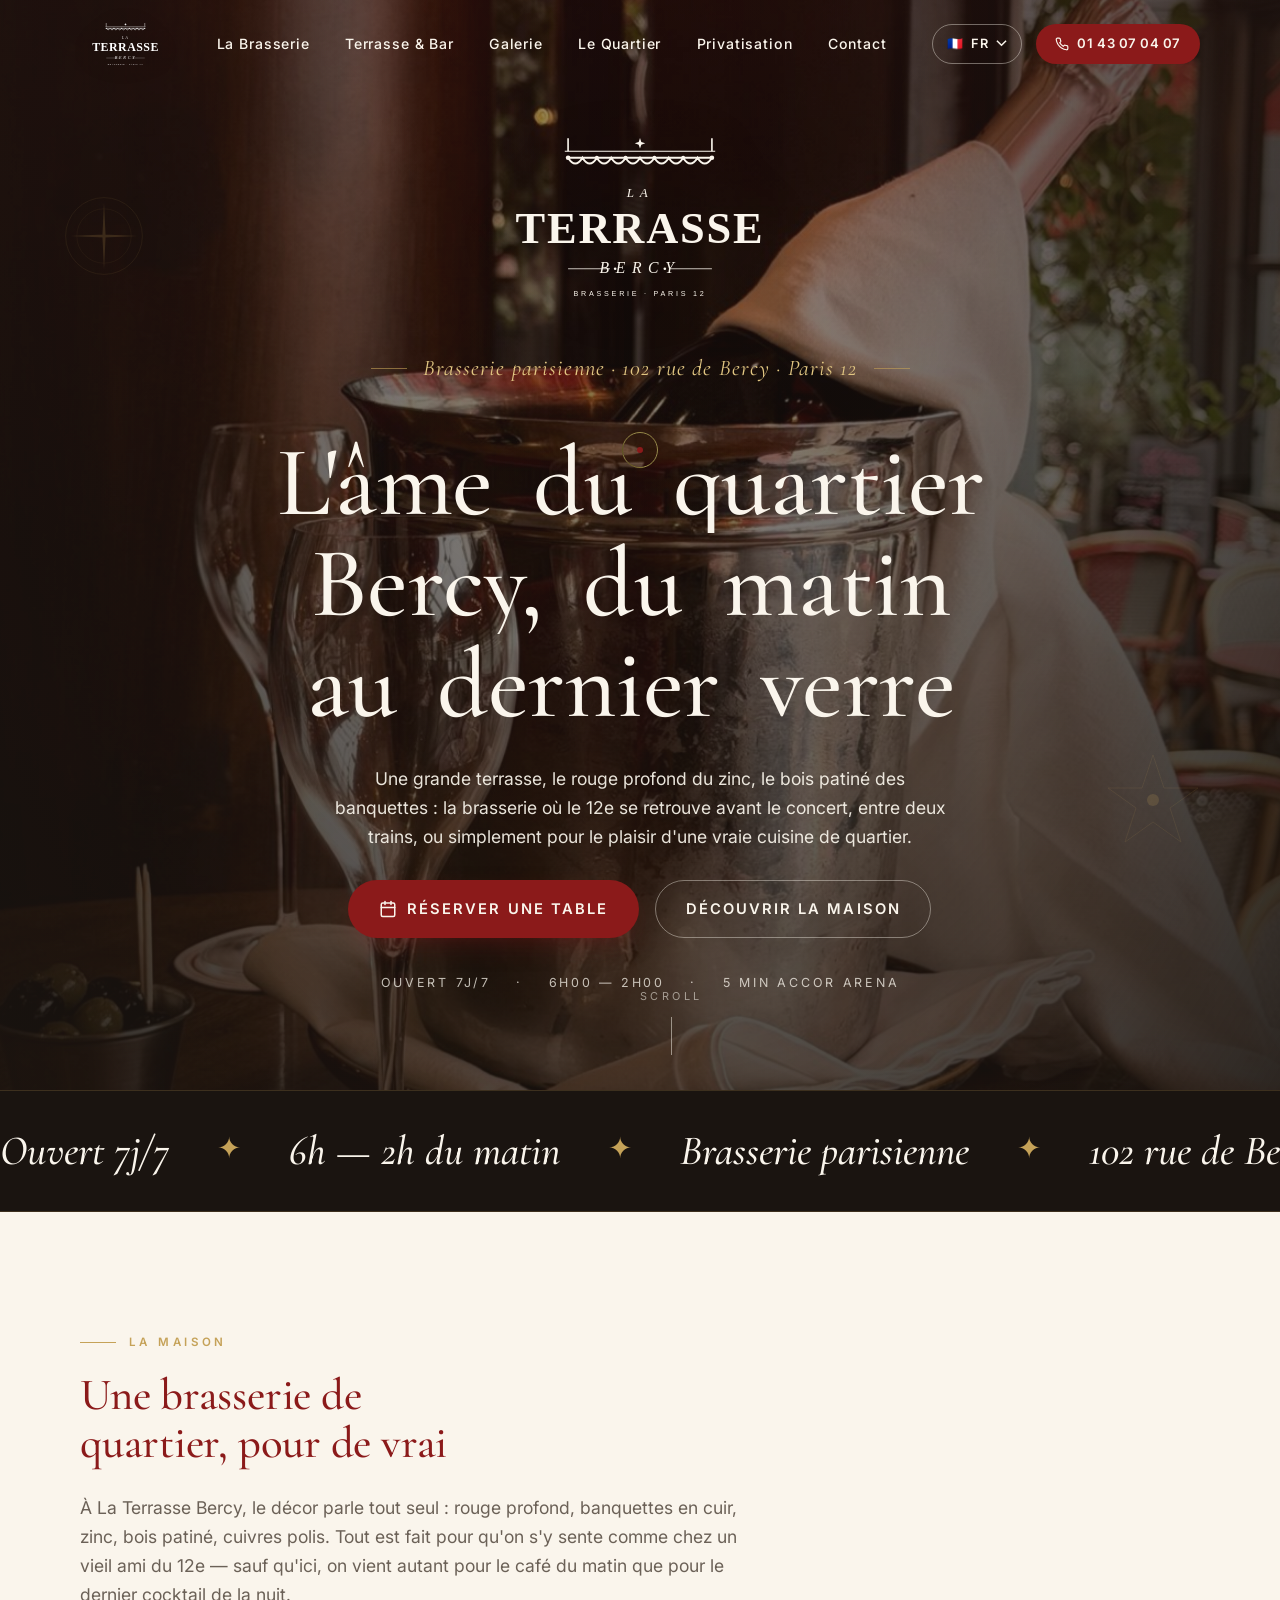
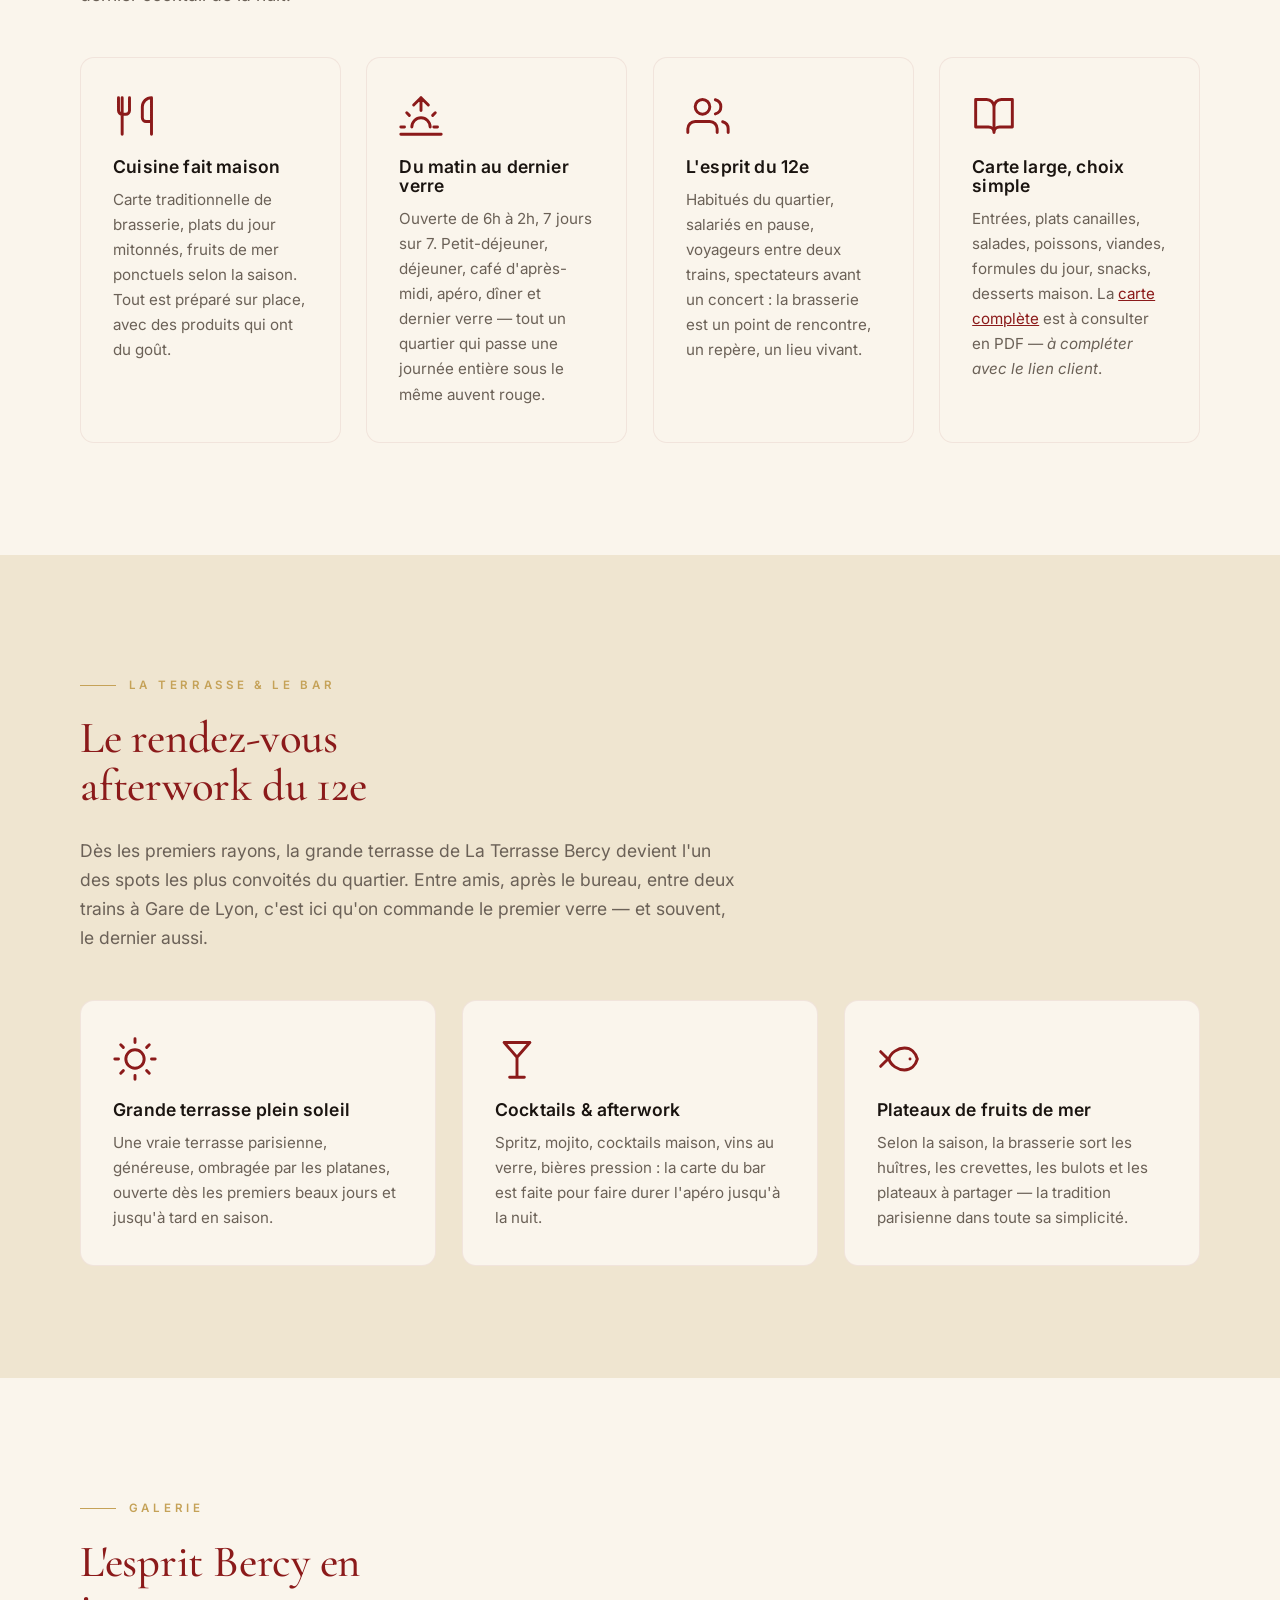
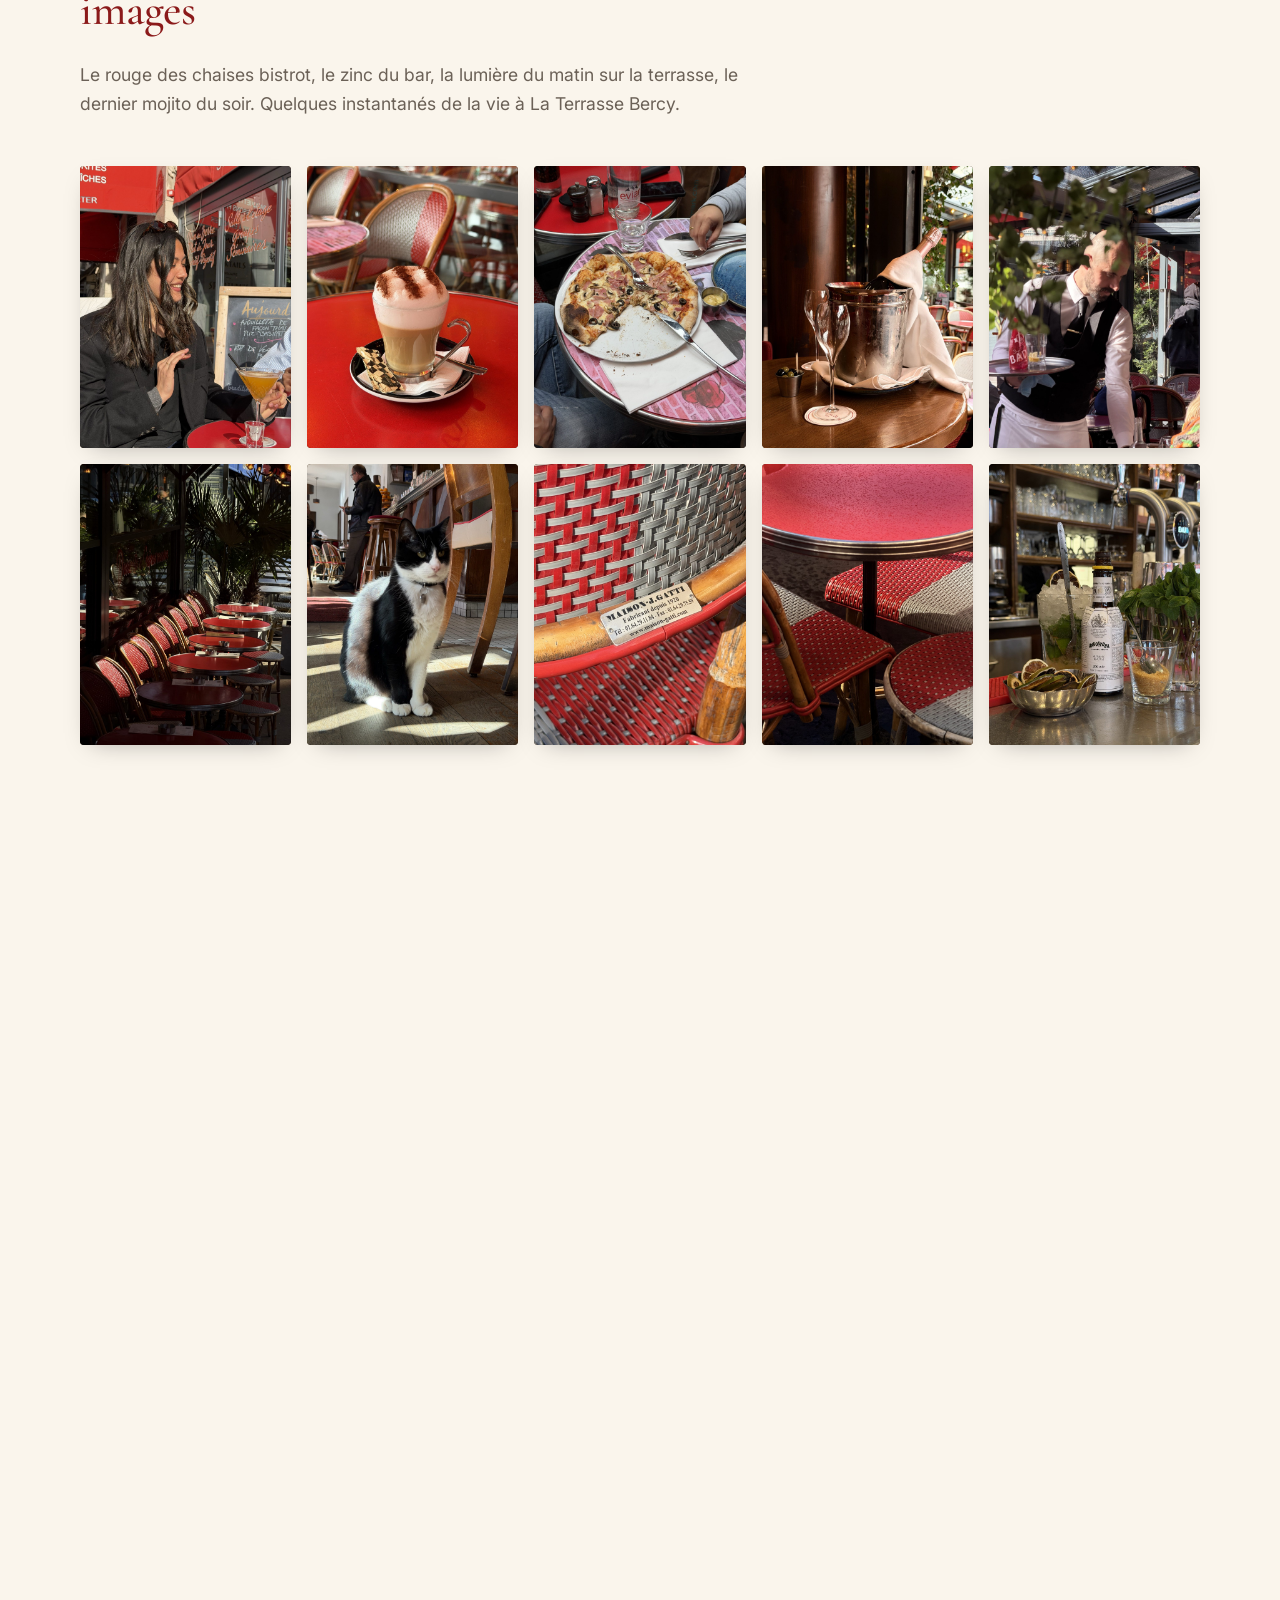
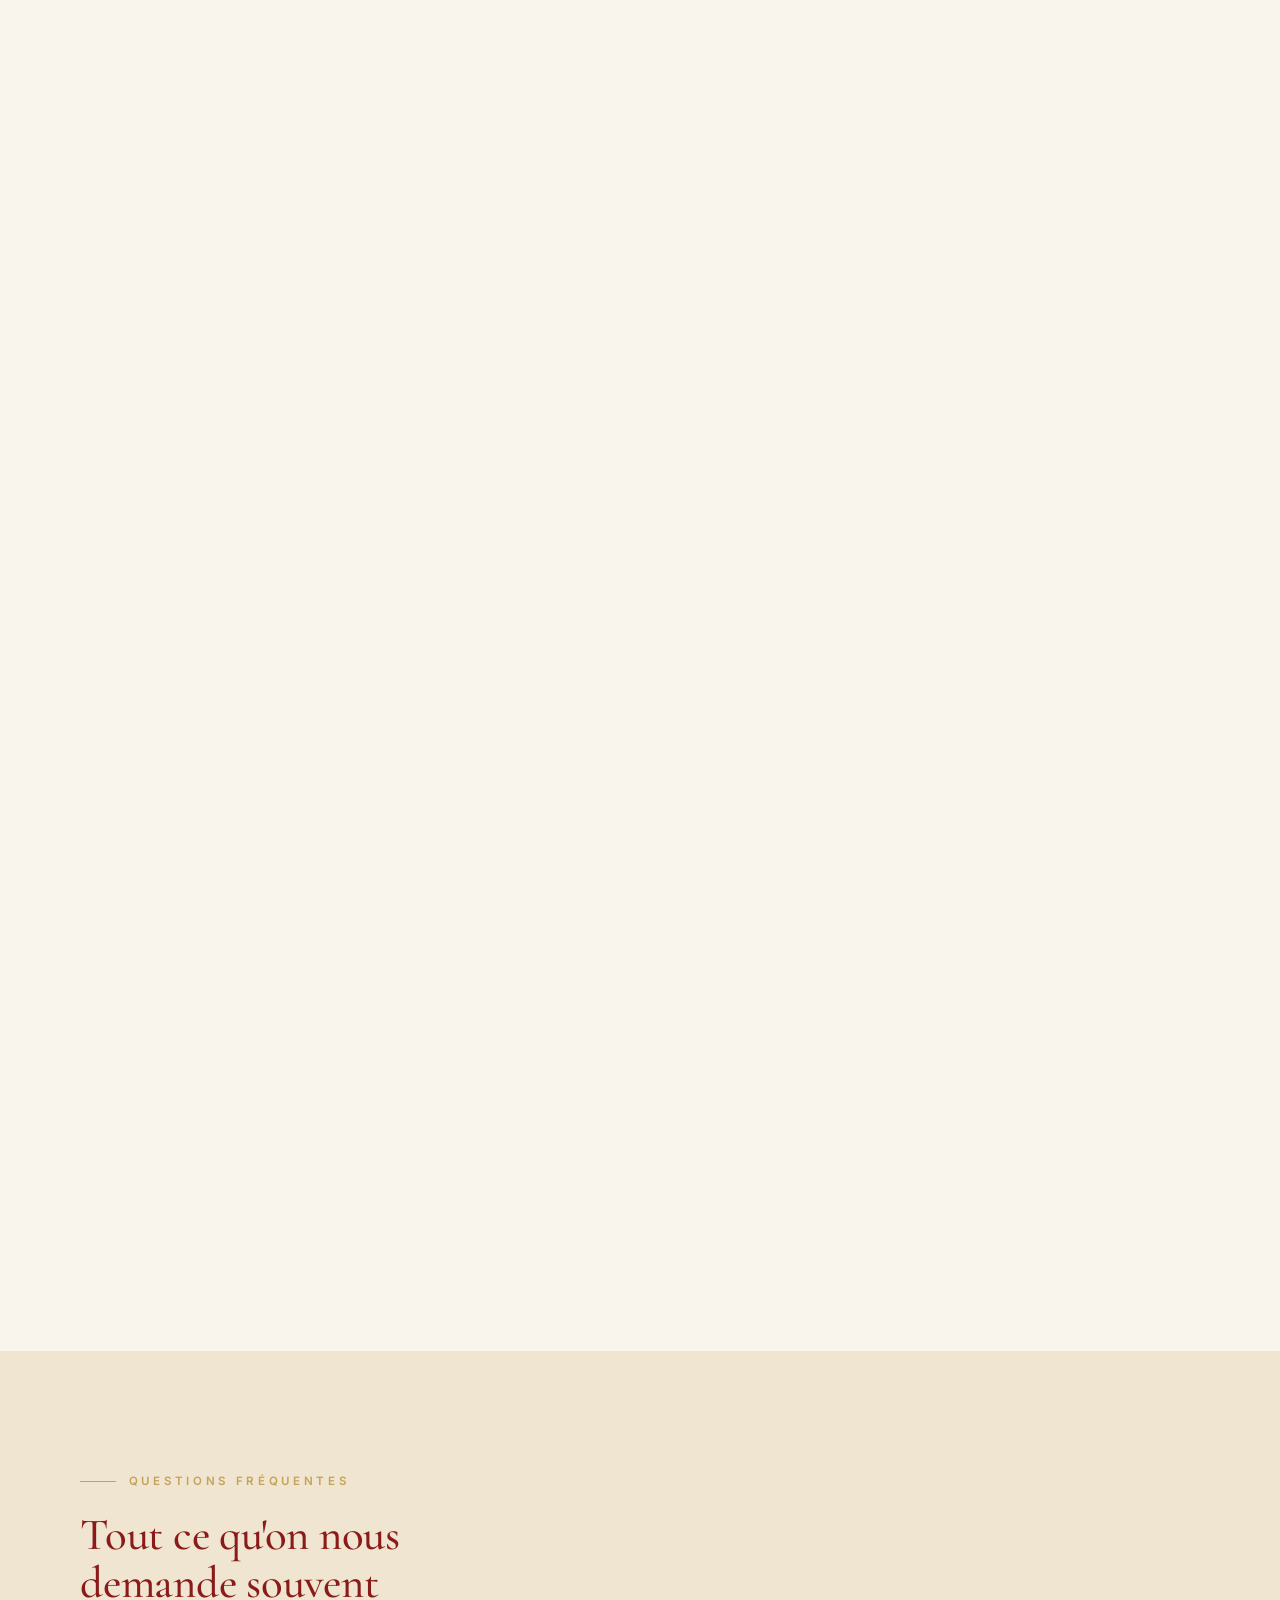
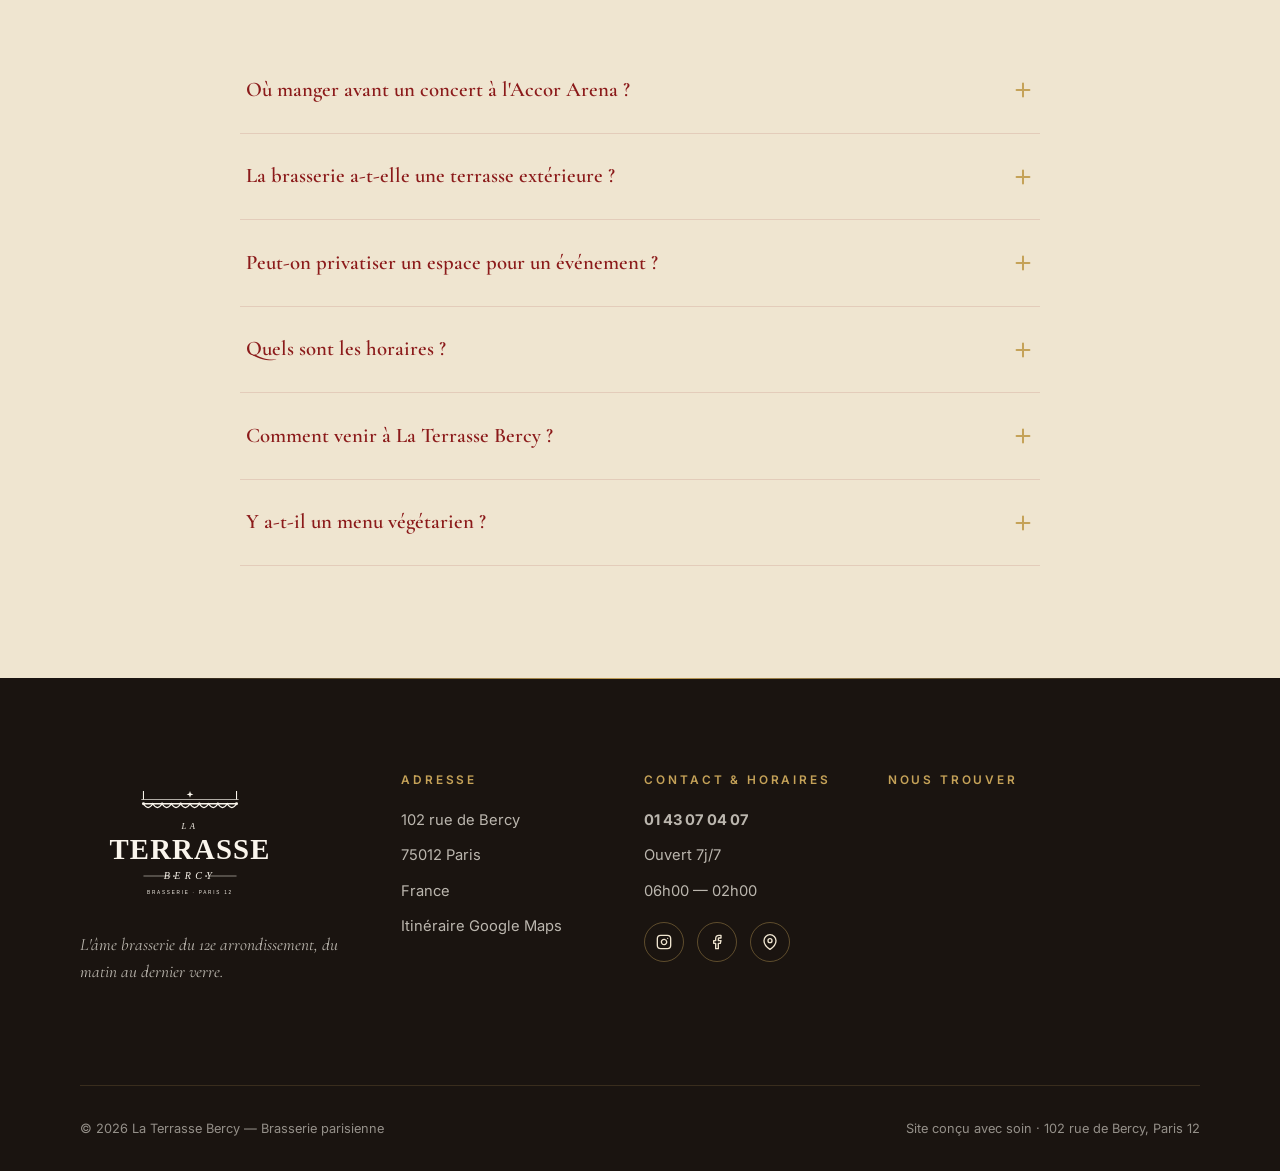
==== index.html @ 3258a9d5 "fix: centrage titre Arena + texte "à deux pas" en 8 langues Titre centré (max-width: none), nouveau " ====
<!DOCTYPE html>
<html lang="fr">
<head>
  <meta charset="UTF-8">
  <meta name="viewport" content="width=device-width, initial-scale=1.0">
  <meta name="theme-color" content="#8B1A1A">

  <title>La Terrasse Bercy — Brasserie parisienne près de l'Accor Arena | Paris 12</title>
  <meta name="description" content="Brasserie parisienne au cœur du 12e, à 5 minutes de l'Accor Arena, de la Cinémathèque et de la Gare de Lyon. Grande terrasse, cuisine fait maison, ouvert 7j/7 de 6h à 2h. Réservation au 01 43 07 04 07.">

  <link rel="canonical" href="https://www.terrassebercy.fr/">

  <!-- Hreflang -->
  <link rel="alternate" hreflang="fr-FR" href="https://www.terrassebercy.fr/">
  <link rel="alternate" hreflang="en" href="https://www.terrassebercy.fr/en/">
  <link rel="alternate" hreflang="es" href="https://www.terrassebercy.fr/es/">
  <link rel="alternate" hreflang="pt" href="https://www.terrassebercy.fr/pt/">
  <link rel="alternate" hreflang="zh-Hans" href="https://www.terrassebercy.fr/zh/">
  <link rel="alternate" hreflang="it" href="https://www.terrassebercy.fr/it/">
  <link rel="alternate" hreflang="ko" href="https://www.terrassebercy.fr/ko/">
  <link rel="alternate" hreflang="ja" href="https://www.terrassebercy.fr/ja/">
  <link rel="alternate" hreflang="x-default" href="https://www.terrassebercy.fr/">

  <!-- Favicon SVG -->
  <link rel="icon" type="image/svg+xml" href="assets/favicon.svg">

  <!-- Open Graph -->
  <meta property="og:type" content="restaurant.restaurant">
  <meta property="og:locale" content="fr_FR">
  <meta property="og:locale:alternate" content="en_US">
  <meta property="og:locale:alternate" content="es_ES">
  <meta property="og:locale:alternate" content="pt_PT">
  <meta property="og:locale:alternate" content="zh_CN">
  <meta property="og:locale:alternate" content="it_IT">
  <meta property="og:locale:alternate" content="ko_KR">
  <meta property="og:locale:alternate" content="ja_JP">
  <meta property="og:title" content="La Terrasse Bercy — Brasserie parisienne près de l'Accor Arena">
  <meta property="og:description" content="Le rendez-vous brasserie du 12e arrondissement. Grande terrasse, cuisine fait maison, ouvert 7j/7 de 6h à 2h. À 5 minutes à pied de l'Accor Arena.">
  <meta property="og:url" content="https://www.terrassebercy.fr/">
  <meta property="og:site_name" content="La Terrasse Bercy">
  <meta property="og:image" content="https://www.terrassebercy.fr/assets/logo.svg">

  <!-- Twitter -->
  <meta name="twitter:card" content="summary_large_image">
  <meta name="twitter:title" content="La Terrasse Bercy — Brasserie parisienne Paris 12">
  <meta name="twitter:description" content="Grande terrasse, cuisine fait maison, ouvert 7j/7 6h–2h. À 5 min de l'Accor Arena, de la Cinémathèque et de la Gare de Lyon.">
  <meta name="twitter:image" content="https://www.terrassebercy.fr/assets/logo.svg">

  <!-- Police Google Fonts -->
  <link rel="preconnect" href="https://fonts.googleapis.com">
  <link rel="preconnect" href="https://fonts.gstatic.com" crossorigin>
  <link href="https://fonts.googleapis.com/css2?family=Cormorant+Garamond:ital,wght@0,500;0,600;0,700;1,400;1,500&family=Inter:wght@400;500;600&display=swap" rel="stylesheet">

  <link rel="stylesheet" href="style.css">

  <!-- Schema.org : LocalBusiness + Restaurant -->
  <script type="application/ld+json">
  {
    "@context": "https://schema.org",
    "@type": "Restaurant",
    "@id": "https://www.terrassebercy.fr/#restaurant",
    "name": "La Terrasse Bercy",
    "image": "https://www.terrassebercy.fr/assets/logo.svg",
    "url": "https://www.terrassebercy.fr/",
    "telephone": "+33143070407",
    "priceRange": "€€",
    "servesCuisine": ["Française", "Brasserie", "Cuisine traditionnelle parisienne"],
    "address": {
      "@type": "PostalAddress",
      "streetAddress": "102 Rue de Bercy",
      "addressLocality": "Paris",
      "postalCode": "75012",
      "addressCountry": "FR"
    },
    "geo": {
      "@type": "GeoCoordinates",
      "latitude": 48.8388077,
      "longitude": 2.381513
    },
    "openingHoursSpecification": [{
      "@type": "OpeningHoursSpecification",
      "dayOfWeek": ["Monday","Tuesday","Wednesday","Thursday","Friday","Saturday","Sunday"],
      "opens": "06:00",
      "closes": "02:00"
    }],
    "hasMap": "https://www.google.com/maps/place/Terrasse+Bercy/@48.8388077,2.381513",
    "acceptsReservations": "True",
    "amenityFeature": [
      {"@type":"LocationFeatureSpecification","name":"Terrasse","value":true},
      {"@type":"LocationFeatureSpecification","name":"Bar à cocktails","value":true},
      {"@type":"LocationFeatureSpecification","name":"Privatisation","value":true},
      {"@type":"LocationFeatureSpecification","name":"Cuisine fait maison","value":true}
    ],
    "areaServed": ["Paris 12e", "Bercy", "Bercy Village", "Quartier Accor Arena", "Gare de Lyon"]
  }
  </script>

  <!-- Schema.org : FAQPage -->
  <script type="application/ld+json">
  {
    "@context": "https://schema.org",
    "@type": "FAQPage",
    "mainEntity": [
      {
        "@type": "Question",
        "name": "Où manger avant un concert à l'Accor Arena ?",
        "acceptedAnswer": {
          "@type": "Answer",
          "text": "La Terrasse Bercy se trouvent à 5 minutes à pied de l'Accor Arena, au 102 rue de Bercy. La brasserie est ouverte de 6h à 2h, 7 jours sur 7, ce qui en fait l'adresse idéale avant ou après un concert ou un spectacle."
        }
      },
      {
        "@type": "Question",
        "name": "La Terrasse Bercy ont-elles une terrasse extérieure ?",
        "acceptedAnswer": {
          "@type": "Answer",
          "text": "Oui, La Terrasse Bercy disposent d'une grande terrasse parisienne, ouverte dès les beaux jours, idéale pour un déjeuner au soleil, un afterwork entre amis ou un dîner en plein air dans le 12e arrondissement."
        }
      },
      {
        "@type": "Question",
        "name": "Peut-on privatiser un espace pour un événement ?",
        "acceptedAnswer": {
          "@type": "Answer",
          "text": "Oui, plusieurs espaces sont privatisables à La Terrasse Bercy pour des anniversaires, repas d'entreprise, cocktails ou afterworks. Pour connaître les capacités et la disponibilité, contactez la brasserie au 01 43 07 04 07."
        }
      },
      {
        "@type": "Question",
        "name": "Quels sont les horaires de la brasserie ?",
        "acceptedAnswer": {
          "@type": "Answer",
          "text": "La brasserie est ouverte 7 jours sur 7, de 6h00 à 2h00 du matin, du petit-déjeuner au dernier verre."
        }
      },
      {
        "@type": "Question",
        "name": "Comment accéder à La Terrasse Bercy en transports ?",
        "acceptedAnswer": {
          "@type": "Answer",
          "text": "L'adresse se situe au 102 rue de Bercy, Paris 12e. Les stations Bercy (lignes 6 et 14) et Gare de Lyon (lignes 1, 14, RER A et D) sont à quelques minutes à pied. La gare de Lyon et la gare de Bercy sont également très proches."
        }
      }
    ]
  }
  </script>
</head>
<body>

  <!-- ============== NAVIGATION ============== -->
  <header class="nav" role="banner">
    <div class="nav-inner">
      <a href="#hero" class="nav-logo" aria-label="La Terrasse Bercy — accueil">
        <img src="assets/logo.svg" alt="La Terrasse Bercy">
      </a>

      <nav class="nav-links" id="nav-menu" aria-label="Menu principal">
        <a href="#brasserie">La Brasserie</a>
        <a href="#terrasse">Terrasse &amp; Bar</a>
        <a href="#galerie">Galerie</a>
        <a href="#quartier">Le Quartier</a>
        <a href="#privatisation">Privatisation</a>
        <a href="#contact">Contact</a>
      </nav>

      <div class="nav-actions">
        <div class="lang-switcher">
          <button class="lang-toggle" aria-haspopup="true" aria-expanded="false" aria-label="Changer de langue">
            <span class="flag">🇫🇷</span> FR
            <svg viewBox="0 0 12 8" fill="none" stroke="currentColor" stroke-width="1.6"><path d="M1 1l5 5 5-5"/></svg>
          </button>
          <ul class="lang-menu" role="menu">
            <li><a href="/" class="current" role="menuitem"><span class="flag">🇫🇷</span> Français</a></li>
            <li><a href="/en/" role="menuitem"><span class="flag">🇬🇧</span> English</a></li>
            <li><a href="/es/" role="menuitem"><span class="flag">🇪🇸</span> Español</a></li>
            <li><a href="/pt/" role="menuitem"><span class="flag">🇵🇹</span> Português</a></li>
            <li><a href="/zh/" role="menuitem"><span class="flag">🇨🇳</span> 中文</a></li>
            <li><a href="/it/" role="menuitem"><span class="flag">🇮🇹</span> Italiano</a></li>
            <li><a href="/ko/" role="menuitem"><span class="flag">🇰🇷</span> 한국어</a></li>
            <li><a href="/ja/" role="menuitem"><span class="flag">🇯🇵</span> 日本語</a></li>
          </ul>
        </div>

        <a href="tel:+33143070407" class="nav-phone" aria-label="Appeler la brasserie">
          <svg viewBox="0 0 24 24" fill="none" stroke="currentColor" stroke-width="2" stroke-linecap="round" stroke-linejoin="round"><path d="M22 16.92v3a2 2 0 01-2.18 2 19.79 19.79 0 01-8.63-3.07 19.5 19.5 0 01-6-6 19.79 19.79 0 01-3.07-8.67A2 2 0 014.11 2h3a2 2 0 012 1.72 12.84 12.84 0 00.7 2.81 2 2 0 01-.45 2.11L8.09 9.91a16 16 0 006 6l1.27-1.27a2 2 0 012.11-.45 12.84 12.84 0 002.81.7A2 2 0 0122 16.92z"/></svg>
          01 43 07 04 07
        </a>

        <button class="nav-burger" aria-label="Menu" aria-expanded="false" aria-controls="nav-menu">
          <span></span><span></span><span></span>
        </button>
      </div>
    </div>
  </header>

  <!-- ============== HERO ============== -->
  <section id="hero" class="hero" aria-label="Bienvenue à La Terrasse Bercy">
    <div class="hero-bg" aria-hidden="true"></div>
    <svg class="hero-ornament left" viewBox="0 0 100 100" aria-hidden="true">
      <circle cx="50" cy="50" r="48" fill="none" stroke="#C5A258" stroke-width="0.6"/>
      <circle cx="50" cy="50" r="34" fill="none" stroke="#C5A258" stroke-width="0.4"/>
      <path d="M50 8 L52 50 L50 92 L48 50 Z M8 50 L50 48 L92 50 L50 52 Z" fill="#C5A258"/>
    </svg>
    <svg class="hero-ornament right" viewBox="0 0 100 100" aria-hidden="true">
      <polygon points="50,5 61,38 95,38 67,58 78,92 50,72 22,92 33,58 5,38 39,38" fill="none" stroke="#C5A258" stroke-width="0.6"/>
      <circle cx="50" cy="50" r="6" fill="#C5A258"/>
    </svg>
    <div class="hero-inner">
      <img src="assets/logo-white.svg" alt="Logo La Terrasse Bercy" class="hero-logo">
      <p class="hero-tagline">Brasserie parisienne · 102 rue de Bercy · Paris 12</p>
      <h1>L'âme du quartier Bercy, du matin au dernier verre</h1>
      <p class="lead">Une grande terrasse, le rouge profond du zinc, le bois patiné des banquettes : la brasserie où le 12e se retrouve avant le concert, entre deux trains, ou simplement pour le plaisir d'une vraie cuisine de quartier.</p>
      <div class="hero-cta">
        <button class="btn btn-primary" data-zenchef="https://bookings.zenchef.com/terrasse-bercy">
          <svg viewBox="0 0 24 24" fill="none" stroke="currentColor" stroke-width="2" stroke-linecap="round" stroke-linejoin="round"><rect x="3" y="4" width="18" height="18" rx="2" ry="2"/><line x1="16" y1="2" x2="16" y2="6"/><line x1="8" y1="2" x2="8" y2="6"/><line x1="3" y1="10" x2="21" y2="10"/></svg>
          Réserver une table
        </button>
        <a href="#brasserie" class="btn btn-outline">Découvrir la maison</a>
      </div>
      <div class="hero-meta">
        <span>Ouvert 7j/7</span>
        <span>·</span>
        <span>6h00 — 2h00</span>
        <span>·</span>
        <span>5 min Accor Arena</span>
      </div>
    </div>
    <div class="hero-scroll" aria-hidden="true">Scroll</div>
  </section>

  <!-- ============== MARQUEE ============== -->
  <section class="marquee" aria-hidden="true">
    <div class="marquee-track">
      <span class="marquee-item">Ouvert 7j/7</span>
      <span class="marquee-item">6h — 2h du matin</span>
      <span class="marquee-item">Brasserie parisienne</span>
      <span class="marquee-item">102 rue de Bercy</span>
      <span class="marquee-item">5 min Accor Arena</span>
      <span class="marquee-item">Terrasse plein soleil</span>
      <span class="marquee-item">Cocktails &amp; cuisine maison</span>
      <span class="marquee-item">Ouvert 7j/7</span>
      <span class="marquee-item">6h — 2h du matin</span>
      <span class="marquee-item">Brasserie parisienne</span>
      <span class="marquee-item">102 rue de Bercy</span>
      <span class="marquee-item">5 min Accor Arena</span>
      <span class="marquee-item">Terrasse plein soleil</span>
      <span class="marquee-item">Cocktails &amp; cuisine maison</span>
    </div>
  </section>

  <!-- ============== LA BRASSERIE ============== -->
  <section id="brasserie" class="reveal">
    <div class="container">
      <span class="section-eyebrow">La Maison</span>
      <h2 class="section-title">Une brasserie de quartier, pour de vrai</h2>
      <p class="section-intro">À La Terrasse Bercy, le décor parle tout seul : rouge profond, banquettes en cuir, zinc, bois patiné, cuivres polis. Tout est fait pour qu'on s'y sente comme chez un vieil ami du 12e — sauf qu'ici, on vient autant pour le café du matin que pour le dernier cocktail de la nuit.</p>

      <div class="feature-grid">
        <div class="feature-card">
          <svg class="icon" viewBox="0 0 24 24" fill="none" stroke="currentColor" stroke-width="1.6" stroke-linecap="round" stroke-linejoin="round"><path d="M3 2v7c0 1.1.9 2 2 2h2c1.1 0 2-.9 2-2V2M5 2v20M21 15V2a5 5 0 00-5 5v6c0 1.1.9 2 2 2h3zm0 0v7"/></svg>
          <h3>Cuisine fait maison</h3>
          <p>Carte traditionnelle de brasserie, plats du jour mitonnés, fruits de mer ponctuels selon la saison. Tout est préparé sur place, avec des produits qui ont du goût.</p>
        </div>
        <div class="feature-card">
          <svg class="icon" viewBox="0 0 24 24" fill="none" stroke="currentColor" stroke-width="1.6" stroke-linecap="round" stroke-linejoin="round"><path d="M17 18a5 5 0 00-10 0M12 2v7M4.22 10.22l1.42 1.42M1 18h2M21 18h-2M18.36 11.64l1.42-1.42M23 22H1M8 6l4-4 4 4"/></svg>
          <h3>Du matin au dernier verre</h3>
          <p>Ouverte de 6h à 2h, 7 jours sur 7. Petit-déjeuner, déjeuner, café d'après-midi, apéro, dîner et dernier verre — tout un quartier qui passe une journée entière sous le même auvent rouge.</p>
        </div>
        <div class="feature-card">
          <svg class="icon" viewBox="0 0 24 24" fill="none" stroke="currentColor" stroke-width="1.6" stroke-linecap="round" stroke-linejoin="round"><circle cx="9" cy="7" r="4"/><path d="M17 21v-2a4 4 0 00-4-4H5a4 4 0 00-4 4v2M23 21v-2a4 4 0 00-3-3.87M16 3.13a4 4 0 010 7.75"/></svg>
          <h3>L'esprit du 12e</h3>
          <p>Habitués du quartier, salariés en pause, voyageurs entre deux trains, spectateurs avant un concert : la brasserie est un point de rencontre, un repère, un lieu vivant.</p>
        </div>
        <div class="feature-card">
          <svg class="icon" viewBox="0 0 24 24" fill="none" stroke="currentColor" stroke-width="1.6" stroke-linecap="round" stroke-linejoin="round"><path d="M2 3h6a4 4 0 014 4v14a3 3 0 00-3-3H2zM22 3h-6a4 4 0 00-4 4v14a3 3 0 013-3h7z"/></svg>
          <h3>Carte large, choix simple</h3>
          <p>Entrées, plats canailles, salades, poissons, viandes, formules du jour, snacks, desserts maison. La <a href="#" style="color:var(--rouge);text-decoration:underline;">carte complète</a> est à consulter en PDF — <em>à compléter avec le lien client</em>.</p>
        </div>
      </div>
    </div>
  </section>

  <!-- ============== TERRASSE & BAR ============== -->
  <section id="terrasse" class="alt reveal">
    <div class="container">
      <span class="section-eyebrow">La Terrasse &amp; le Bar</span>
      <h2 class="section-title">Le rendez-vous afterwork du 12e</h2>
      <p class="section-intro">Dès les premiers rayons, la grande terrasse de La Terrasse Bercy devient l'un des spots les plus convoités du quartier. Entre amis, après le bureau, entre deux trains à Gare de Lyon, c'est ici qu'on commande le premier verre — et souvent, le dernier aussi.</p>

      <div class="feature-grid">
        <div class="feature-card">
          <svg class="icon" viewBox="0 0 24 24" fill="none" stroke="currentColor" stroke-width="1.6" stroke-linecap="round" stroke-linejoin="round"><circle cx="12" cy="12" r="5"/><path d="M12 1v2M12 21v2M4.22 4.22l1.42 1.42M18.36 18.36l1.42 1.42M1 12h2M21 12h2M4.22 19.78l1.42-1.42M18.36 5.64l1.42-1.42"/></svg>
          <h3>Grande terrasse plein soleil</h3>
          <p>Une vraie terrasse parisienne, généreuse, ombragée par les platanes, ouverte dès les premiers beaux jours et jusqu'à tard en saison.</p>
        </div>
        <div class="feature-card">
          <svg class="icon" viewBox="0 0 24 24" fill="none" stroke="currentColor" stroke-width="1.6" stroke-linecap="round" stroke-linejoin="round"><path d="M8 22h8M12 11v11M5 3l7 8 7-8M5 3h14"/></svg>
          <h3>Cocktails &amp; afterwork</h3>
          <p>Spritz, mojito, cocktails maison, vins au verre, bières pression : la carte du bar est faite pour faire durer l'apéro jusqu'à la nuit.</p>
        </div>
        <div class="feature-card">
          <svg class="icon" viewBox="0 0 24 24" fill="none" stroke="currentColor" stroke-width="1.6" stroke-linecap="round" stroke-linejoin="round"><path d="M6.5 12c.94-3.46 4.94-6 8.5-6 3.56 0 6.06 2.54 7 6-.94 3.47-3.44 6-7 6s-7.56-2.53-8.5-6zM18 12h.01M2 8l4 4-4 4"/></svg>
          <h3>Plateaux de fruits de mer</h3>
          <p>Selon la saison, la brasserie sort les huîtres, les crevettes, les bulots et les plateaux à partager — la tradition parisienne dans toute sa simplicité.</p>
        </div>
      </div>
    </div>
  </section>

  <!-- ============== GALERIE ============== -->
  <section id="galerie" class="reveal">
    <div class="container">
      <span class="section-eyebrow">Galerie</span>
      <h2 class="section-title">L'esprit Bercy en images</h2>
      <p class="section-intro">Le rouge des chaises bistrot, le zinc du bar, la lumière du matin sur la terrasse, le dernier mojito du soir. Quelques instantanés de la vie à La Terrasse Bercy.</p>

      <div class="gallery-grid">
        <figure class="gallery-item"><img src="/assets/gallery/IMG_2465.jpg" alt="Apéro en terrasse à La Terrasse Bercy" loading="lazy"><figcaption class="gallery-caption">Apéro en terrasse</figcaption></figure>
        <figure class="gallery-item"><img src="/assets/gallery/IMG_5805.jpg" alt="Cappuccino du matin sur table bistrot rouge" loading="lazy"><figcaption class="gallery-caption">Cappuccino du matin</figcaption></figure>
        <figure class="gallery-item"><img src="/assets/gallery/IMG_5879.jpg" alt="Pizza royale partagée en terrasse" loading="lazy"><figcaption class="gallery-caption">Pizza royale</figcaption></figure>
        <figure class="gallery-item"><img src="/assets/gallery/IMG_5910.jpg" alt="Champagne au seau pour une privatisation" loading="lazy"><figcaption class="gallery-caption">Champagne en seau</figcaption></figure>
        <figure class="gallery-item"><img src="/assets/gallery/IMG_7507.jpg" alt="Service en salle, plateau à la française" loading="lazy"><figcaption class="gallery-caption">Le service</figcaption></figure>
        <figure class="gallery-item"><img src="/assets/gallery/IMG_7525.jpg" alt="Rangée de chaises bistrot rouge et blanc en terrasse" loading="lazy"><figcaption class="gallery-caption">La terrasse</figcaption></figure>
        <figure class="gallery-item"><img src="/assets/gallery/IMG_7527.jpg" alt="Le chat de la maison à La Terrasse Bercy" loading="lazy"><figcaption class="gallery-caption">Le chat de la maison</figcaption></figure>
        <figure class="gallery-item"><img src="/assets/gallery/IMG_7549.jpg" alt="Détail d'une chaise rotin Maison J. Gatti" loading="lazy"><figcaption class="gallery-caption">Chaises Maison Gatti</figcaption></figure>
        <figure class="gallery-item"><img src="/assets/gallery/IMG_7551.jpg" alt="Tables et chaises bistrot rouges en terrasse" loading="lazy"><figcaption class="gallery-caption">Tables bistrot</figcaption></figure>
        <figure class="gallery-item"><img src="/assets/gallery/IMG_7583.jpg" alt="Mojito en préparation au bar de La Terrasse Bercy" loading="lazy"><figcaption class="gallery-caption">Mojito au bar</figcaption></figure>

      </div>
    </div>
  </section>

  <!-- ============== LE QUARTIER ============== -->
  <section id="quartier" class="arena-hero reveal">
    <div class="container">
      <div class="arena-header">
        <div class="arena-badge">
          <svg viewBox="0 0 24 24"><path d="M12 2L2 7l10 5 10-5-10-5zM2 17l10 5 10-5M2 12l10 5 10-5"/></svg>
          Accor Arena · à deux pas
        </div>
        <h2 class="section-title">L'Accor Arena est à deux pas. Littéralement.</h2>
        <p class="section-intro">La Terrasse Bercy est la brasserie la plus proche de l'Accor Arena — à peine 5 minutes à pied. Avant le concert, après le match, c'est ici que ça commence et que ça finit. Ouverts jusqu'à 2h du matin, 7j/7.</p>
        <div class="arena-distance">
          <svg viewBox="0 0 24 24" stroke-width="2" stroke-linecap="round" stroke-linejoin="round"><path d="M21 10c0 7-9 13-9 13s-9-6-9-13a9 9 0 0118 0z"/><circle cx="12" cy="10" r="3"/></svg>
          À 5 minutes à pied de l'Accor Arena
        </div>
      </div>

      <!-- Scénarios Accor Arena -->
      <div class="arena-scenarios">
        <div class="arena-card">
          <div class="arena-card-icon">
            <svg viewBox="0 0 24 24" fill="none" stroke="currentColor" stroke-width="1.6" stroke-linecap="round" stroke-linejoin="round"><path d="M9 18V5l12-2v13"/><circle cx="6" cy="18" r="3"/><circle cx="18" cy="16" r="3"/></svg>
          </div>
          <h3>Avant le concert</h3>
          <p>Dînez tranquille, prenez le dessert, puis traversez la rue. L'Accor Arena est à 5 minutes à pied.</p>
        </div>
        <div class="arena-card">
          <div class="arena-card-icon">
            <svg viewBox="0 0 24 24" fill="none" stroke="currentColor" stroke-width="1.6" stroke-linecap="round" stroke-linejoin="round"><path d="M17 21v-2a4 4 0 00-4-4H5a4 4 0 00-4 4v2"/><circle cx="9" cy="7" r="4"/><path d="M23 21v-2a4 4 0 00-3-3.87M16 3.13a4 4 0 010 7.75"/></svg>
          </div>
          <h3>Après le match</h3>
          <p>Le show est fini, pas la soirée. La brasserie est ouverte jusqu'à 2h — le temps de débriefer autour d'un dernier verre.</p>
        </div>
        <div class="arena-card">
          <div class="arena-card-icon">
            <svg viewBox="0 0 24 24" fill="none" stroke="currentColor" stroke-width="1.6" stroke-linecap="round" stroke-linejoin="round"><rect x="3" y="4" width="18" height="18" rx="2" ry="2"/><line x1="16" y1="2" x2="16" y2="6"/><line x1="8" y1="2" x2="8" y2="6"/><line x1="3" y1="10" x2="21" y2="10"/></svg>
          </div>
          <h3>Soirée privée jour de gala</h3>
          <p>Anniversaire + concert ? On privatise un espace pour votre groupe et on vous attend après le show.</p>
        </div>
      </div>

      <div class="text-center" style="margin-top:2rem">
        <a href="https://www.accorarena.com/evenements" target="_blank" rel="noopener" class="btn btn-outline arena-cta">
          Voir le programme Accor Arena →
        </a>
      </div>

      <!-- Autres lieux à proximité -->
      <div class="spots-secondary">
        <div class="spot-mini">
          <h4>Cinémathèque française</h4>
          <span class="distance">3 min à pied</span>
          <p>Le café d'après-séance, version brasserie parisienne.</p>
        </div>
        <div class="spot-mini">
          <h4>Gare de Lyon</h4>
          <span class="distance">8 min à pied</span>
          <p>Un vrai déjeuner entre deux TGV.</p>
        </div>
        <div class="spot-mini">
          <h4>Gare de Bercy</h4>
          <span class="distance">2 min à pied</span>
          <p>Une table chaleureuse à deux pas du quai.</p>
        </div>
        <div class="spot-mini">
          <h4>Bercy Village</h4>
          <span class="distance">10 min à pied</span>
          <p>Après la balade, on se réchauffe ici.</p>
        </div>
        <div class="spot-mini">
          <h4>Ministère des Finances</h4>
          <span class="distance">6 min à pied</span>
          <p>Le déjeuner d'affaires de Bercy.</p>
        </div>
      </div>
    </div>
  </section>

  <!-- ============== PRIVATISATION ============== -->
  <section id="privatisation" class="reveal">
    <div class="container">
      <span class="section-eyebrow">Privatisation</span>
      <h2 class="section-title">Réservez votre espace, votre soirée, votre événement</h2>
      <p class="section-intro">Anniversaire, repas d'équipe, cocktail d'entreprise, afterwork ou pot de départ : la brasserie accueille tous les formats, dans plusieurs espaces dédiés. Une cuisine de brasserie généreuse, un service rodé, une adresse facile d'accès — et le tout à 5 minutes de l'Accor Arena.</p>

      <div class="privat-grid">
        <div class="privat-card">
          <h3>Salle principale</h3>
          <span class="capacity">Capacité — à compléter</span>
          <p>Le cœur historique de la brasserie, avec ses banquettes rouges, son zinc et ses miroirs anciens. L'écrin parfait pour un déjeuner d'affaires ou un dîner de groupe.</p>
        </div>
        <div class="privat-card">
          <h3>Espace bar &amp; cocktails</h3>
          <span class="capacity">Format debout — à compléter</span>
          <p>Pour un cocktail d'entreprise, un pot de départ ou un afterwork : un espace dédié, ambiance feutrée, carte de cocktails maison et planches à partager.</p>
        </div>
        <div class="privat-card">
          <h3>Terrasse extérieure</h3>
          <span class="capacity">Saisonnière — à compléter</span>
          <p>Aux beaux jours, la grande terrasse devient un espace privatisable pour des soirées en plein cœur de Bercy, sous les platanes et l'auvent rouge.</p>
        </div>
      </div>

      <div class="text-center">
        <a href="tel:+33143070407" class="btn btn-ghost">
          <svg viewBox="0 0 24 24" fill="none" stroke="currentColor" stroke-width="2" stroke-linecap="round" stroke-linejoin="round"><path d="M22 16.92v3a2 2 0 01-2.18 2 19.79 19.79 0 01-8.63-3.07 19.5 19.5 0 01-6-6 19.79 19.79 0 01-3.07-8.67A2 2 0 014.11 2h3a2 2 0 012 1.72 12.84 12.84 0 00.7 2.81 2 2 0 01-.45 2.11L8.09 9.91a16 16 0 006 6l1.27-1.27a2 2 0 012.11-.45 12.84 12.84 0 002.81.7A2 2 0 0122 16.92z"/></svg>
          Demander un devis : 01 43 07 04 07
        </a>
      </div>
    </div>
  </section>

  <!-- ============== FAQ ============== -->
  <section id="faq" class="alt reveal">
    <div class="container">
      <span class="section-eyebrow">Questions fréquentes</span>
      <h2 class="section-title">Tout ce qu'on nous demande souvent</h2>

      <div class="faq">
        <details>
          <summary>Où manger avant un concert à l'Accor Arena ?</summary>
          <p>La Terrasse Bercy se trouvent à 5 minutes à pied de l'Accor Arena, au 102 rue de Bercy. La brasserie est ouverte de 6h à 2h, 7 jours sur 7 : c'est l'adresse idéale pour dîner avant un concert et y revenir pour le dernier verre après le show.</p>
        </details>
        <details>
          <summary>La brasserie a-t-elle une terrasse extérieure ?</summary>
          <p>Oui, La Terrasse Bercy disposent d'une grande terrasse parisienne, ouverte dès les premiers beaux jours, idéale pour un déjeuner au soleil, un afterwork entre amis ou un dîner en plein air dans le 12e arrondissement.</p>
        </details>
        <details>
          <summary>Peut-on privatiser un espace pour un événement ?</summary>
          <p>Oui, plusieurs espaces sont privatisables pour des anniversaires, repas d'entreprise, cocktails ou afterworks. Pour connaître les capacités exactes, les formats disponibles et la disponibilité, contactez directement la brasserie au 01 43 07 04 07.</p>
        </details>
        <details>
          <summary>Quels sont les horaires ?</summary>
          <p>La brasserie est ouverte 7 jours sur 7, de 6h00 à 2h00 du matin. Du petit-déjeuner au dernier verre.</p>
        </details>
        <details>
          <summary>Comment venir à La Terrasse Bercy ?</summary>
          <p>L'adresse est au 102 rue de Bercy, Paris 12e. Métro Bercy (lignes 6 et 14) à 2 minutes, Gare de Lyon (lignes 1, 14, RER A et D) à 8 minutes à pied. Les gares de Bercy et de Lyon sont juste à côté.</p>
        </details>
        <details>
          <summary>Y a-t-il un menu végétarien ?</summary>
          <p>La carte propose des entrées, salades et plats sans viande adaptés aux convives végétariens. Les options exactes peuvent évoluer selon le marché et la saison — le mieux est d'appeler la brasserie au 01 43 07 04 07.</p>
        </details>
      </div>
    </div>
  </section>

  <!-- ============== FOOTER ============== -->
  <footer id="contact" class="footer">
    <div class="container">
      <div class="footer-grid">
        <div class="footer-logo">
          <img src="assets/logo-white.svg" alt="La Terrasse Bercy">
          <p>L'âme brasserie du 12e arrondissement, du matin au dernier verre.</p>
        </div>

        <div>
          <h4>Adresse</h4>
          <ul>
            <li>102 rue de Bercy</li>
            <li>75012 Paris</li>
            <li>France</li>
            <li><a href="https://www.google.com/maps/place/Terrasse+Bercy/@48.8388077,2.381513" target="_blank" rel="noopener">Itinéraire Google Maps</a></li>
          </ul>
        </div>

        <div>
          <h4>Contact &amp; horaires</h4>
          <ul>
            <li><a href="tel:+33143070407"><strong>01 43 07 04 07</strong></a></li>
            <li>Ouvert 7j/7</li>
            <li>06h00 — 02h00</li>
          </ul>
          <div class="socials" aria-label="Réseaux sociaux">
            <!-- Liens à compléter avec les comptes officiels du client -->
            <a href="#" aria-label="Instagram">
              <svg viewBox="0 0 24 24" fill="none" stroke="currentColor" stroke-width="2" stroke-linecap="round" stroke-linejoin="round"><rect x="2" y="2" width="20" height="20" rx="5" ry="5"/><path d="M16 11.37A4 4 0 1112.63 8 4 4 0 0116 11.37zM17.5 6.5h.01"/></svg>
            </a>
            <a href="#" aria-label="Facebook">
              <svg viewBox="0 0 24 24" fill="none" stroke="currentColor" stroke-width="2" stroke-linecap="round" stroke-linejoin="round"><path d="M18 2h-3a5 5 0 00-5 5v3H7v4h3v8h4v-8h3l1-4h-4V7a1 1 0 011-1h3z"/></svg>
            </a>
            <a href="https://www.google.com/maps/place/Terrasse+Bercy/@48.8388077,2.381513" aria-label="Google Maps" target="_blank" rel="noopener">
              <svg viewBox="0 0 24 24" fill="none" stroke="currentColor" stroke-width="2" stroke-linecap="round" stroke-linejoin="round"><path d="M21 10c0 7-9 13-9 13s-9-6-9-13a9 9 0 0118 0z"/><circle cx="12" cy="10" r="3"/></svg>
            </a>
          </div>
        </div>

        <div class="footer-map">
          <h4>Nous trouver</h4>
          <iframe class="map-embed"
                  src="https://www.google.com/maps?q=102+Rue+de+Bercy,+75012+Paris&output=embed"
                  loading="lazy"
                  referrerpolicy="no-referrer-when-downgrade"
                  title="Carte La Terrasse Bercy"></iframe>
        </div>
      </div>

      <div class="footer-bottom">
        <span>&copy; <span class="year"></span> La Terrasse Bercy — Brasserie parisienne</span>
        <span>Site conçu avec soin · 102 rue de Bercy, Paris 12</span>
      </div>
    </div>
  </footer>

  <!-- Curseur custom desktop -->
  <div class="cursor-dot" aria-hidden="true"></div>
  <div class="cursor-ring" aria-hidden="true"></div>

  <!-- Bouton flottant téléphone (mobile) -->
  <a href="tel:+33143070407" class="fab-phone" aria-label="Appeler la brasserie">
    <svg viewBox="0 0 24 24" fill="none" stroke="currentColor" stroke-width="2" stroke-linecap="round" stroke-linejoin="round"><path d="M22 16.92v3a2 2 0 01-2.18 2 19.79 19.79 0 01-8.63-3.07 19.5 19.5 0 01-6-6 19.79 19.79 0 01-3.07-8.67A2 2 0 014.11 2h3a2 2 0 012 1.72 12.84 12.84 0 00.7 2.81 2 2 0 01-.45 2.11L8.09 9.91a16 16 0 006 6l1.27-1.27a2 2 0 012.11-.45 12.84 12.84 0 002.81.7A2 2 0 0122 16.92z"/></svg>
  </a>

  <script src="main.js" defer></script>
</body>
</html>
---- style.css ----
/* ==========================================================================
   La Terrasse Bercy — Feuille de styles partagée
   Palette : rouge brasserie, doré laiton, bois chaud, blanc cassé
   v2 — modernisé : split text, marquee, parallax, magnetic, cursor follower
   ========================================================================== */

/* --- Reset minimal --- */
*,
*::before,
*::after { box-sizing: border-box; margin: 0; padding: 0; }
html { scroll-behavior: smooth; -webkit-text-size-adjust: 100%; }
img, svg { display: block; max-width: 100%; height: auto; }
a { color: inherit; text-decoration: none; }
button { font: inherit; cursor: pointer; border: none; background: none; color: inherit; }
ul { list-style: none; }

/* --- Variables de design --- */
:root {
  --rouge: #8B1A1A;
  --rouge-fonce: #5C0F0F;
  --rouge-clair: #B23232;
  --or: #C5A258;
  --or-clair: #E2C783;
  --bois: #6B4423;
  --bois-fonce: #3E2814;
  --creme: #FAF5EC;
  --creme-sombre: #EFE5D0;
  --noir: #1A1410;
  --gris: #6B6157;

  --fs-display: clamp(2.8rem, 8vw, 6.2rem);
  --fs-h1: clamp(2.2rem, 5.2vw, 3.8rem);
  --fs-h2: clamp(1.8rem, 3.8vw, 2.8rem);
  --fs-h3: 1.35rem;
  --fs-base: 1.05rem;
  --fs-small: 0.92rem;

  --serif: 'Cormorant Garamond', 'Playfair Display', 'Didot', Georgia, serif;
  --sans: 'Inter', -apple-system, BlinkMacSystemFont, 'Helvetica Neue', Arial, sans-serif;

  --max-w: 1200px;
  --pad-x: clamp(1.2rem, 4vw, 2.5rem);
  --radius: 4px;
  --radius-lg: 14px;
  --shadow: 0 18px 50px -28px rgba(26, 20, 16, 0.45);
  --shadow-lg: 0 30px 80px -40px rgba(26, 20, 16, 0.55);
  --transition: 0.4s cubic-bezier(0.22, 0.61, 0.36, 1);
  --ease-out: cubic-bezier(0.16, 1, 0.3, 1);
  --ease-bounce: cubic-bezier(0.34, 1.56, 0.64, 1);
}

/* --- Base --- */
html { font-size: 16px; }
body {
  font-family: var(--sans);
  font-size: var(--fs-base);
  line-height: 1.65;
  color: var(--noir);
  background: var(--creme);
  -webkit-font-smoothing: antialiased;
  text-rendering: optimizeLegibility;
  overflow-x: clip;
}

/* Cursor follower (desktop only, masqué sur tactile) */
@media (hover: hover) and (pointer: fine) {
  body { cursor: none; }
  a, button, summary, .lang-toggle, .nav-burger, [role="menuitem"] { cursor: none; }
  .cursor-dot, .cursor-ring {
    position: fixed;
    top: 0; left: 0;
    pointer-events: none;
    z-index: 9999;
    transform: translate(-50%, -50%);
    will-change: transform;
  }
  .cursor-dot {
    width: 6px; height: 6px;
    background: var(--rouge);
    border-radius: 50%;
    transition: width 0.25s var(--ease-out), height 0.25s var(--ease-out), background 0.25s var(--ease-out);
  }
  .cursor-ring {
    width: 36px; height: 36px;
    border: 1.5px solid var(--or);
    border-radius: 50%;
    transition: width 0.35s var(--ease-out), height 0.35s var(--ease-out), border-color 0.35s var(--ease-out), background 0.35s var(--ease-out);
    mix-blend-mode: difference;
  }
  body.cursor-hover .cursor-dot { width: 0; height: 0; }
  body.cursor-hover .cursor-ring { width: 56px; height: 56px; border-color: var(--or-clair); background: rgba(197, 162, 88, 0.12); }
}
.cursor-dot, .cursor-ring { display: none; }
@media (hover: hover) and (pointer: fine) {
  .cursor-dot, .cursor-ring { display: block; }
}

h1, h2, h3, h4 {
  font-family: var(--serif);
  font-weight: 600;
  line-height: 1.08;
  color: var(--rouge);
  letter-spacing: -0.005em;
}
h1 { font-size: var(--fs-h1); }
h2 { font-size: var(--fs-h2); }
h3 { font-size: var(--fs-h3); font-weight: 700; }

p { margin-bottom: 1rem; max-width: 65ch; }
p:last-child { margin-bottom: 0; }

::selection { background: var(--rouge); color: var(--creme); }

.container {
  max-width: var(--max-w);
  margin: 0 auto;
  padding-left: var(--pad-x);
  padding-right: var(--pad-x);
}

/* --- Boutons / CTA --- */
.btn {
  position: relative;
  display: inline-flex;
  align-items: center;
  gap: 0.65rem;
  padding: 1rem 1.85rem;
  font-family: var(--sans);
  font-size: 0.92rem;
  font-weight: 600;
  letter-spacing: 0.14em;
  text-transform: uppercase;
  border: 1.5px solid transparent;
  border-radius: 999px;
  transition: all 0.5s var(--ease-out);
  cursor: pointer;
  overflow: hidden;
  isolation: isolate;
  will-change: transform;
}
.btn::before {
  content: '';
  position: absolute;
  inset: 0;
  border-radius: inherit;
  background: linear-gradient(120deg, var(--or) 0%, var(--or-clair) 100%);
  transform: translateY(101%);
  transition: transform 0.55s var(--ease-out);
  z-index: -1;
}
.btn:hover::before { transform: translateY(0); }
.btn:hover { color: var(--noir); border-color: var(--or-clair); }

.btn-primary {
  background: var(--rouge);
  color: var(--creme);
  box-shadow: 0 10px 30px -12px rgba(139, 26, 26, 0.55);
}
.btn-primary:hover {
  transform: translateY(-2px);
  box-shadow: 0 18px 44px -14px rgba(197, 162, 88, 0.5);
}
.btn-outline {
  background: transparent;
  color: var(--creme);
  border-color: rgba(250, 245, 236, 0.4);
}
.btn-outline:hover { color: var(--noir); }
.btn-ghost {
  background: transparent;
  color: var(--rouge);
  border: 1.5px solid var(--rouge);
}
.btn-ghost:hover { color: var(--noir); border-color: var(--or-clair); }
.btn svg { width: 18px; height: 18px; transition: transform 0.4s var(--ease-out); }
.btn:hover svg { transform: rotate(-12deg) scale(1.08); }

/* --- Navigation --- */
.nav {
  position: fixed;
  top: 0; left: 0; right: 0;
  z-index: 100;
  background: rgba(250, 245, 236, 0);
  backdrop-filter: blur(0);
  -webkit-backdrop-filter: blur(0);
  border-bottom: 1px solid transparent;
  transition: all 0.5s var(--ease-out);
}
.nav.scrolled {
  background: rgba(250, 245, 236, 0.85);
  backdrop-filter: blur(18px) saturate(1.4);
  -webkit-backdrop-filter: blur(18px) saturate(1.4);
  border-bottom-color: rgba(139, 26, 26, 0.1);
  box-shadow: 0 8px 40px -22px rgba(26, 20, 16, 0.4);
}
.nav-inner {
  max-width: var(--max-w);
  margin: 0 auto;
  padding: 1rem var(--pad-x);
  display: flex;
  align-items: center;
  justify-content: space-between;
  gap: 1.5rem;
}
.nav-logo {
  display: flex;
  align-items: center;
  gap: 0.7rem;
  flex-shrink: 0;
  transition: transform 0.5s var(--ease-out);
}
.nav-logo:hover { transform: scale(1.04); }
.nav-logo img {
  height: 56px;
  width: auto;
  filter: drop-shadow(0 4px 12px rgba(139, 26, 26, 0.15));
  transition: filter 0.5s var(--ease-out);
}
/* Logo blanc tant que la nav n'a pas scrollé (sur fond hero sombre) */
.nav:not(.scrolled) .nav-logo img { filter: brightness(0) invert(1) drop-shadow(0 4px 12px rgba(0, 0, 0, 0.4)); }
.nav:not(.scrolled) .nav-links a { color: var(--creme); }
.nav:not(.scrolled) .lang-toggle { color: var(--creme); border-color: rgba(250, 245, 236, 0.4); }
.nav:not(.scrolled) .nav-burger span { background: var(--creme); }

.nav-links {
  display: flex;
  align-items: center;
  gap: 2.2rem;
}
.nav-links a {
  font-size: 0.88rem;
  font-weight: 500;
  letter-spacing: 0.06em;
  color: var(--noir);
  position: relative;
  transition: color 0.4s var(--ease-out);
  padding: 0.4rem 0;
}
.nav-links a::after {
  content: '';
  position: absolute;
  left: 0; bottom: 0;
  width: 100%;
  height: 1.5px;
  background: currentColor;
  transform: scaleX(0);
  transform-origin: right;
  transition: transform 0.5s var(--ease-out);
}
.nav-links a:hover::after { transform: scaleX(1); transform-origin: left; }

.nav-actions {
  display: flex;
  align-items: center;
  gap: 0.9rem;
}

/* Sélecteur de langue */
.lang-switcher { position: relative; }
.lang-toggle {
  display: flex;
  align-items: center;
  gap: 0.45rem;
  padding: 0.5rem 0.85rem;
  font-size: 0.8rem;
  font-weight: 600;
  letter-spacing: 0.08em;
  text-transform: uppercase;
  color: var(--noir);
  border: 1px solid rgba(139, 26, 26, 0.25);
  border-radius: 999px;
  transition: all 0.4s var(--ease-out);
}
.lang-toggle:hover { border-color: var(--or); color: var(--or); transform: translateY(-1px); }
.lang-toggle svg { width: 11px; height: 11px; transition: transform 0.4s var(--ease-out); }
.lang-toggle[aria-expanded="true"] svg { transform: rotate(180deg); }

.lang-menu {
  position: absolute;
  top: calc(100% + 10px);
  right: 0;
  min-width: 180px;
  background: rgba(250, 245, 236, 0.96);
  backdrop-filter: blur(20px);
  -webkit-backdrop-filter: blur(20px);
  border: 1px solid rgba(139, 26, 26, 0.12);
  border-radius: var(--radius-lg);
  box-shadow: var(--shadow-lg);
  padding: 0.5rem;
  opacity: 0;
  visibility: hidden;
  transform: translateY(-10px) scale(0.97);
  transition: all 0.4s var(--ease-out);
}
.lang-switcher.open .lang-menu {
  opacity: 1;
  visibility: visible;
  transform: translateY(0) scale(1);
}
.lang-menu a {
  display: flex;
  align-items: center;
  gap: 0.7rem;
  padding: 0.7rem 1rem;
  font-size: 0.88rem;
  color: var(--noir);
  border-radius: 8px;
  transition: all 0.3s var(--ease-out);
}
.lang-menu a:hover, .lang-menu a.current {
  background: rgba(139, 26, 26, 0.07);
  color: var(--rouge);
  transform: translateX(3px);
}
.lang-menu .flag { font-size: 1.1rem; line-height: 1; }

/* CTA téléphone dans la nav */
.nav-phone {
  position: relative;
  display: inline-flex;
  align-items: center;
  gap: 0.5rem;
  padding: 0.6rem 1.2rem;
  background: var(--rouge);
  color: var(--creme);
  border-radius: 999px;
  font-size: 0.82rem;
  font-weight: 600;
  letter-spacing: 0.04em;
  transition: all 0.4s var(--ease-out);
  overflow: hidden;
  isolation: isolate;
}
.nav-phone::before {
  content: '';
  position: absolute;
  inset: 0;
  background: linear-gradient(120deg, var(--or) 0%, var(--or-clair) 100%);
  transform: translateX(-101%);
  transition: transform 0.55s var(--ease-out);
  z-index: -1;
}
.nav-phone:hover::before { transform: translateX(0); }
.nav-phone:hover { color: var(--noir); transform: translateY(-2px); box-shadow: 0 14px 28px -12px rgba(197, 162, 88, 0.5); }
.nav-phone svg { width: 14px; height: 14px; }

/* Burger menu mobile */
.nav-burger {
  display: none;
  width: 40px;
  height: 40px;
  flex-direction: column;
  justify-content: center;
  align-items: center;
  gap: 5px;
}
.nav-burger span {
  width: 22px;
  height: 1.8px;
  background: var(--noir);
  transition: all 0.4s var(--ease-out);
}
.nav-burger.open span:nth-child(1) { transform: translateY(7px) rotate(45deg); }
.nav-burger.open span:nth-child(2) { opacity: 0; transform: translateX(10px); }
.nav-burger.open span:nth-child(3) { transform: translateY(-7px) rotate(-45deg); }

/* --- Hero --- */
.hero {
  position: relative;
  min-height: 100vh;
  min-height: 100dvh;
  display: flex;
  align-items: center;
  justify-content: center;
  text-align: center;
  color: var(--creme);
  overflow: hidden;
  padding: 7rem var(--pad-x) 6rem;
  isolation: isolate;
}
.hero-bg {
  position: absolute;
  inset: -8%;
  z-index: -2;
  background:
    url('/assets/gallery/IMG_5910.jpg') center/cover no-repeat;
  animation: ken-burns 22s ease-in-out infinite alternate;
  will-change: transform;
}
.hero::before {
  content: '';
  position: absolute;
  inset: 0;
  z-index: -1;
  background:
    radial-gradient(ellipse at center top, rgba(26,20,16,0.35) 0%, rgba(26,20,16,0.65) 50%, rgba(26,20,16,0.92) 100%),
    linear-gradient(180deg, rgba(139, 26, 26, 0.18) 0%, rgba(26, 20, 16, 0.0) 50%);
}
@keyframes ken-burns {
  0% { transform: scale(1) translate(0, 0); }
  100% { transform: scale(1.12) translate(-1.5%, -1%); }
}

/* Ornements flottants subtils */
.hero-ornament {
  position: absolute;
  pointer-events: none;
  opacity: 0.18;
  z-index: -1;
  animation: float-slow 14s ease-in-out infinite;
}
.hero-ornament.left { top: 18%; left: 5%; width: 80px; animation-delay: -2s; }
.hero-ornament.right { bottom: 22%; right: 6%; width: 100px; animation-delay: -7s; }
@keyframes float-slow {
  0%, 100% { transform: translateY(0) rotate(0deg); }
  50% { transform: translateY(-18px) rotate(4deg); }
}

.hero-inner {
  max-width: 900px;
  display: flex;
  flex-direction: column;
  align-items: center;
  gap: 1.8rem;
  position: relative;
}
.hero-logo {
  width: clamp(220px, 32vw, 340px);
  filter: drop-shadow(0 12px 32px rgba(0, 0, 0, 0.4));
  opacity: 0;
  transform: translateY(20px) scale(0.95);
  animation: hero-fade 1.1s var(--ease-out) 0.1s forwards;
}
.hero-tagline {
  font-family: var(--serif);
  font-style: italic;
  font-size: clamp(1.05rem, 2vw, 1.4rem);
  color: var(--or-clair);
  letter-spacing: 0.05em;
  display: inline-flex;
  align-items: center;
  gap: 1rem;
  opacity: 0;
  animation: hero-fade 1.1s var(--ease-out) 0.4s forwards;
}
.hero-tagline::before, .hero-tagline::after {
  content: '';
  display: inline-block;
  width: 36px;
  height: 1px;
  background: var(--or);
  opacity: 0.6;
}
.hero h1 {
  color: var(--creme);
  font-size: var(--fs-display);
  max-width: 16ch;
  margin: 0 auto;
  line-height: 1.02;
  font-weight: 500;
}
/* Split text — chaque mot wrappé par JS */
.split-word {
  display: inline-block;
  overflow: hidden;
  vertical-align: top;
  margin-right: 0.18em;
}
.split-word > span {
  display: inline-block;
  transform: translateY(110%);
  transition: transform 1s var(--ease-out);
}
.split-word.in > span { transform: translateY(0); }
/* Stagger via index */
.split-word:nth-child(1) > span { transition-delay: 0.55s; }
.split-word:nth-child(2) > span { transition-delay: 0.62s; }
.split-word:nth-child(3) > span { transition-delay: 0.69s; }
.split-word:nth-child(4) > span { transition-delay: 0.76s; }
.split-word:nth-child(5) > span { transition-delay: 0.83s; }
.split-word:nth-child(6) > span { transition-delay: 0.90s; }
.split-word:nth-child(7) > span { transition-delay: 0.97s; }
.split-word:nth-child(8) > span { transition-delay: 1.04s; }
.split-word:nth-child(9) > span { transition-delay: 1.11s; }
.split-word:nth-child(10) > span { transition-delay: 1.18s; }
.split-word:nth-child(11) > span { transition-delay: 1.25s; }
.split-word:nth-child(12) > span { transition-delay: 1.32s; }
.split-word:nth-child(n+13) > span { transition-delay: 1.39s; }

.hero p.lead {
  font-size: 1.1rem;
  max-width: 56ch;
  margin: 0 auto;
  color: rgba(250, 245, 236, 0.92);
  opacity: 0;
  animation: hero-fade 1.1s var(--ease-out) 1.5s forwards;
}
.hero-cta {
  display: flex;
  flex-wrap: wrap;
  gap: 1rem;
  justify-content: center;
  opacity: 0;
  animation: hero-fade 1.1s var(--ease-out) 1.7s forwards;
}
.hero-meta {
  display: flex;
  flex-wrap: wrap;
  gap: 1.6rem;
  justify-content: center;
  margin-top: 0.4rem;
  font-size: 0.78rem;
  letter-spacing: 0.22em;
  text-transform: uppercase;
  color: rgba(250, 245, 236, 0.75);
  opacity: 0;
  animation: hero-fade 1.1s var(--ease-out) 1.9s forwards;
}
.hero-meta span { display: inline-flex; align-items: center; gap: 0.5rem; }

@keyframes hero-fade {
  to { opacity: 1; transform: none; }
}

.hero-scroll {
  position: absolute;
  bottom: 2.2rem;
  left: 50%;
  transform: translateX(-50%);
  font-size: 0.68rem;
  letter-spacing: 0.32em;
  text-transform: uppercase;
  color: rgba(250, 245, 236, 0.55);
  display: flex;
  flex-direction: column;
  align-items: center;
  gap: 0.7rem;
  opacity: 0;
  animation: hero-fade 1.1s var(--ease-out) 2.2s forwards;
}
.hero-scroll::after {
  content: '';
  width: 1px;
  height: 38px;
  background: rgba(250, 245, 236, 0.5);
  transform-origin: top;
  animation: scroll-pulse 2.4s ease-in-out infinite;
}
@keyframes scroll-pulse {
  0%, 100% { transform: scaleY(0.3); opacity: 0.4; }
  50% { transform: scaleY(1); opacity: 1; }
}

/* --- Marquee défilant --- */
.marquee {
  position: relative;
  background: var(--noir);
  color: var(--creme);
  padding: 1.6rem 0;
  overflow: hidden;
  border-top: 1px solid rgba(197, 162, 88, 0.2);
  border-bottom: 1px solid rgba(197, 162, 88, 0.2);
}
.marquee-track {
  display: flex;
  gap: 3rem;
  animation: marquee-scroll 38s linear infinite;
  width: max-content;
  will-change: transform;
}
.marquee:hover .marquee-track { animation-play-state: paused; }
.marquee-item {
  font-family: var(--serif);
  font-size: clamp(1.6rem, 3.4vw, 2.6rem);
  font-style: italic;
  font-weight: 500;
  color: var(--creme);
  white-space: nowrap;
  display: inline-flex;
  align-items: center;
  gap: 3rem;
}
.marquee-item::after {
  content: '✦';
  color: var(--or);
  font-size: 0.7em;
  font-style: normal;
  display: inline-block;
  transform: translateY(-2px);
}
@keyframes marquee-scroll {
  from { transform: translateX(0); }
  to { transform: translateX(-50%); }
}

/* --- Sections génériques --- */
section { padding: 7rem 0; position: relative; }
section.alt { background: var(--creme-sombre); }
section.dark {
  background: var(--noir);
  color: var(--creme-sombre);
  position: relative;
  overflow: hidden;
}
section.dark::before {
  content: '';
  position: absolute;
  top: -50%; left: -10%;
  width: 60%; height: 200%;
  background: radial-gradient(ellipse at center, rgba(139, 26, 26, 0.18) 0%, transparent 60%);
  pointer-events: none;
}
section.dark::after {
  content: '';
  position: absolute;
  bottom: -30%; right: -10%;
  width: 50%; height: 100%;
  background: radial-gradient(ellipse at center, rgba(197, 162, 88, 0.1) 0%, transparent 60%);
  pointer-events: none;
}
section.dark > .container { position: relative; z-index: 1; }
section.dark h2, section.dark h3 { color: var(--or-clair); }

.section-eyebrow {
  display: inline-flex;
  align-items: center;
  gap: 0.8rem;
  font-size: 0.72rem;
  font-weight: 600;
  letter-spacing: 0.32em;
  text-transform: uppercase;
  color: var(--or);
  margin-bottom: 1.2rem;
}
.section-eyebrow::before {
  content: '';
  width: 36px;
  height: 1px;
  background: var(--or);
}
.section-title {
  margin-bottom: 1.6rem;
  max-width: 18ch;
  font-weight: 500;
}
.section-intro {
  font-size: 1.1rem;
  max-width: 60ch;
  color: var(--gris);
  margin-bottom: 3rem;
}
section.dark .section-intro { color: rgba(250, 245, 236, 0.78); }

/* --- Feature cards --- */
.feature-grid {
  display: grid;
  grid-template-columns: repeat(auto-fit, minmax(260px, 1fr));
  gap: 1.6rem;
  margin-top: 2.5rem;
}
.feature-card {
  position: relative;
  padding: 2.2rem 2rem;
  background: var(--creme);
  border: 1px solid rgba(139, 26, 26, 0.08);
  border-radius: var(--radius-lg);
  transition: all 0.6s var(--ease-out);
  overflow: hidden;
  isolation: isolate;
}
.feature-card::before {
  content: '';
  position: absolute;
  inset: 0;
  background: linear-gradient(135deg, var(--rouge) 0%, var(--bois-fonce) 100%);
  opacity: 0;
  transition: opacity 0.6s var(--ease-out);
  z-index: -1;
}
.feature-card::after {
  content: '';
  position: absolute;
  top: 0; left: 0;
  width: 100%;
  height: 2px;
  background: linear-gradient(90deg, transparent 0%, var(--or) 50%, transparent 100%);
  transform: scaleX(0);
  transform-origin: left;
  transition: transform 0.7s var(--ease-out);
}
.feature-card:hover {
  transform: translateY(-6px);
  border-color: transparent;
  box-shadow: 0 30px 60px -25px rgba(139, 26, 26, 0.5);
  color: var(--creme);
}
.feature-card:hover::before { opacity: 1; }
.feature-card:hover::after { transform: scaleX(1); }
.feature-card:hover h3 { color: var(--creme); }
.feature-card:hover p { color: rgba(250, 245, 236, 0.85); }
.feature-card:hover .icon { color: var(--or-clair); transform: rotate(-8deg) scale(1.1); }

section.alt .feature-card { background: var(--creme); }
section.dark .feature-card {
  background: rgba(255, 255, 255, 0.04);
  border-color: rgba(197, 162, 88, 0.18);
  backdrop-filter: blur(8px);
}
section.dark .feature-card:hover { box-shadow: 0 30px 60px -25px rgba(197, 162, 88, 0.35); }

.feature-card .icon {
  width: 44px;
  height: 44px;
  margin-bottom: 1.2rem;
  color: var(--rouge);
  transition: all 0.5s var(--ease-out);
}
section.dark .feature-card .icon { color: var(--or); }
.feature-card h3 {
  font-family: var(--sans);
  font-size: 1.1rem;
  font-weight: 600;
  letter-spacing: 0.01em;
  margin-bottom: 0.7rem;
  color: var(--noir);
  transition: color 0.5s var(--ease-out);
}
section.dark .feature-card h3 { color: var(--creme); }
.feature-card p {
  font-size: 0.95rem;
  color: var(--gris);
  transition: color 0.5s var(--ease-out);
}
section.dark .feature-card p { color: rgba(250, 245, 236, 0.75); }

/* --- Cartes quartier --- */
.spot-grid {
  display: grid;
  grid-template-columns: repeat(auto-fit, minmax(260px, 1fr));
  gap: 1.4rem;
  margin-top: 2.5rem;
}
.spot {
  position: relative;
  padding: 2rem 1.8rem;
  background: rgba(255, 255, 255, 0.03);
  border: 1px solid rgba(197, 162, 88, 0.15);
  border-radius: var(--radius-lg);
  transition: all 0.6s var(--ease-out);
  overflow: hidden;
}
.spot::before {
  content: '';
  position: absolute;
  inset: 0;
  background: radial-gradient(circle at top right, rgba(197, 162, 88, 0.18) 0%, transparent 60%);
  opacity: 0;
  transition: opacity 0.6s var(--ease-out);
  pointer-events: none;
}
.spot:hover {
  transform: translateY(-4px);
  border-color: var(--or);
  background: rgba(255, 255, 255, 0.06);
}
.spot:hover::before { opacity: 1; }
.spot h3 {
  font-family: var(--serif);
  font-size: 1.5rem;
  color: var(--or-clair);
  margin-bottom: 0.4rem;
  transition: transform 0.5s var(--ease-out);
}
.spot:hover h3 { transform: translateX(4px); }
.spot .distance {
  display: inline-flex;
  align-items: center;
  gap: 0.5rem;
  font-size: 0.74rem;
  letter-spacing: 0.18em;
  text-transform: uppercase;
  color: var(--or);
  margin-bottom: 0.9rem;
}
.spot .distance::before {
  content: '';
  width: 24px;
  height: 1px;
  background: var(--or);
  display: inline-block;
}
.spot p { font-size: 0.92rem; color: rgba(250, 245, 236, 0.78); }

/* --- Privatisation --- */
.privat-grid {
  display: grid;
  grid-template-columns: repeat(auto-fit, minmax(280px, 1fr));
  gap: 1.6rem;
  margin: 2.5rem 0 3rem;
}
.privat-card {
  position: relative;
  padding: 2.4rem 2rem;
  background: var(--creme);
  border-radius: var(--radius-lg);
  box-shadow: 0 20px 50px -36px rgba(26, 20, 16, 0.4);
  transition: all 0.6s var(--ease-out);
  overflow: hidden;
  isolation: isolate;
}
.privat-card::before {
  content: '';
  position: absolute;
  top: 0; left: 0;
  width: 100%;
  height: 3px;
  background: linear-gradient(90deg, var(--rouge) 0%, var(--or) 100%);
}
.privat-card::after {
  content: '';
  position: absolute;
  top: -50%; right: -30%;
  width: 200px; height: 200px;
  background: radial-gradient(circle, rgba(197, 162, 88, 0.15) 0%, transparent 70%);
  border-radius: 50%;
  transform: scale(0);
  transition: transform 0.8s var(--ease-out);
  pointer-events: none;
}
.privat-card:hover {
  transform: translateY(-6px);
  box-shadow: 0 30px 60px -25px rgba(139, 26, 26, 0.3);
}
.privat-card:hover::after { transform: scale(1.4); }
.privat-card h3 {
  font-family: var(--serif);
  font-size: 1.65rem;
  margin-bottom: 0.5rem;
  font-weight: 600;
}
.privat-card .capacity {
  display: inline-block;
  padding: 0.3rem 0.85rem;
  background: rgba(197, 162, 88, 0.15);
  color: var(--bois-fonce);
  border-radius: 999px;
  font-size: 0.74rem;
  font-weight: 600;
  letter-spacing: 0.06em;
  margin-bottom: 1.1rem;
}
.privat-card p { font-size: 0.95rem; color: var(--gris); }

/* --- FAQ --- */
.faq {
  max-width: 800px;
  margin: 2.5rem auto 0;
}
.faq details {
  border-bottom: 1px solid rgba(139, 26, 26, 0.12);
  padding: 1.6rem 0.4rem;
  transition: padding 0.4s var(--ease-out);
}
.faq details[open] { padding-bottom: 1.8rem; }
.faq summary {
  font-family: var(--serif);
  font-size: 1.3rem;
  font-weight: 600;
  color: var(--rouge);
  cursor: pointer;
  list-style: none;
  display: flex;
  justify-content: space-between;
  align-items: center;
  gap: 1rem;
  transition: color 0.4s var(--ease-out);
}
.faq summary:hover { color: var(--bois-fonce); }
.faq summary::-webkit-details-marker { display: none; }
.faq summary::after {
  content: '';
  width: 22px;
  height: 22px;
  flex-shrink: 0;
  background-image: url("data:image/svg+xml;utf8,<svg xmlns='http://www.w3.org/2000/svg' viewBox='0 0 24 24' fill='none' stroke='%23C5A258' stroke-width='2.2' stroke-linecap='round'><path d='M12 5v14M5 12h14'/></svg>");
  background-size: contain;
  background-repeat: no-repeat;
  transition: transform 0.5s var(--ease-out);
}
.faq details[open] summary::after { transform: rotate(135deg); }
.faq details p {
  margin-top: 0.9rem;
  font-size: 0.98rem;
  color: var(--gris);
  max-width: 70ch;
  animation: faq-open 0.5s var(--ease-out);
}
@keyframes faq-open {
  from { opacity: 0; transform: translateY(-6px); }
  to { opacity: 1; transform: none; }
}

/* --- Footer --- */
.footer {
  background: var(--noir);
  color: var(--creme-sombre);
  padding: 6rem 0 2rem;
  position: relative;
  overflow: hidden;
}
.footer::before {
  content: '';
  position: absolute;
  top: 0; left: 50%;
  width: 80%;
  height: 1px;
  background: linear-gradient(90deg, transparent 0%, var(--or) 50%, transparent 100%);
  transform: translateX(-50%);
}
.footer-grid {
  display: grid;
  grid-template-columns: 1.4fr 1fr 1fr 1.6fr;
  gap: 3rem;
  margin-bottom: 3rem;
}
.footer-logo img {
  width: 220px;
  margin-bottom: 1.4rem;
  transition: transform 0.6s var(--ease-out);
}
.footer-logo img:hover { transform: scale(1.05); }
.footer-logo p {
  color: rgba(250, 245, 236, 0.72);
  font-style: italic;
  font-family: var(--serif);
  font-size: 1.08rem;
  line-height: 1.55;
}
.footer h4 {
  font-family: var(--sans);
  font-size: 0.74rem;
  font-weight: 600;
  letter-spacing: 0.24em;
  text-transform: uppercase;
  color: var(--or);
  margin-bottom: 1.3rem;
}
.footer ul li {
  margin-bottom: 0.7rem;
  font-size: 0.92rem;
  color: rgba(250, 245, 236, 0.72);
  transition: color 0.4s var(--ease-out);
}
.footer a {
  position: relative;
  display: inline-block;
}
.footer a:hover { color: var(--or-clair); }
.footer .map-embed {
  width: 100%;
  height: 220px;
  border: 0;
  border-radius: var(--radius-lg);
  filter: grayscale(0.4) contrast(1.05) brightness(0.95);
  transition: filter 0.6s var(--ease-out);
}
.footer .map-embed:hover { filter: grayscale(0) contrast(1) brightness(1); }
.socials {
  display: flex;
  gap: 0.8rem;
  margin-top: 1.2rem;
}
.socials a {
  width: 40px;
  height: 40px;
  display: inline-flex;
  align-items: center;
  justify-content: center;
  border: 1px solid rgba(197, 162, 88, 0.4);
  border-radius: 50%;
  transition: all 0.5s var(--ease-out);
}
.socials a:hover {
  background: var(--or);
  color: var(--noir);
  border-color: var(--or);
  transform: translateY(-3px) rotate(-6deg);
}
.socials svg { width: 16px; height: 16px; }

.footer-bottom {
  padding-top: 2rem;
  border-top: 1px solid rgba(197, 162, 88, 0.18);
  display: flex;
  justify-content: space-between;
  flex-wrap: wrap;
  gap: 1rem;
  font-size: 0.8rem;
  color: rgba(250, 245, 236, 0.55);
}

/* --- Bouton flottant téléphone (mobile) --- */
.fab-phone {
  position: fixed;
  bottom: 1.4rem;
  right: 1.4rem;
  z-index: 95;
  width: 60px;
  height: 60px;
  border-radius: 50%;
  background: var(--rouge);
  color: var(--creme);
  display: none;
  align-items: center;
  justify-content: center;
  box-shadow: 0 16px 36px -10px rgba(139, 26, 26, 0.7);
  animation: pulse-ring 2.4s ease-out infinite;
  transition: transform 0.4s var(--ease-out);
}
.fab-phone:hover { transform: scale(1.1); }
.fab-phone svg { width: 24px; height: 24px; }
@keyframes pulse-ring {
  0% { box-shadow: 0 16px 36px -10px rgba(139, 26, 26, 0.7), 0 0 0 0 rgba(139, 26, 26, 0.45); }
  70% { box-shadow: 0 16px 36px -10px rgba(139, 26, 26, 0.7), 0 0 0 20px rgba(139, 26, 26, 0); }
  100% { box-shadow: 0 16px 36px -10px rgba(139, 26, 26, 0.7), 0 0 0 0 rgba(139, 26, 26, 0); }
}

/* --- Animations reveal au scroll --- */
.reveal {
  opacity: 0;
  transform: translateY(36px);
  transition: opacity 1s var(--ease-out), transform 1s var(--ease-out);
}
.reveal.visible {
  opacity: 1;
  transform: none;
}
/* Stagger pour les enfants directs */
.reveal.visible .feature-card,
.reveal.visible .spot,
.reveal.visible .privat-card {
  animation: card-rise 0.9s var(--ease-out) backwards;
}
.reveal.visible .feature-card:nth-child(1),
.reveal.visible .spot:nth-child(1),
.reveal.visible .privat-card:nth-child(1) { animation-delay: 0.15s; }
.reveal.visible .feature-card:nth-child(2),
.reveal.visible .spot:nth-child(2),
.reveal.visible .privat-card:nth-child(2) { animation-delay: 0.25s; }
.reveal.visible .feature-card:nth-child(3),
.reveal.visible .spot:nth-child(3),
.reveal.visible .privat-card:nth-child(3) { animation-delay: 0.35s; }
.reveal.visible .feature-card:nth-child(4),
.reveal.visible .spot:nth-child(4) { animation-delay: 0.45s; }
.reveal.visible .spot:nth-child(5) { animation-delay: 0.55s; }
.reveal.visible .spot:nth-child(6) { animation-delay: 0.65s; }
@keyframes card-rise {
  from { opacity: 0; transform: translateY(30px); }
  to { opacity: 1; transform: none; }
}

/* --- Responsive --- */
@media (max-width: 960px) {
  .footer-grid { grid-template-columns: 1fr 1fr; }
  .footer-logo, .footer-map { grid-column: span 2; }
}
@media (max-width: 760px) {
  section { padding: 5rem 0; }
  .nav-links {
    position: fixed;
    top: 0; right: 0;
    width: 82%;
    max-width: 360px;
    height: 100vh;
    height: 100dvh;
    background: var(--creme);
    flex-direction: column;
    justify-content: center;
    align-items: flex-start;
    padding: 4rem 2.5rem;
    gap: 2rem;
    transform: translateX(100%);
    transition: transform 0.6s var(--ease-out);
    box-shadow: -20px 0 60px -20px rgba(0, 0, 0, 0.3);
  }
  .nav-links.open { transform: translateX(0); }
  .nav-links a { font-size: 1.4rem; font-family: var(--serif); color: var(--noir); }
  .nav:not(.scrolled) .nav-links a { color: var(--noir); }
  .nav-burger { display: flex; }
  .nav-phone { display: none; }
  .fab-phone { display: inline-flex; }
  .footer-grid { grid-template-columns: 1fr; }
  .footer-logo, .footer-map { grid-column: span 1; }
  .hero-meta { flex-direction: column; gap: 0.5rem; }
  .hero-ornament { display: none; }
  .marquee { padding: 1.2rem 0; }
}
@media (max-width: 480px) {
  .nav-logo img { height: 46px; }
  .btn { padding: 0.85rem 1.5rem; font-size: 0.82rem; }
}

/* --- Reduce motion --- */
@media (prefers-reduced-motion: reduce) {
  *, *::before, *::after {
    animation-duration: 0.01ms !important;
    animation-iteration-count: 1 !important;
    transition-duration: 0.01ms !important;
  }
  .marquee-track { animation: none; }
  .hero-bg { animation: none; }
}

/* --- Utilitaires --- */
.text-center { text-align: center; }
.mt-2 { margin-top: 2rem; }
.sr-only {
  position: absolute;
  width: 1px; height: 1px;
  padding: 0; margin: -1px;
  overflow: hidden; clip: rect(0,0,0,0);
  white-space: nowrap; border: 0;
}

/* ===================================================
   GALERIE
   =================================================== */
.gallery-grid {
  display: grid;
  grid-template-columns: repeat(auto-fill, minmax(200px, 1fr));
  gap: 1rem;
  margin-top: 3rem;
}
.gallery-item {
  position: relative;
  aspect-ratio: 3 / 4;
  overflow: hidden;
  border-radius: 4px;
  cursor: zoom-in;
  background: var(--bois-fonce);
  box-shadow: 0 8px 24px -12px rgba(0, 0, 0, 0.35);
  transition: transform 0.6s var(--ease-out), box-shadow 0.6s var(--ease-out);
}
.gallery-item:hover {
  transform: translateY(-4px);
  box-shadow: 0 18px 40px -16px rgba(139, 26, 26, 0.45);
}
.gallery-item img {
  width: 100%;
  height: 100%;
  object-fit: cover;
  display: block;
  transition: transform 0.9s var(--ease-out), filter 0.6s ease;
}
.gallery-item:hover img {
  transform: scale(1.08);
  filter: brightness(1.05) contrast(1.02);
}
.gallery-item::after {
  content: '';
  position: absolute;
  inset: 0;
  background: linear-gradient(180deg, transparent 60%, rgba(26, 20, 16, 0.55) 100%);
  opacity: 0;
  transition: opacity 0.5s var(--ease-out);
  pointer-events: none;
}
.gallery-item:hover::after { opacity: 1; }
.gallery-caption {
  position: absolute;
  left: 1rem;
  right: 1rem;
  bottom: 0.9rem;
  color: var(--creme);
  font-family: var(--serif);
  font-style: italic;
  font-size: 0.95rem;
  letter-spacing: 0.02em;
  transform: translateY(8px);
  opacity: 0;
  transition: transform 0.5s var(--ease-out), opacity 0.5s var(--ease-out);
  z-index: 1;
  text-shadow: 0 2px 8px rgba(0, 0, 0, 0.6);
}
.gallery-item:hover .gallery-caption {
  transform: translateY(0);
  opacity: 1;
}

/* Lightbox */
.lightbox {
  display: none;
  position: fixed;
  inset: 0;
  background: rgba(10, 8, 6, 0.94);
  align-items: center;
  justify-content: center;
  z-index: 9999;
  opacity: 1;
  backdrop-filter: blur(8px);
  -webkit-backdrop-filter: blur(8px);
}
.lightbox.open {
  display: flex;
}
.lightbox-img {
  max-width: 90vw;
  max-height: 88vh;
  object-fit: contain;
  border-radius: 4px;
  box-shadow: 0 30px 80px -20px rgba(0, 0, 0, 0.8);
}
.lightbox-close,
.lightbox-prev,
.lightbox-next {
  position: absolute;
  background: rgba(250, 245, 236, 0.08);
  border: 1px solid rgba(250, 245, 236, 0.18);
  color: var(--creme);
  width: 52px;
  height: 52px;
  border-radius: 50%;
  display: flex;
  align-items: center;
  justify-content: center;
  cursor: pointer;
  transition: background 0.3s ease, transform 0.3s var(--ease-out);
  backdrop-filter: blur(6px);
}
.lightbox-close:hover,
.lightbox-prev:hover,
.lightbox-next:hover {
  background: rgba(197, 162, 88, 0.25);
  transform: scale(1.08);
}
.lightbox-close { top: 2rem; right: 2rem; }
.lightbox-prev { left: 2rem; top: 50%; transform: translateY(-50%); }
.lightbox-next { right: 2rem; top: 50%; transform: translateY(-50%); }
.lightbox-close svg,
.lightbox-prev svg,
.lightbox-next svg { width: 22px; height: 22px; }

@media (max-width: 720px) {
  .gallery-grid { grid-template-columns: repeat(2, 1fr); gap: 0.7rem; }
  .lightbox-close { top: 1rem; right: 1rem; width: 44px; height: 44px; }
  .lightbox-prev { left: 0.5rem; width: 44px; height: 44px; }
  .lightbox-next { right: 0.5rem; width: 44px; height: 44px; }
}

/* --- Modale Zenchef réservation --- */
.zenchef-modal {
  display: none;
  position: fixed;
  inset: 0;
  background: rgba(10, 8, 6, 0.88);
  align-items: center;
  justify-content: center;
  z-index: 10000;
  opacity: 1;
  backdrop-filter: blur(8px);
  -webkit-backdrop-filter: blur(8px);
}
.zenchef-modal.open { display: flex; }
.zenchef-modal-inner {
  position: relative;
  width: min(94vw, 520px);
  height: min(88vh, 720px);
  background: var(--blanc-casse);
  border-radius: 12px;
  overflow: hidden;
  box-shadow: 0 24px 80px rgba(0,0,0,0.5);
}
.zenchef-modal-close {
  position: absolute;
  top: 0.75rem;
  right: 0.75rem;
  width: 40px;
  height: 40px;
  display: flex;
  align-items: center;
  justify-content: center;
  background: var(--rouge);
  border-radius: 50%;
  z-index: 2;
  transition: background 0.3s ease;
}
.zenchef-modal-close:hover { background: var(--rouge-fonce); }
.zenchef-modal-close svg { width: 18px; height: 18px; stroke: #fff; }
.zenchef-modal iframe {
  width: 100%;
  height: 100%;
  border: none;
}

/* --- Section Accor Arena — bloc héros événements --- */
.arena-hero {
  position: relative;
  background: linear-gradient(135deg, #1a0a2e 0%, #0d0d2b 40%, #1a0a2e 100%);
  overflow: hidden;
  padding: 6rem 0 4rem;
}
.arena-hero::before {
  content: '';
  position: absolute;
  inset: 0;
  background:
    radial-gradient(ellipse 80% 60% at 50% 0%, rgba(138,43,226,0.15) 0%, transparent 60%),
    radial-gradient(ellipse 60% 50% at 80% 100%, rgba(255,50,50,0.08) 0%, transparent 50%);
  pointer-events: none;
}
.arena-header {
  text-align: center;
  margin-bottom: 3rem;
  position: relative;
}
.arena-badge {
  display: inline-flex;
  align-items: center;
  gap: 0.5rem;
  background: rgba(255,255,255,0.08);
  border: 1px solid rgba(255,255,255,0.12);
  border-radius: 100px;
  padding: 0.5rem 1.2rem;
  font-family: var(--font-body);
  font-size: 0.78rem;
  font-weight: 600;
  letter-spacing: 0.12em;
  text-transform: uppercase;
  color: rgba(255,255,255,0.7);
  margin-bottom: 1.5rem;
}
.arena-badge svg {
  width: 16px;
  height: 16px;
  fill: #C5A258;
}
.arena-header .section-title {
  color: #fff;
  font-size: clamp(2rem, 4vw, 3.2rem);
  max-width: none;
  text-align: center;
  margin-left: auto;
  margin-right: auto;
}
.arena-header .section-intro {
  color: rgba(255,255,255,0.65);
  max-width: 600px;
  margin: 1rem auto 0;
}
.arena-distance {
  display: inline-flex;
  align-items: center;
  gap: 0.4rem;
  color: var(--dore);
  font-weight: 600;
  font-size: 1.1rem;
  margin-top: 0.8rem;
}
.arena-distance svg {
  width: 18px;
  height: 18px;
  stroke: var(--dore);
  fill: none;
}

/* Grille scénarios Arena */
.arena-scenarios {
  display: grid;
  grid-template-columns: repeat(3, 1fr);
  gap: 1.5rem;
  margin-bottom: 2rem;
}
.arena-card {
  background: rgba(255,255,255,0.06);
  border: 1px solid rgba(255,255,255,0.1);
  border-radius: 14px;
  padding: 2rem 1.5rem;
  text-align: center;
  transition: transform 0.4s var(--ease-out), border-color 0.4s ease, box-shadow 0.4s ease;
  backdrop-filter: blur(8px);
  -webkit-backdrop-filter: blur(8px);
}
.arena-card:hover {
  transform: translateY(-4px);
  border-color: rgba(197,162,88,0.35);
  box-shadow: 0 16px 48px rgba(0,0,0,0.3);
}
.arena-card-icon {
  width: 48px;
  height: 48px;
  margin: 0 auto 1.2rem;
  display: flex;
  align-items: center;
  justify-content: center;
  background: rgba(197,162,88,0.12);
  border-radius: 50%;
  padding: 10px;
}
.arena-card-icon svg {
  width: 24px;
  height: 24px;
  stroke: var(--or, #C5A258);
}
.arena-card h3 {
  font-family: var(--serif);
  font-size: 1.25rem;
  color: #fff;
  margin-bottom: 0.6rem;
}
.arena-card p {
  color: rgba(255,255,255,0.6);
  font-size: 0.95rem;
  line-height: 1.6;
}
.arena-cta {
  display: inline-block;
  color: #fff !important;
  border-color: rgba(255,255,255,0.25) !important;
}
.arena-cta:hover {
  background: rgba(255,255,255,0.08) !important;
  border-color: var(--dore) !important;
}

/* Spots secondaires sous l'arena */
.spots-secondary {
  display: grid;
  grid-template-columns: repeat(auto-fill, minmax(200px, 1fr));
  gap: 1rem;
  margin-top: 3rem;
  padding-top: 3rem;
  border-top: 1px solid rgba(255,255,255,0.08);
}
.spot-mini {
  text-align: center;
  padding: 1.2rem;
}
.spot-mini h4 {
  font-family: var(--font-heading);
  color: #fff;
  font-size: 1.05rem;
  margin-bottom: 0.3rem;
}
.spot-mini .distance {
  color: var(--dore);
  font-size: 0.82rem;
  font-weight: 600;
}
.spot-mini p {
  color: rgba(255,255,255,0.55);
  font-size: 0.88rem;
  margin-top: 0.5rem;
  line-height: 1.5;
}

@media (max-width: 768px) {
  .arena-scenarios {
    grid-template-columns: 1fr;
    gap: 1rem;
  }
  .spots-secondary {
    grid-template-columns: 1fr 1fr;
  }
}
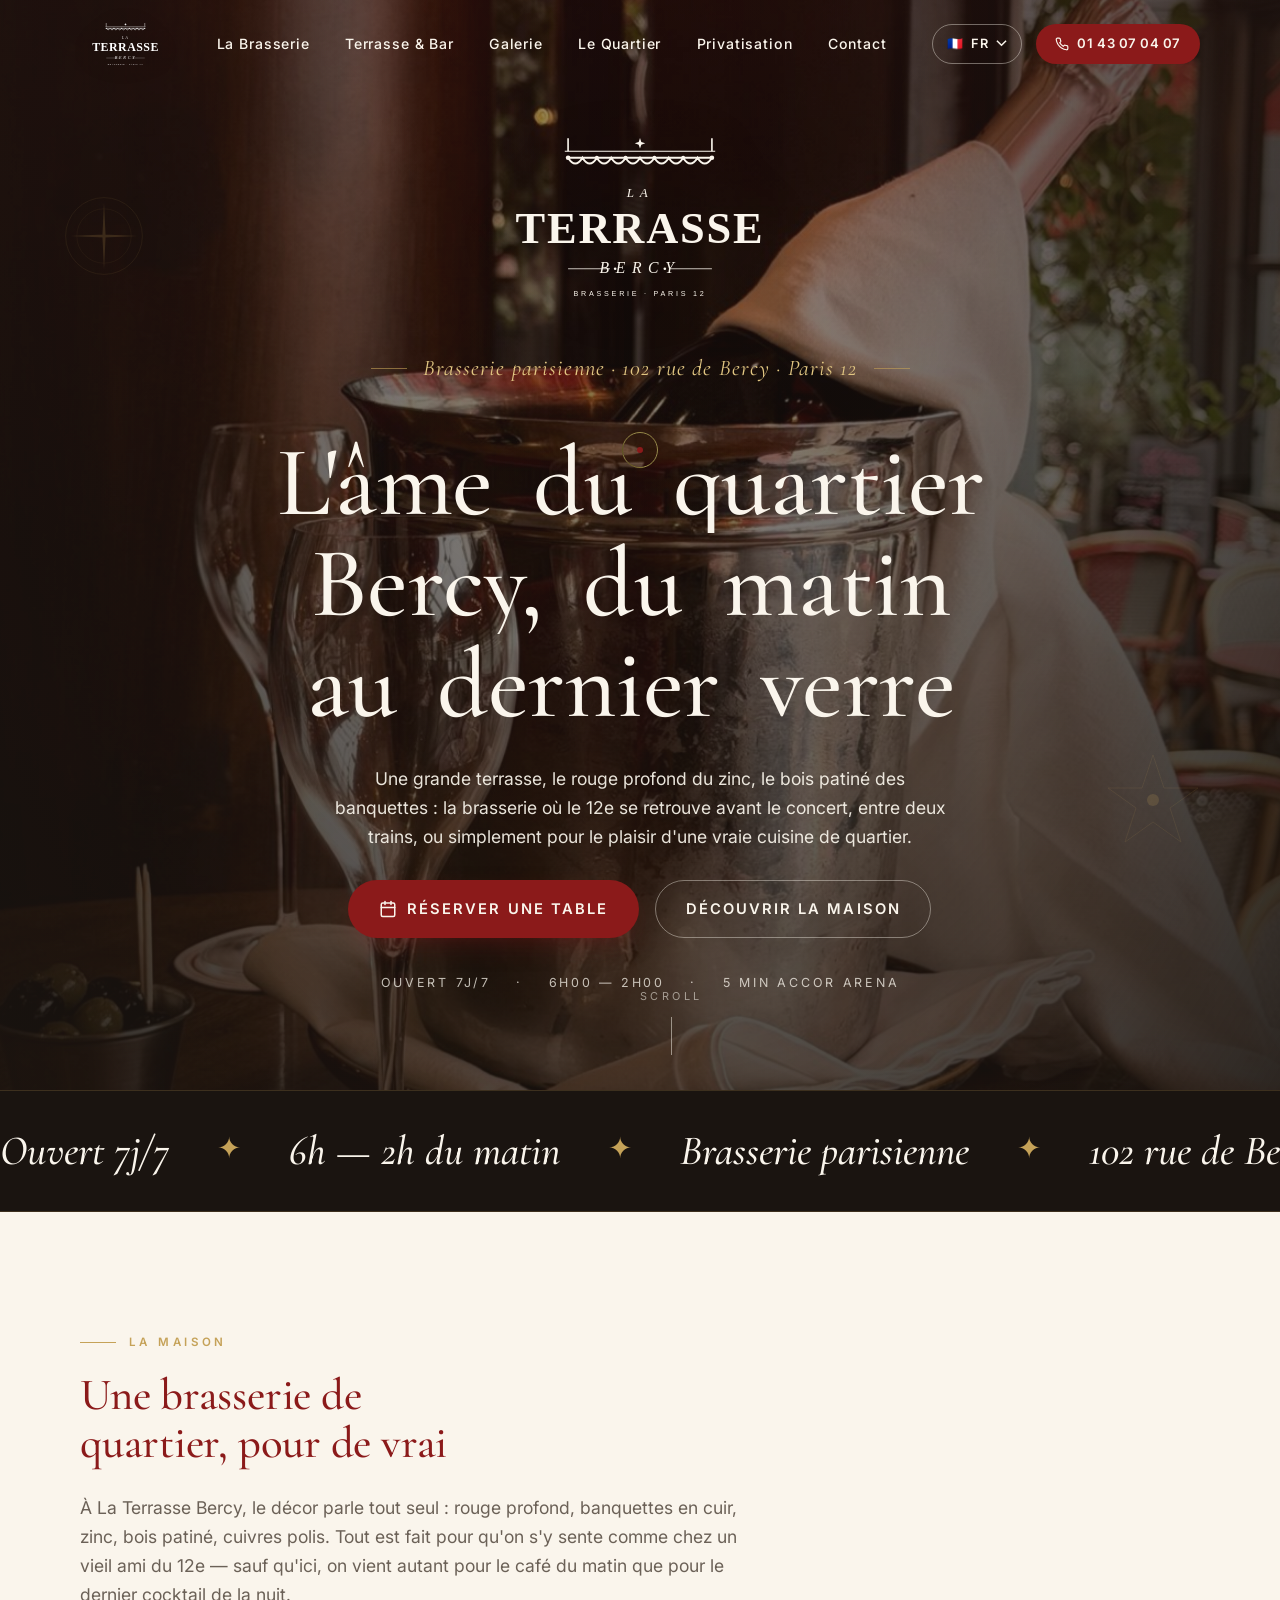
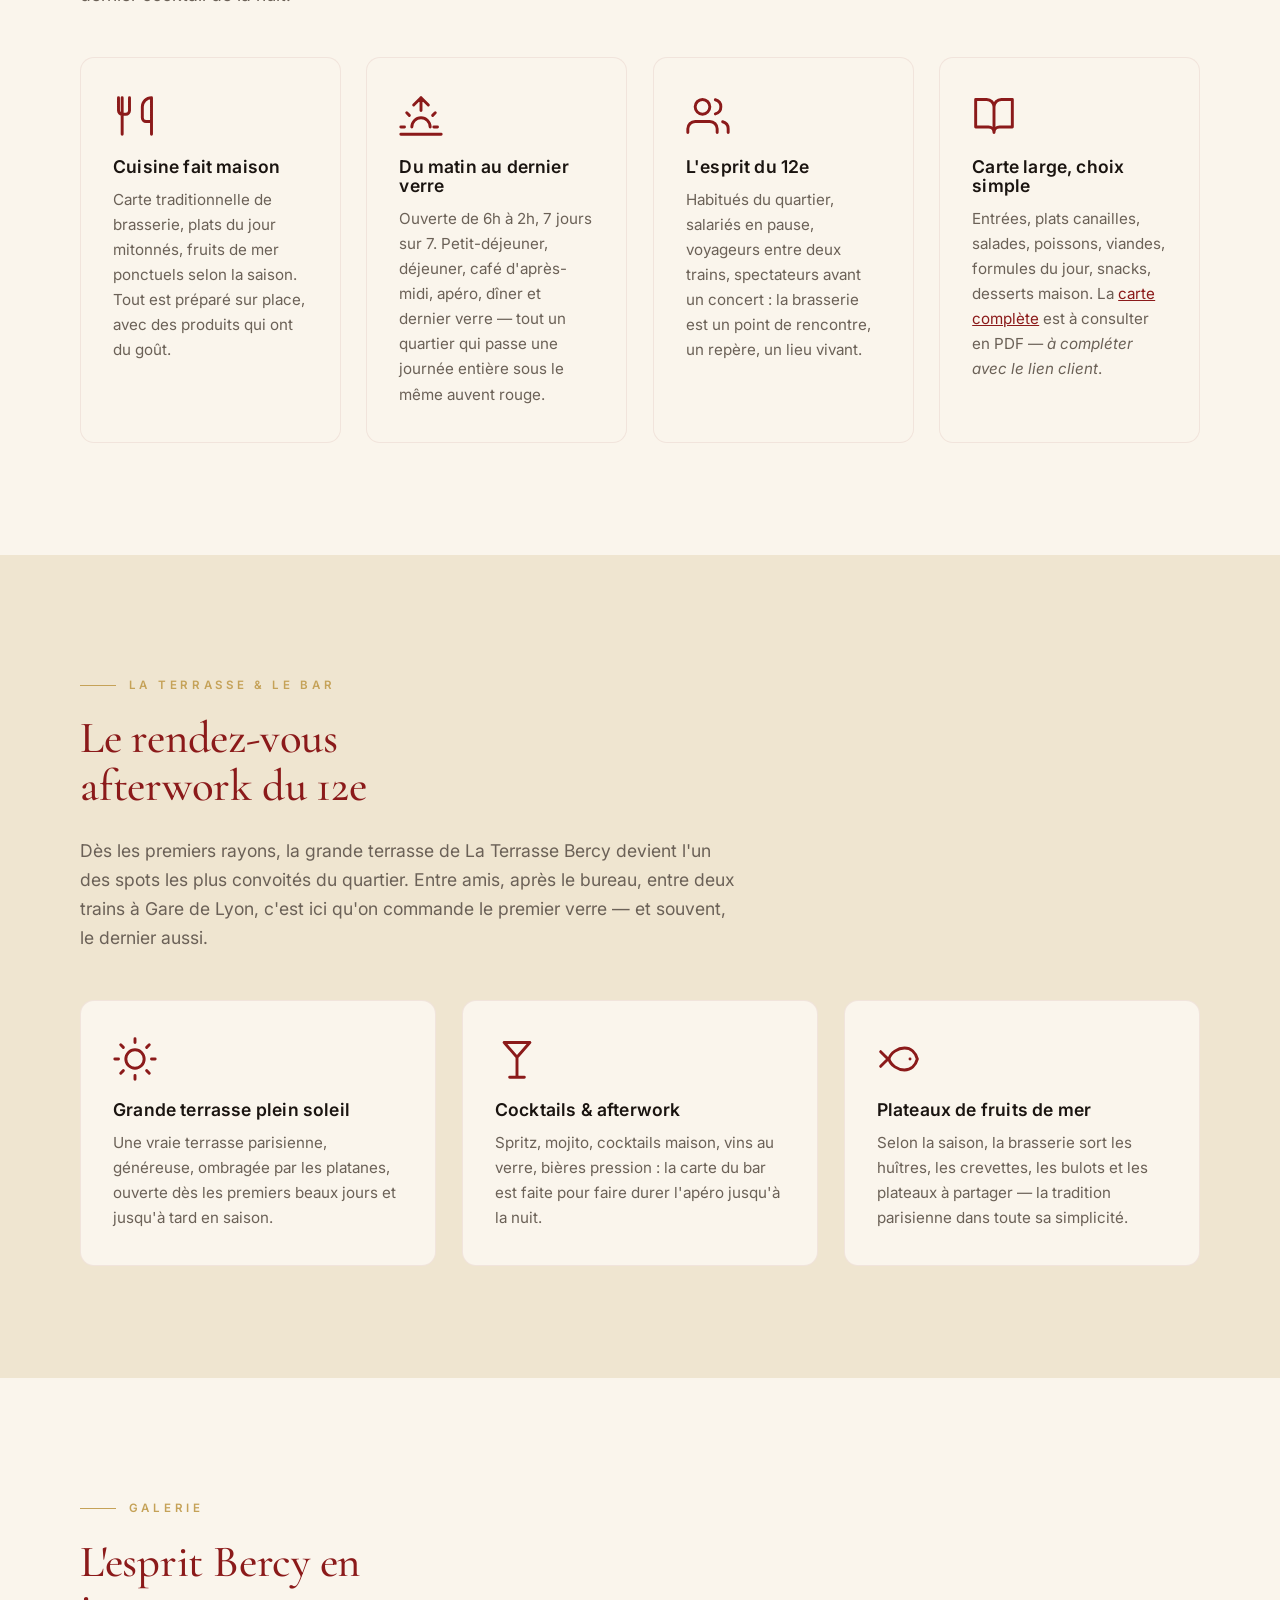
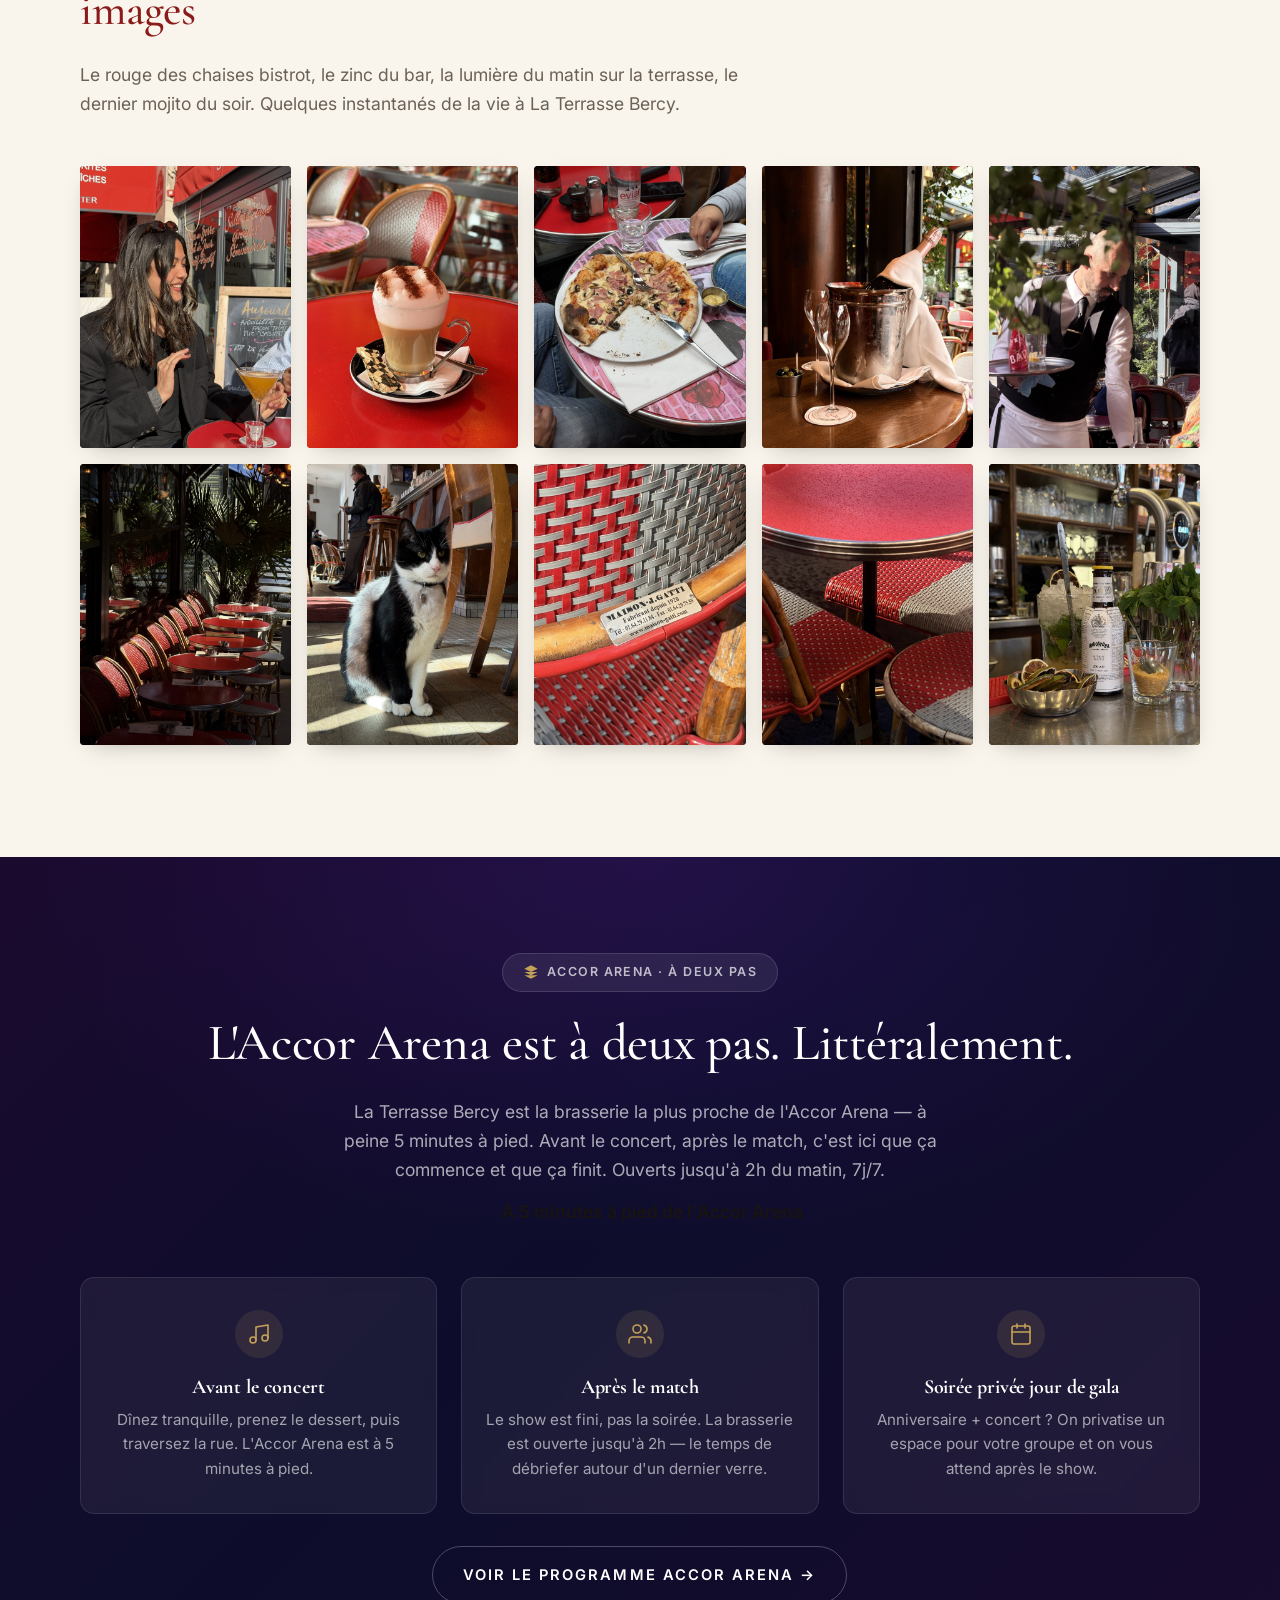
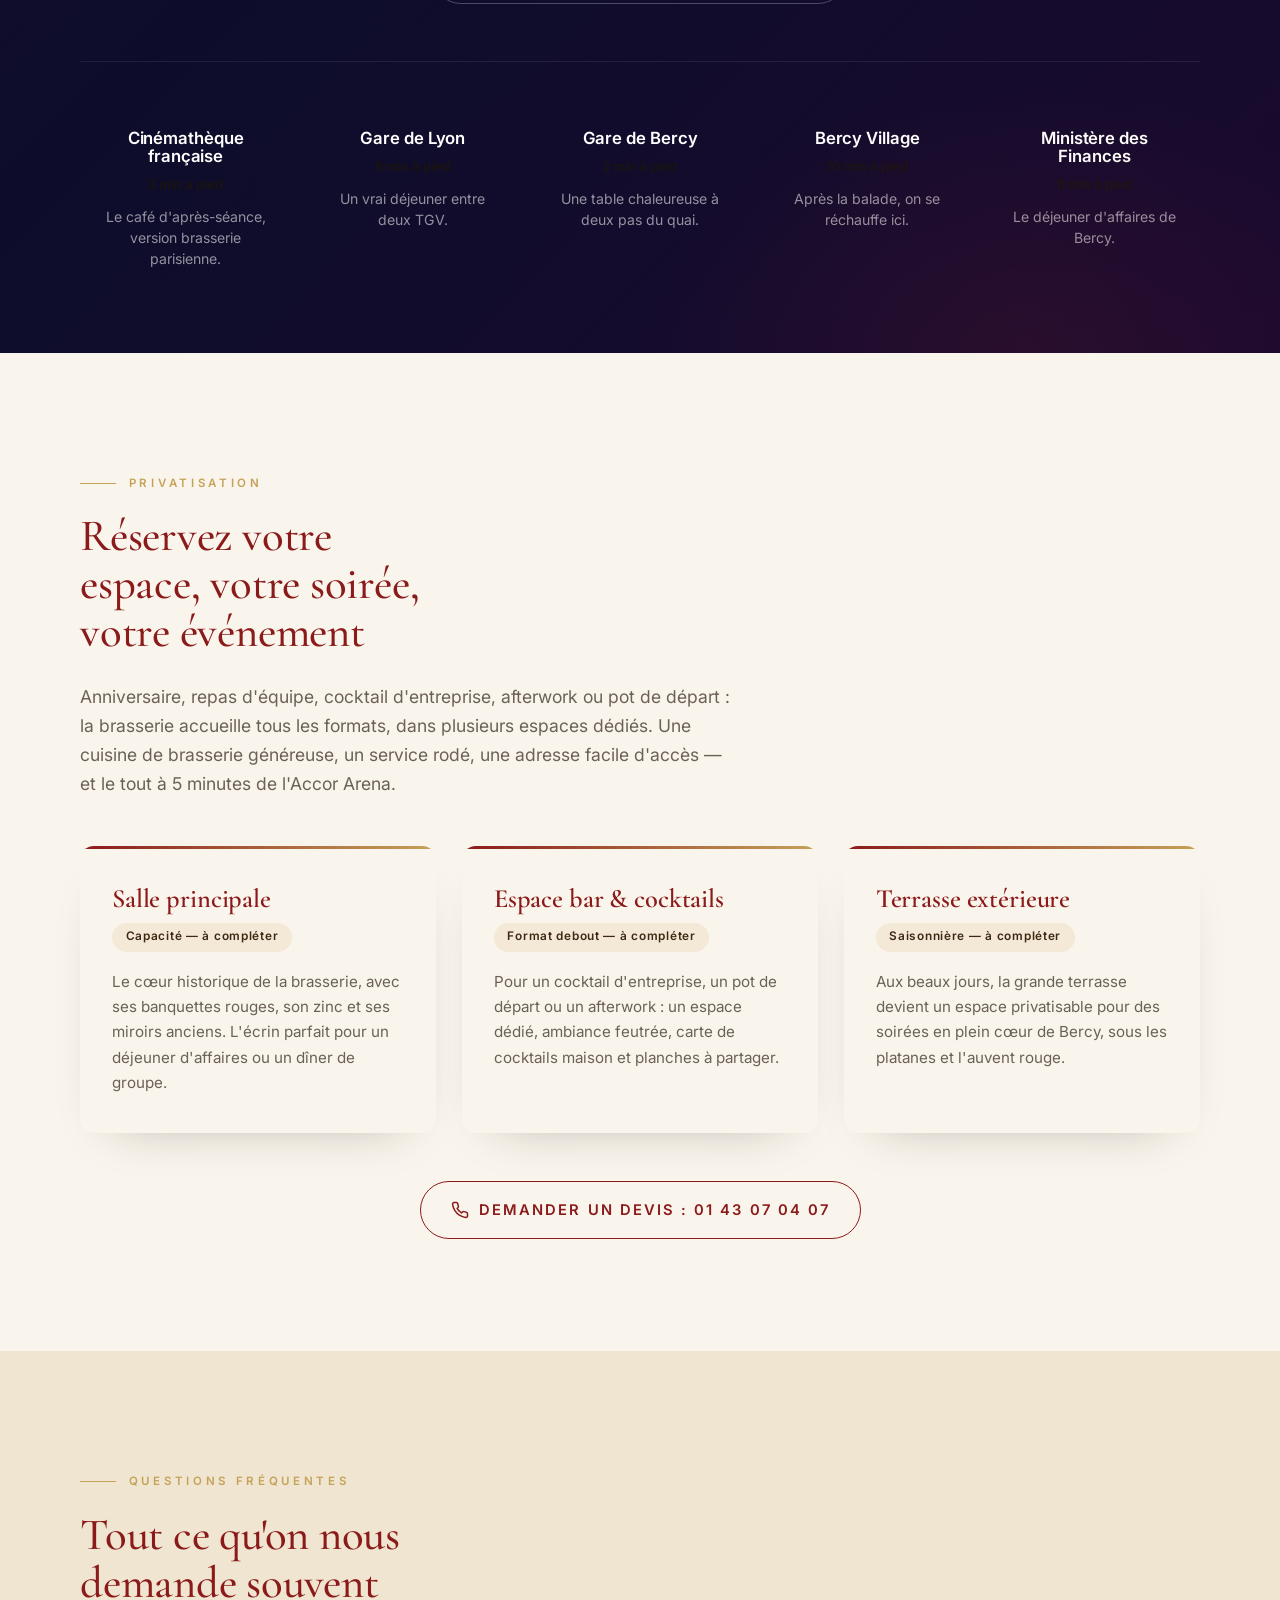
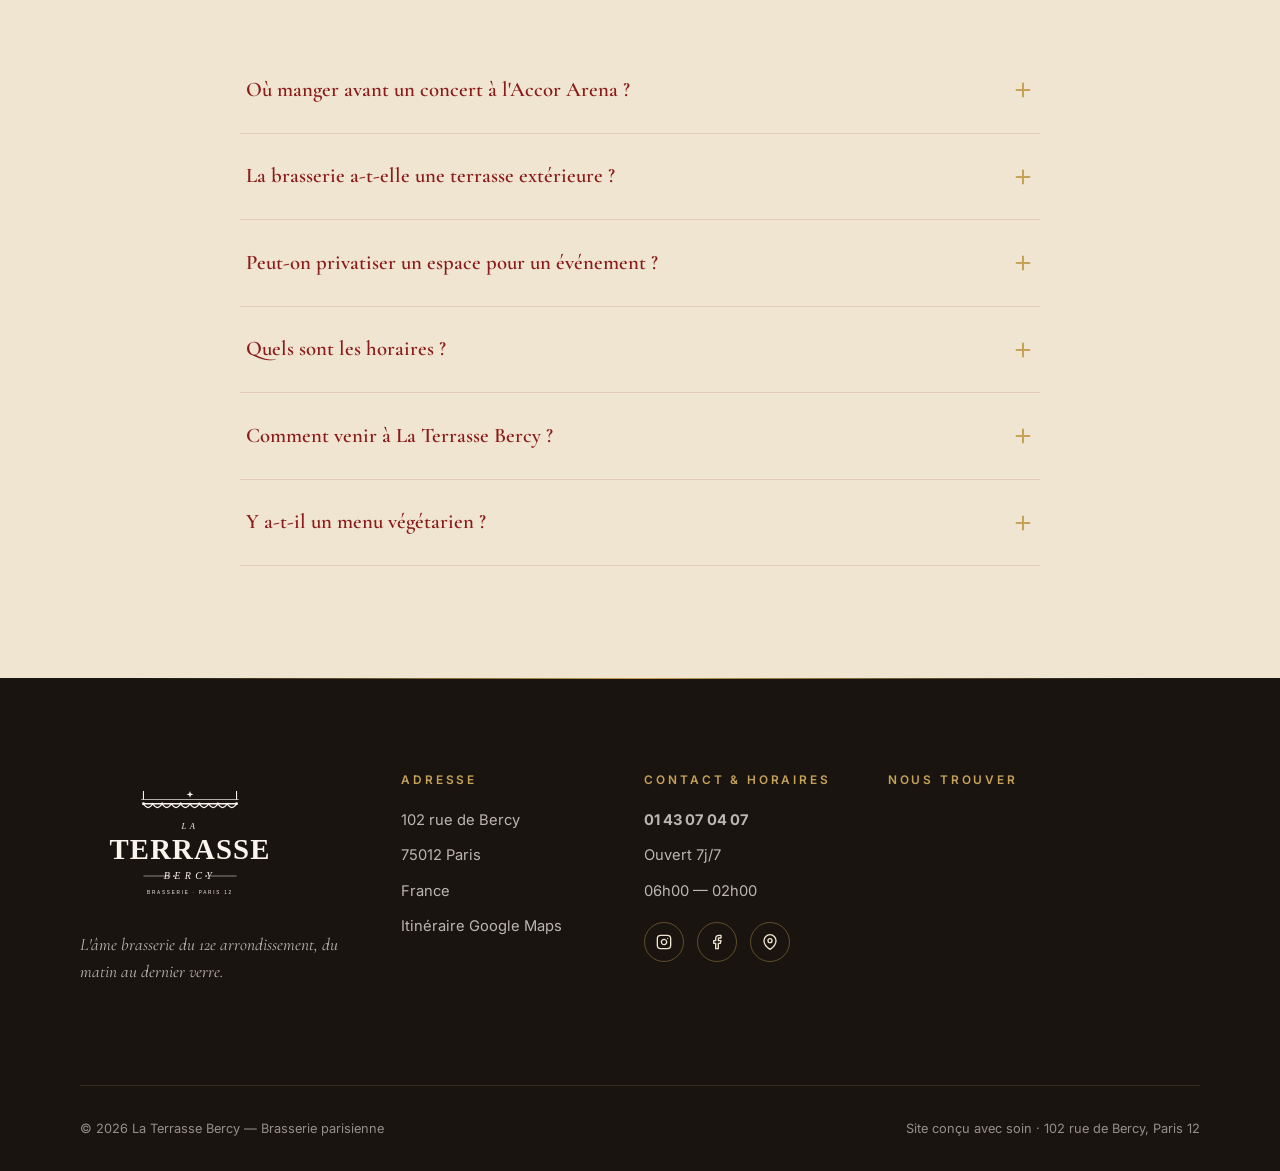
==== commit 3cb88786: "fix: correction lien Accor Arena /fr/programmation (ancien /evenements = 404) Co-Authored-By: Claude" ====
--- a/index.html
+++ b/index.html
@@ -372,7 +372,7 @@
       </div>
 
       <div class="text-center" style="margin-top:2rem">
-        <a href="https://www.accorarena.com/evenements" target="_blank" rel="noopener" class="btn btn-outline arena-cta">
+        <a href="https://www.accorarena.com/fr/programmation" target="_blank" rel="noopener" class="btn btn-outline arena-cta">
           Voir le programme Accor Arena →
         </a>
       </div>
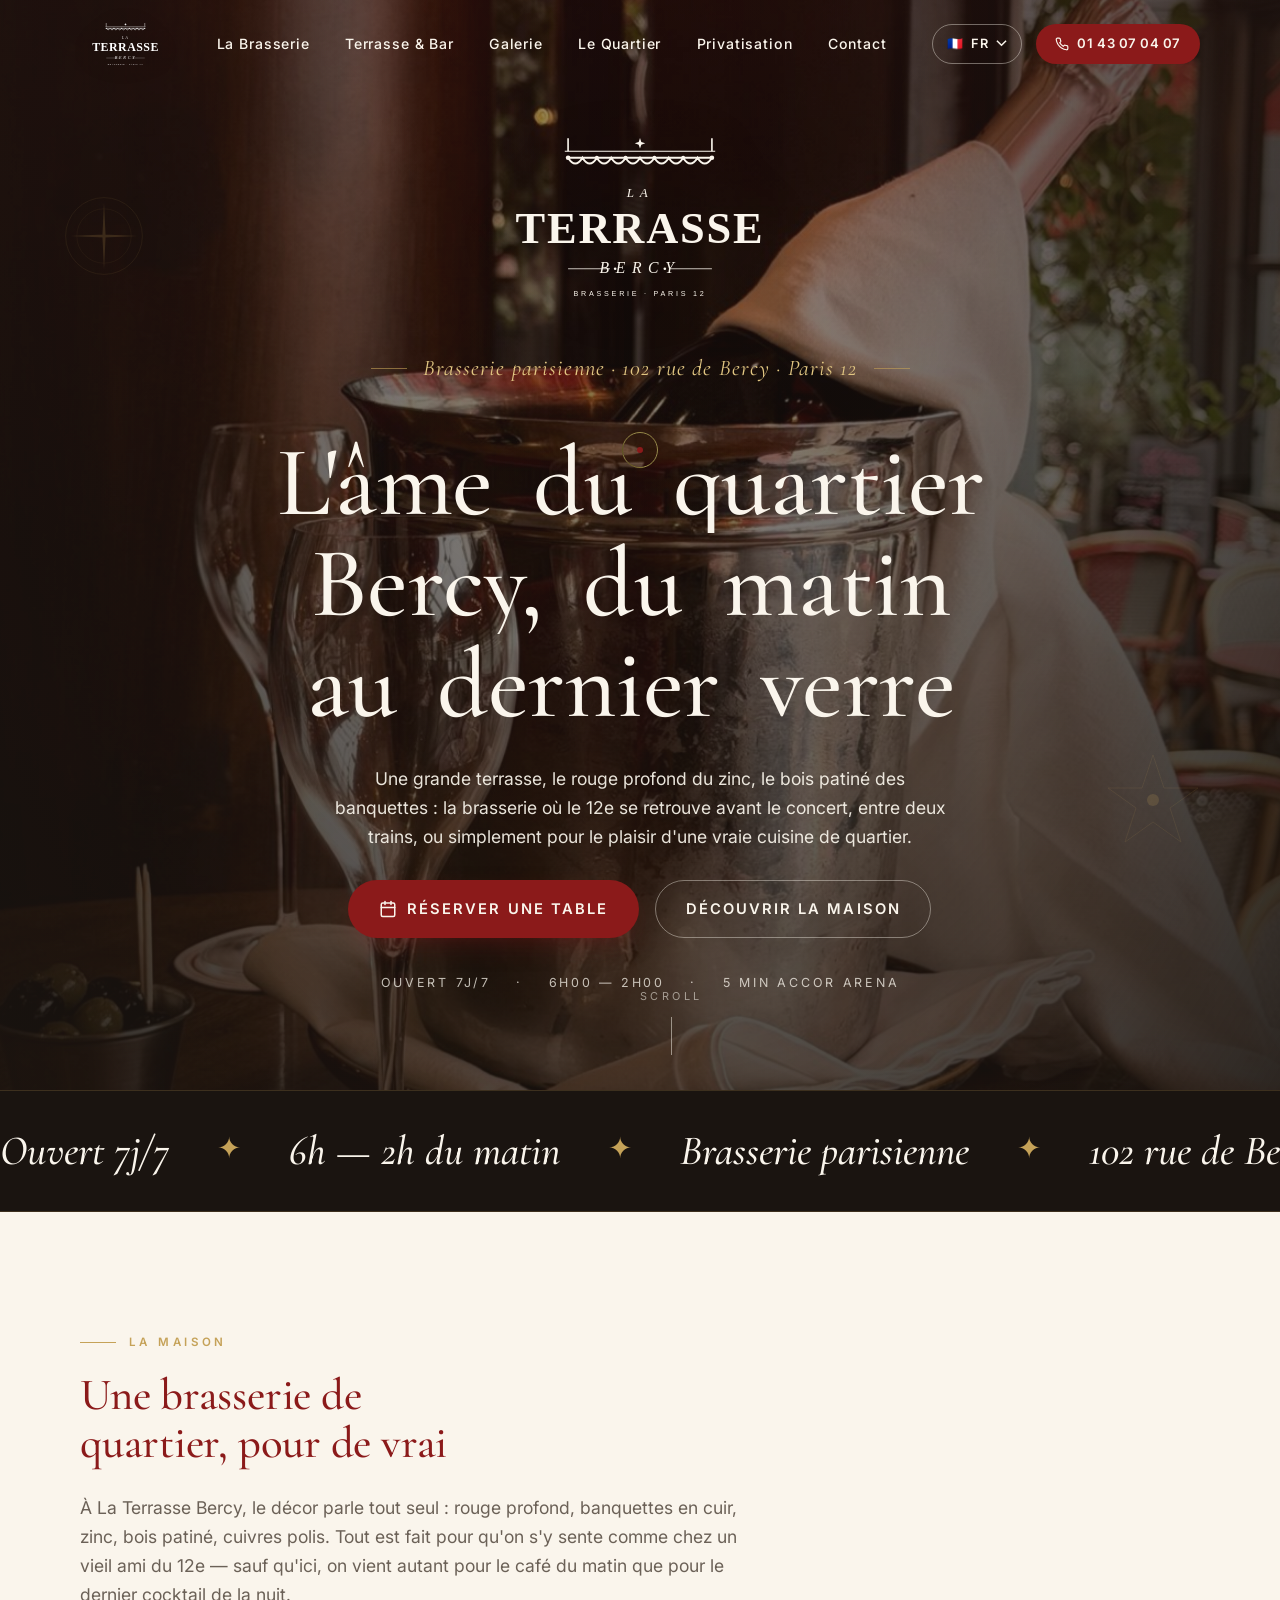
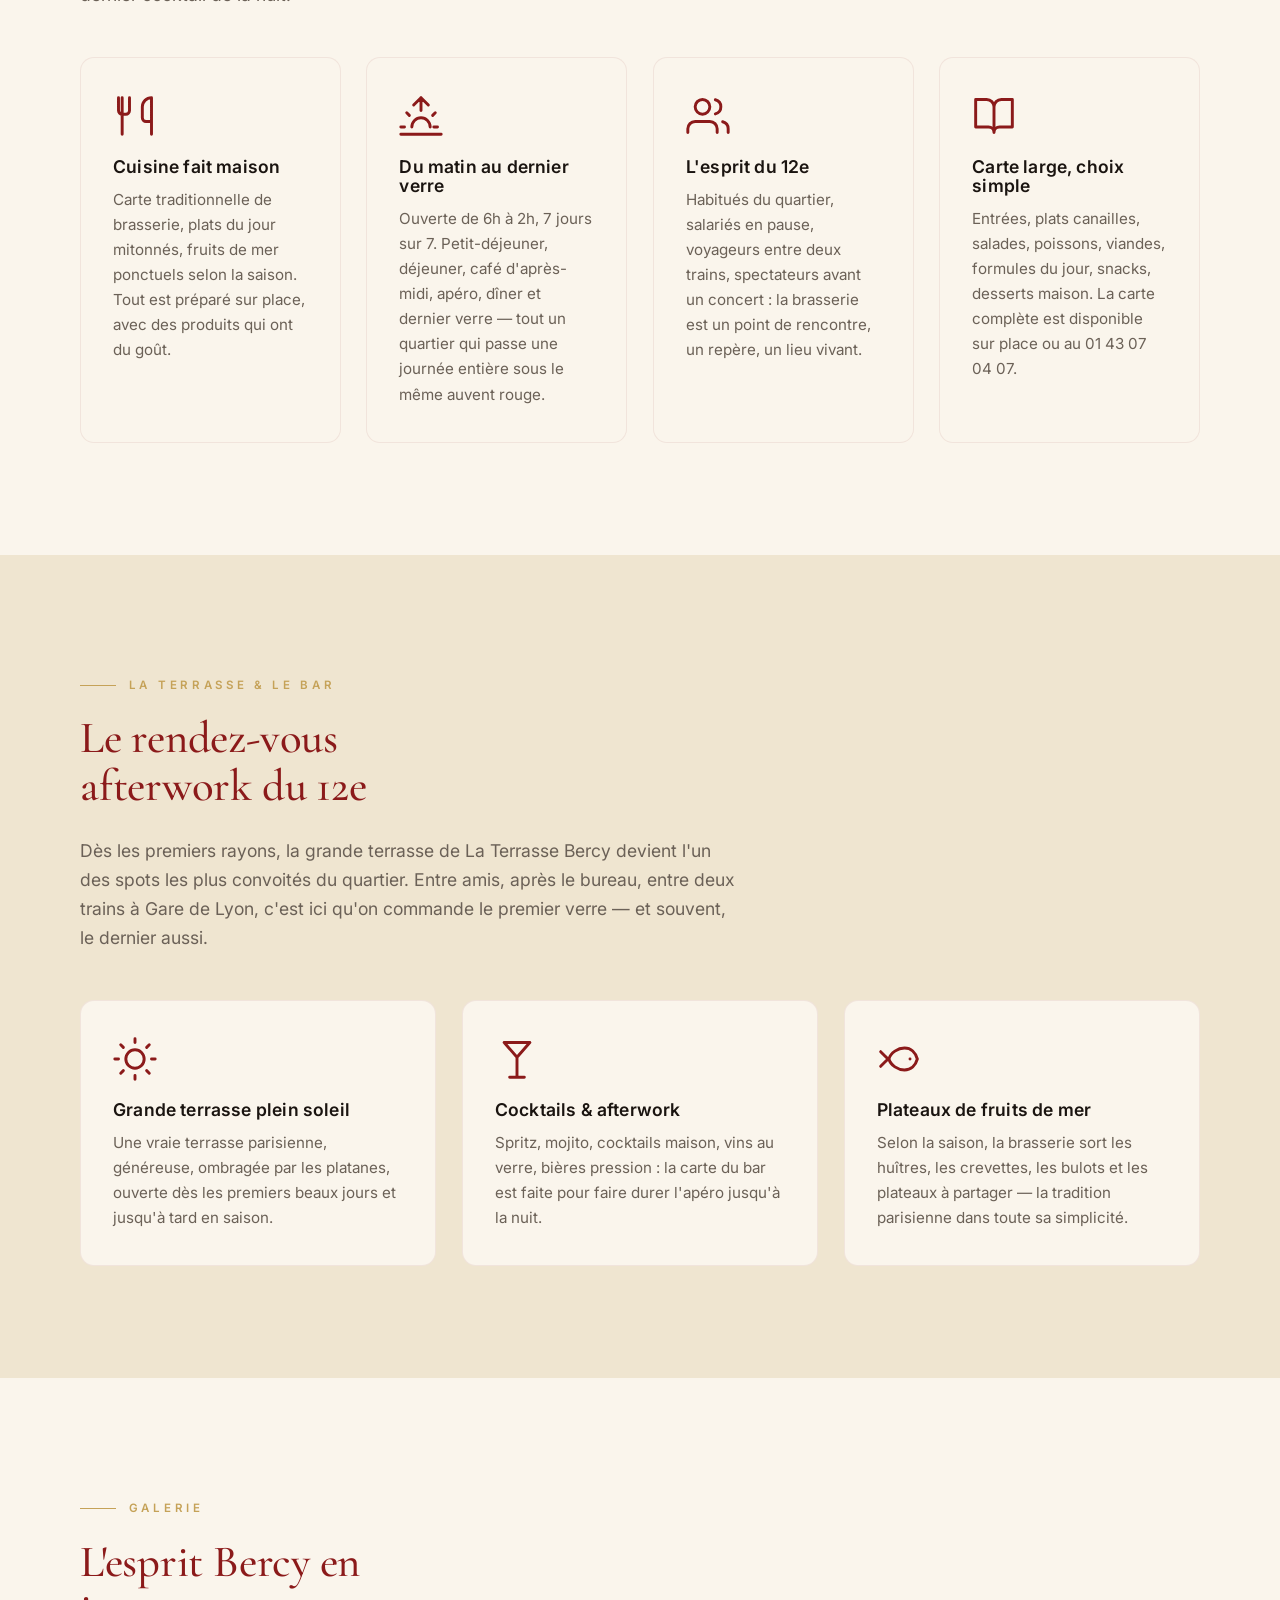
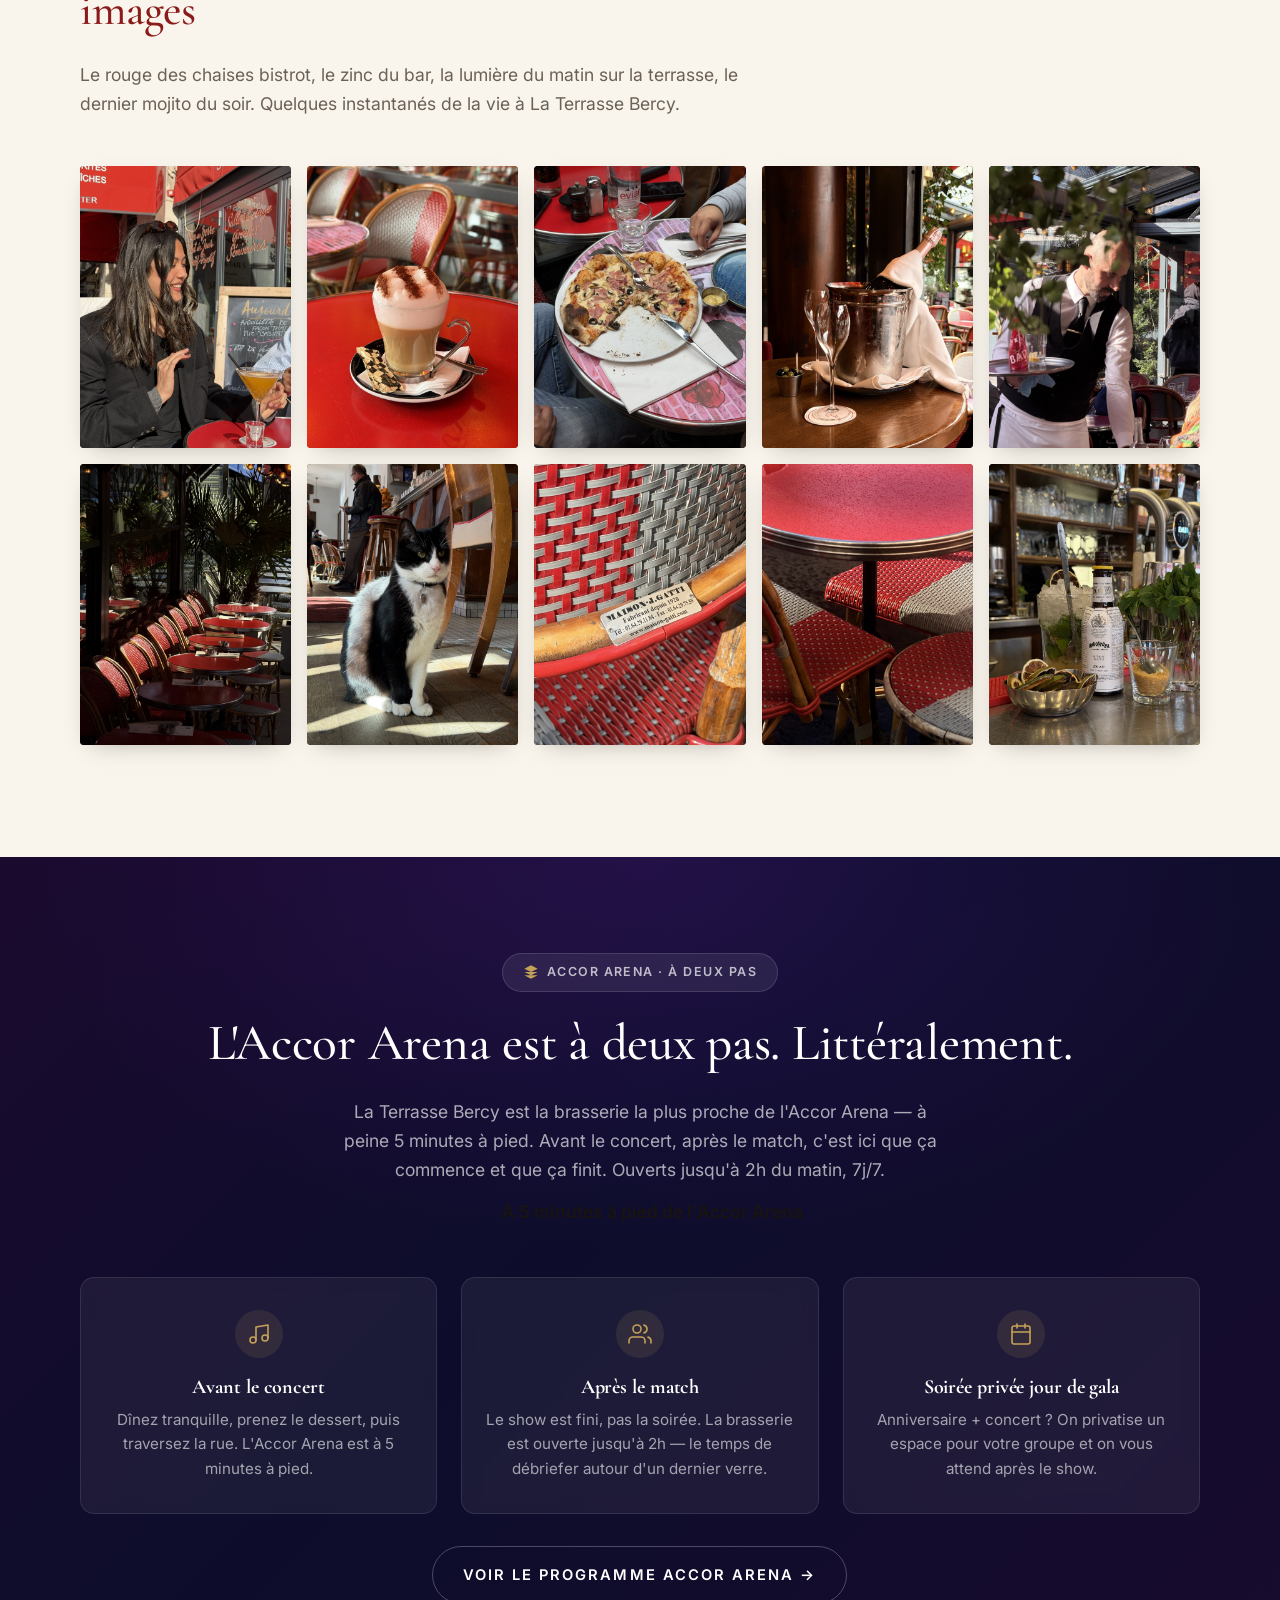
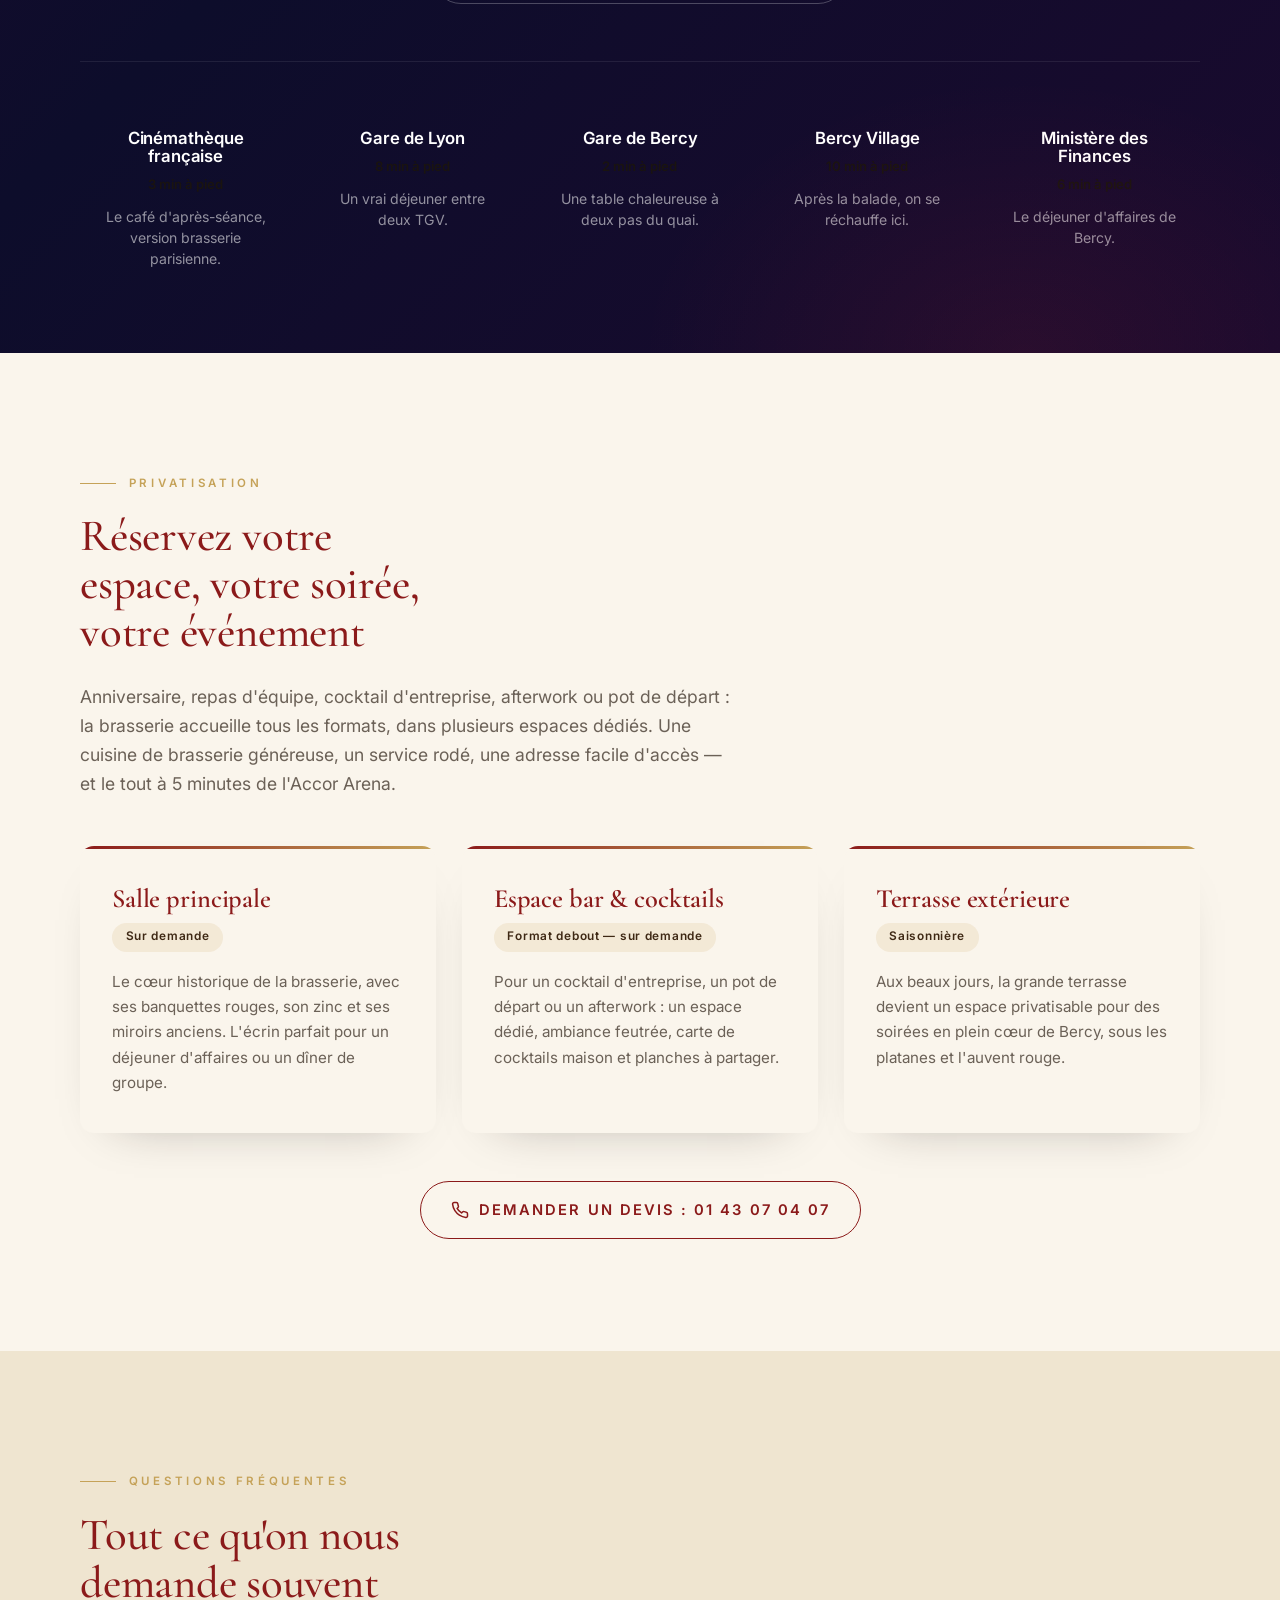
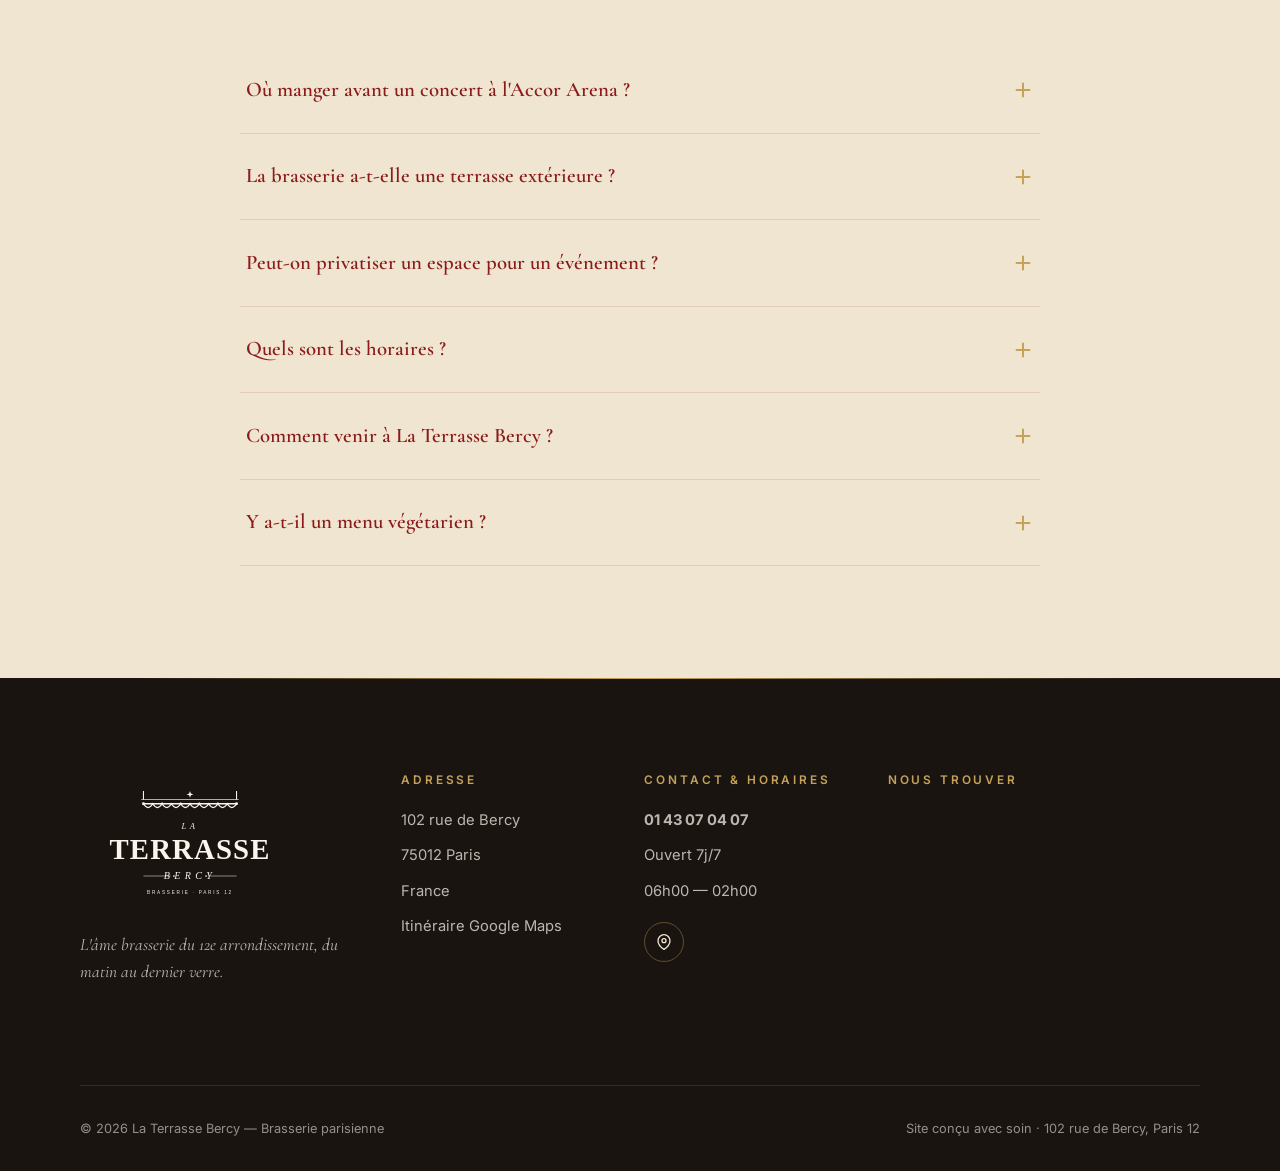
==== commit 04bac0b8: "chore: nettoyage placeholders + ajout sitemap.xml & robots.txt - Remplace les "à compléter" (PDF car" ====
--- a/index.html
+++ b/index.html
@@ -274,7 +274,7 @@
         <div class="feature-card">
           <svg class="icon" viewBox="0 0 24 24" fill="none" stroke="currentColor" stroke-width="1.6" stroke-linecap="round" stroke-linejoin="round"><path d="M2 3h6a4 4 0 014 4v14a3 3 0 00-3-3H2zM22 3h-6a4 4 0 00-4 4v14a3 3 0 013-3h7z"/></svg>
           <h3>Carte large, choix simple</h3>
-          <p>Entrées, plats canailles, salades, poissons, viandes, formules du jour, snacks, desserts maison. La <a href="#" style="color:var(--rouge);text-decoration:underline;">carte complète</a> est à consulter en PDF — <em>à compléter avec le lien client</em>.</p>
+          <p>Entrées, plats canailles, salades, poissons, viandes, formules du jour, snacks, desserts maison. La carte complète est disponible sur place ou au 01 43 07 04 07.</p>
         </div>
       </div>
     </div>
@@ -418,17 +418,17 @@
       <div class="privat-grid">
         <div class="privat-card">
           <h3>Salle principale</h3>
-          <span class="capacity">Capacité — à compléter</span>
+          <span class="capacity">Sur demande</span>
           <p>Le cœur historique de la brasserie, avec ses banquettes rouges, son zinc et ses miroirs anciens. L'écrin parfait pour un déjeuner d'affaires ou un dîner de groupe.</p>
         </div>
         <div class="privat-card">
           <h3>Espace bar &amp; cocktails</h3>
-          <span class="capacity">Format debout — à compléter</span>
+          <span class="capacity">Format debout — sur demande</span>
           <p>Pour un cocktail d'entreprise, un pot de départ ou un afterwork : un espace dédié, ambiance feutrée, carte de cocktails maison et planches à partager.</p>
         </div>
         <div class="privat-card">
           <h3>Terrasse extérieure</h3>
-          <span class="capacity">Saisonnière — à compléter</span>
+          <span class="capacity">Saisonnière</span>
           <p>Aux beaux jours, la grande terrasse devient un espace privatisable pour des soirées en plein cœur de Bercy, sous les platanes et l'auvent rouge.</p>
         </div>
       </div>
@@ -504,13 +504,6 @@
             <li>06h00 — 02h00</li>
           </ul>
           <div class="socials" aria-label="Réseaux sociaux">
-            <!-- Liens à compléter avec les comptes officiels du client -->
-            <a href="#" aria-label="Instagram">
-              <svg viewBox="0 0 24 24" fill="none" stroke="currentColor" stroke-width="2" stroke-linecap="round" stroke-linejoin="round"><rect x="2" y="2" width="20" height="20" rx="5" ry="5"/><path d="M16 11.37A4 4 0 1112.63 8 4 4 0 0116 11.37zM17.5 6.5h.01"/></svg>
-            </a>
-            <a href="#" aria-label="Facebook">
-              <svg viewBox="0 0 24 24" fill="none" stroke="currentColor" stroke-width="2" stroke-linecap="round" stroke-linejoin="round"><path d="M18 2h-3a5 5 0 00-5 5v3H7v4h3v8h4v-8h3l1-4h-4V7a1 1 0 011-1h3z"/></svg>
-            </a>
             <a href="https://www.google.com/maps/place/Terrasse+Bercy/@48.8388077,2.381513" aria-label="Google Maps" target="_blank" rel="noopener">
               <svg viewBox="0 0 24 24" fill="none" stroke="currentColor" stroke-width="2" stroke-linecap="round" stroke-linejoin="round"><path d="M21 10c0 7-9 13-9 13s-9-6-9-13a9 9 0 0118 0z"/><circle cx="12" cy="10" r="3"/></svg>
             </a>
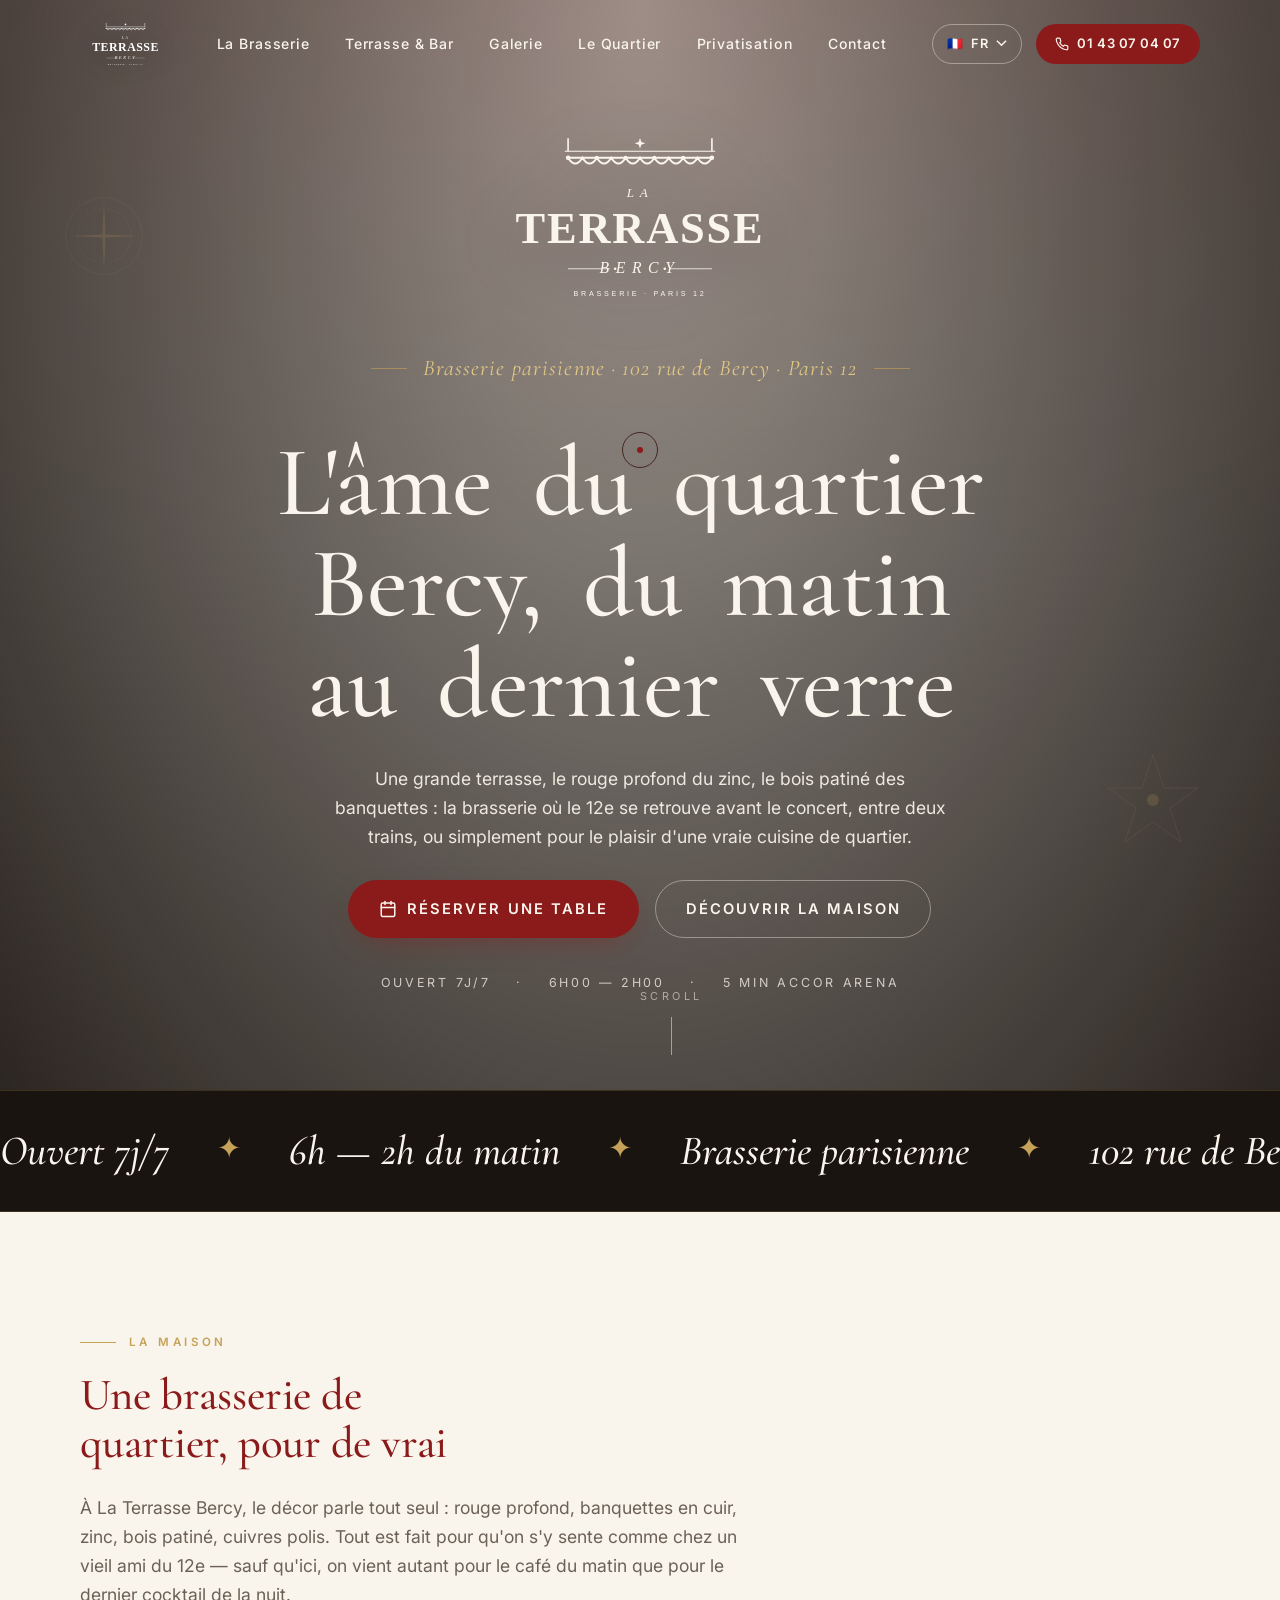
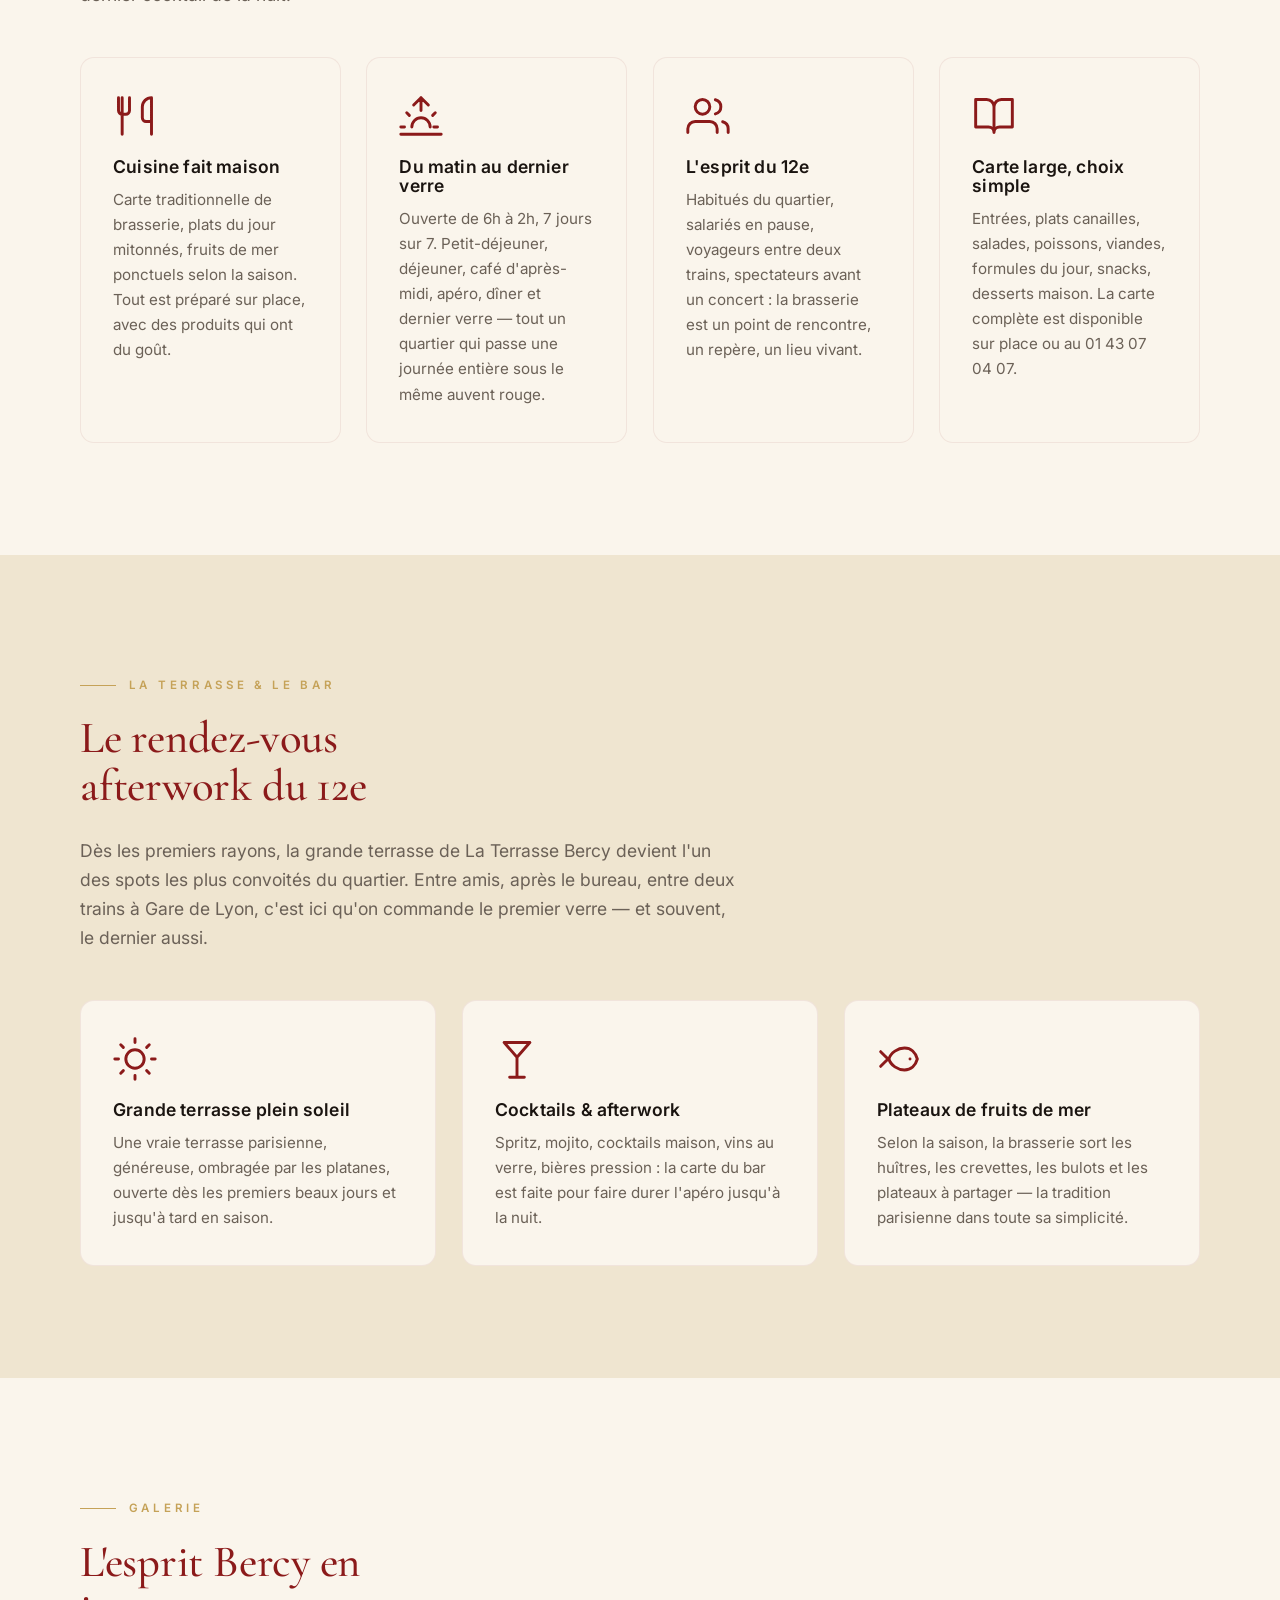
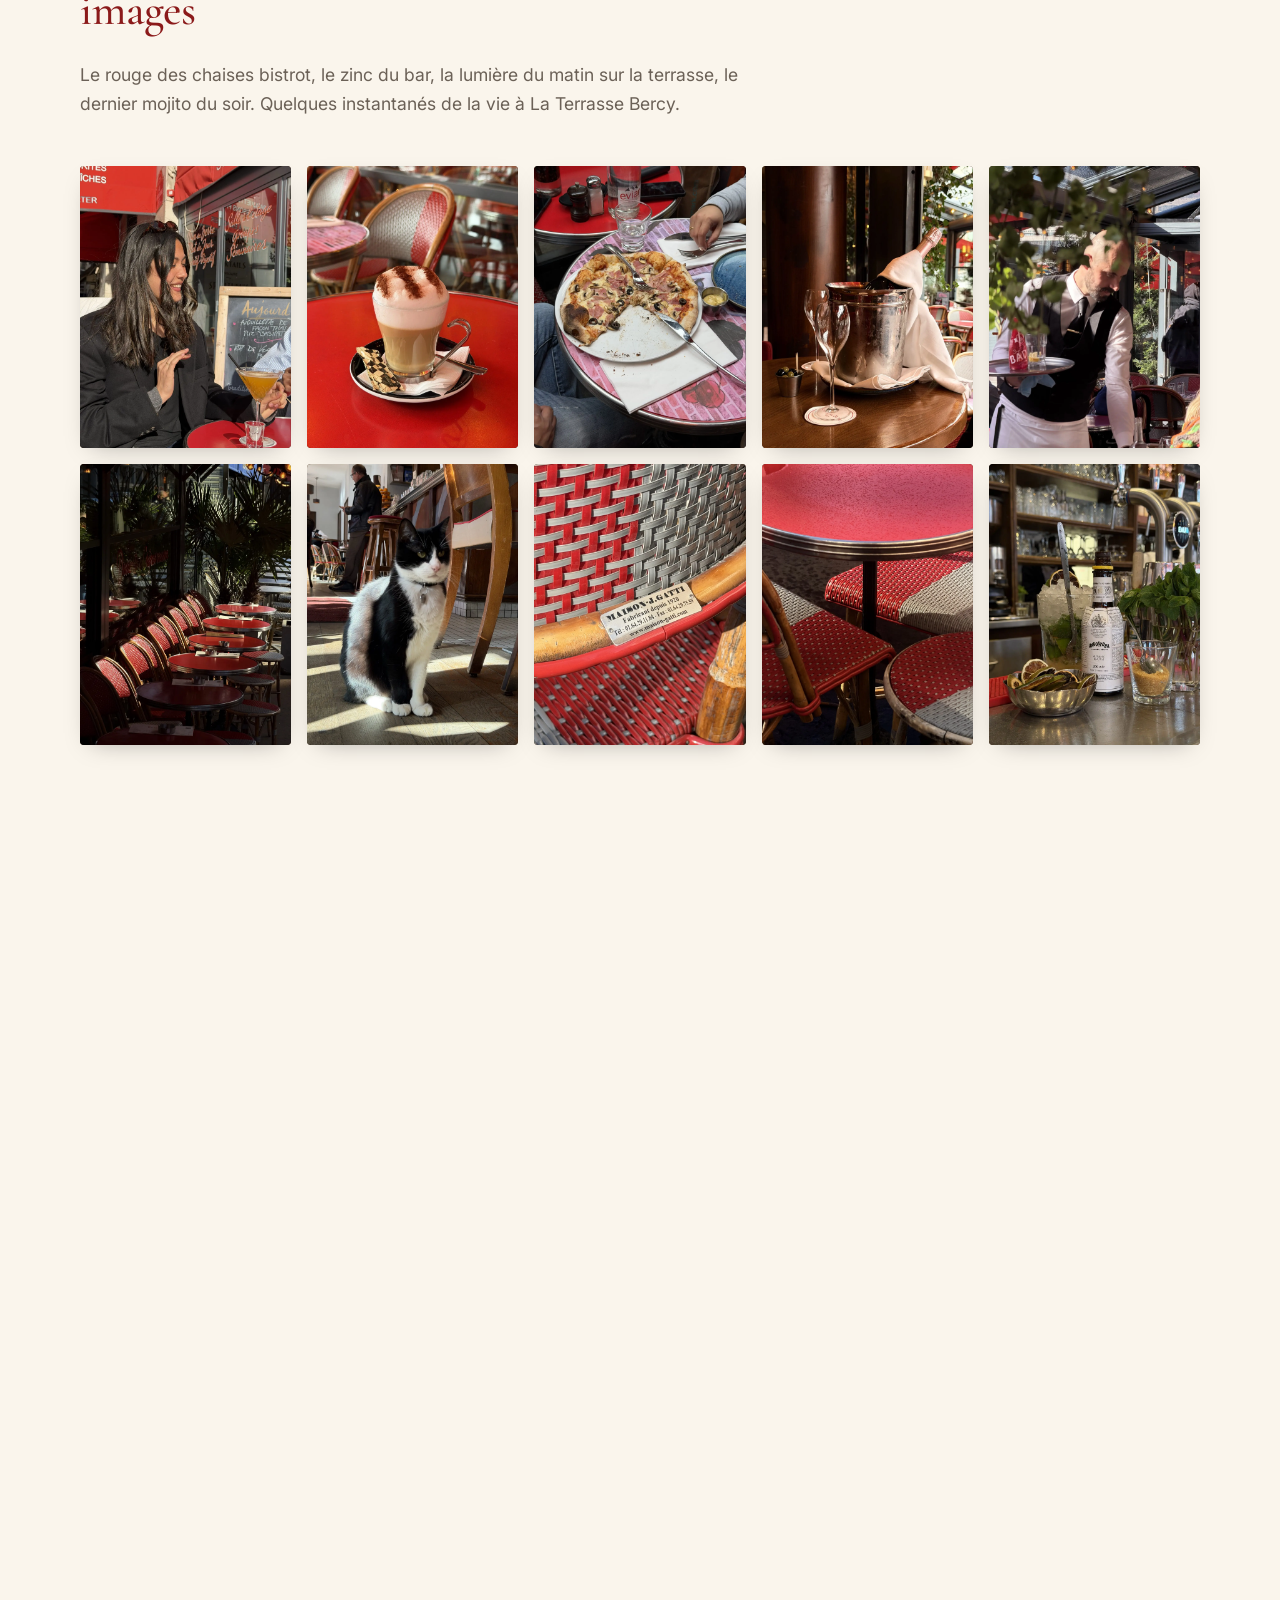
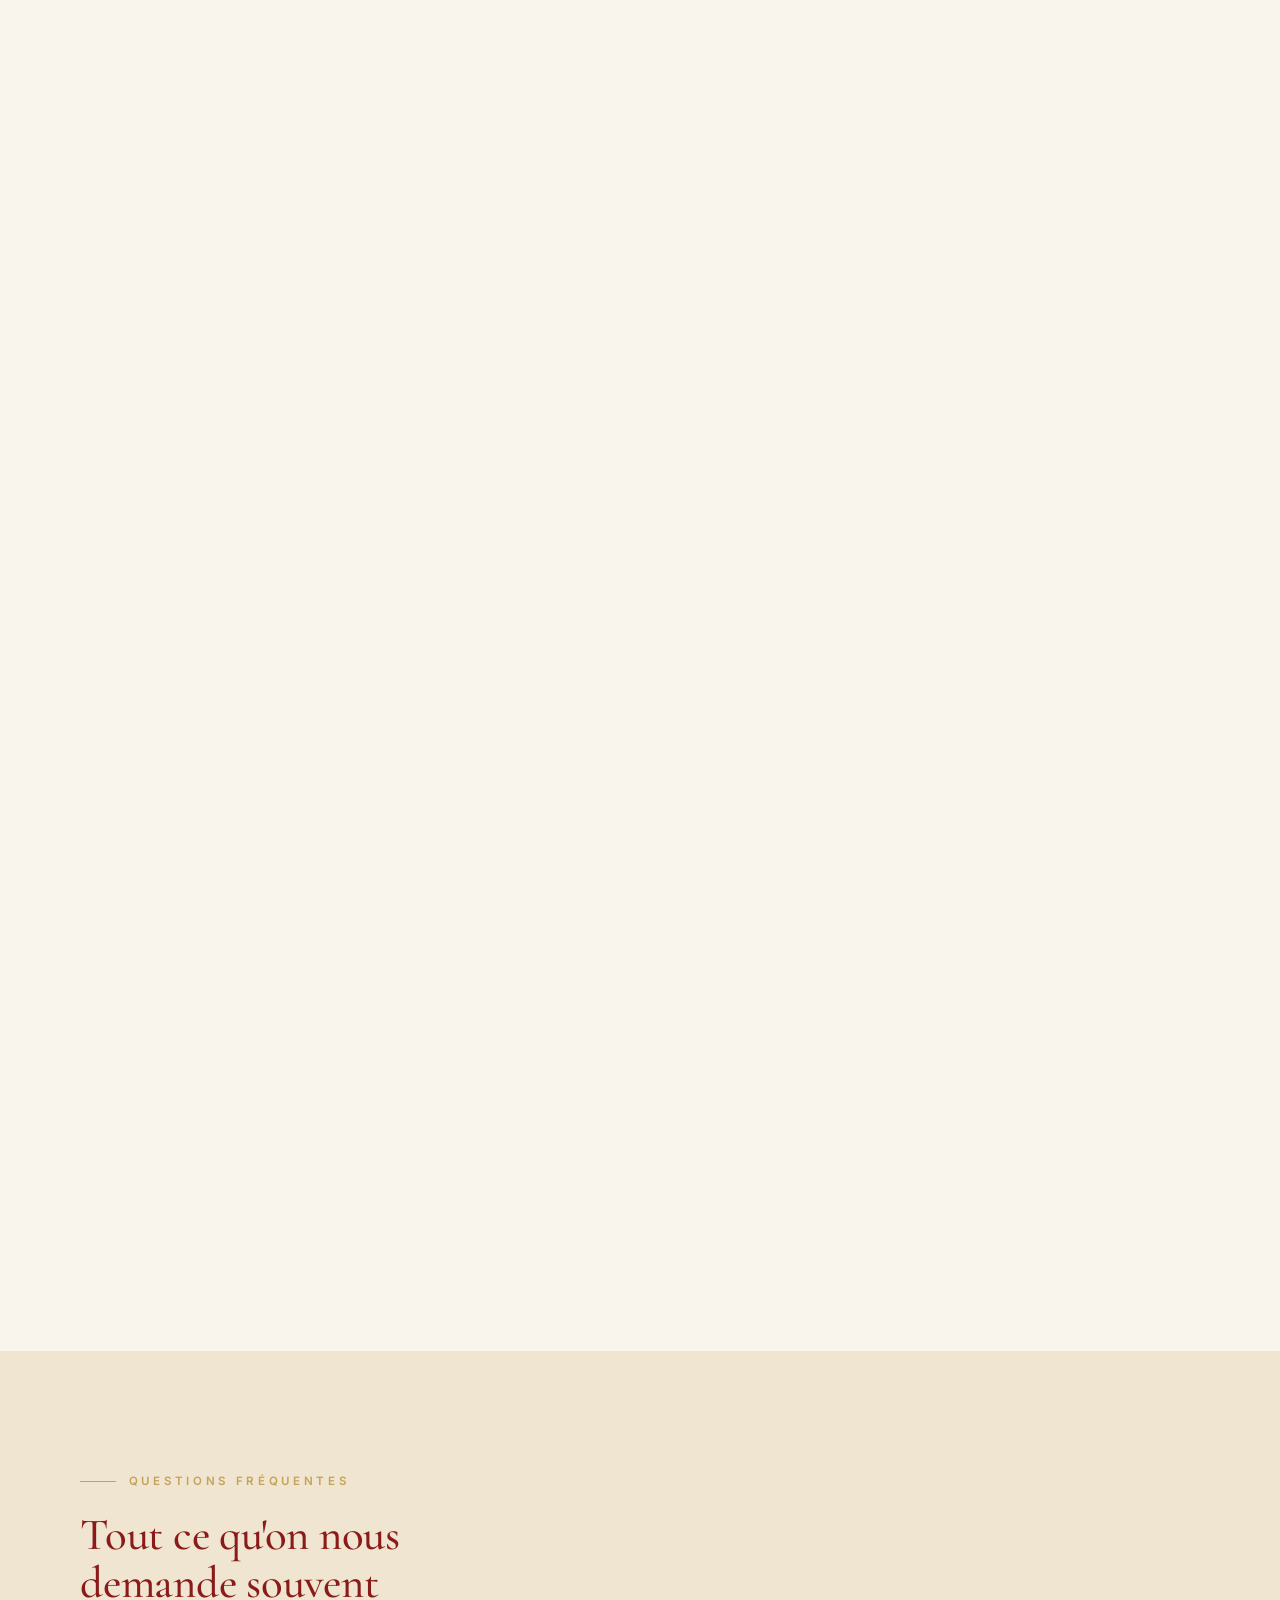
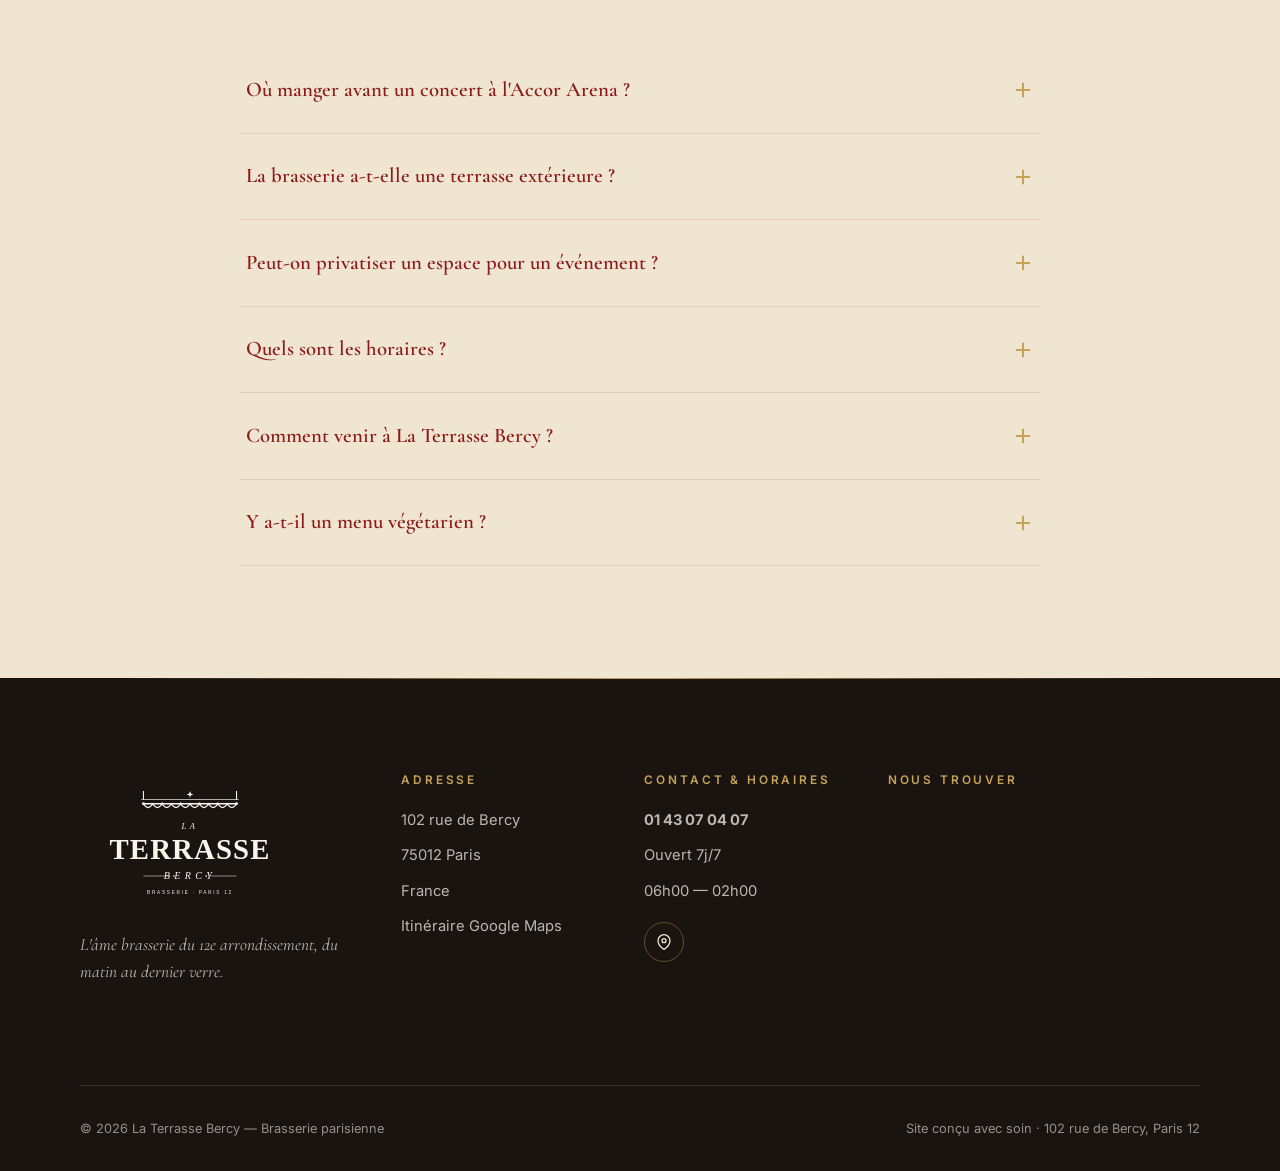
==== commit a1d7fb67: "perf: convertit galerie JPG → WebP (q=75), -51% de poids - 11 images converties via ImageMagick (4.2" ====
--- a/index.html
+++ b/index.html
@@ -315,16 +315,16 @@
       <p class="section-intro">Le rouge des chaises bistrot, le zinc du bar, la lumière du matin sur la terrasse, le dernier mojito du soir. Quelques instantanés de la vie à La Terrasse Bercy.</p>
 
       <div class="gallery-grid">
-        <figure class="gallery-item"><img src="/assets/gallery/IMG_2465.jpg" alt="Apéro en terrasse à La Terrasse Bercy" loading="lazy"><figcaption class="gallery-caption">Apéro en terrasse</figcaption></figure>
-        <figure class="gallery-item"><img src="/assets/gallery/IMG_5805.jpg" alt="Cappuccino du matin sur table bistrot rouge" loading="lazy"><figcaption class="gallery-caption">Cappuccino du matin</figcaption></figure>
-        <figure class="gallery-item"><img src="/assets/gallery/IMG_5879.jpg" alt="Pizza royale partagée en terrasse" loading="lazy"><figcaption class="gallery-caption">Pizza royale</figcaption></figure>
-        <figure class="gallery-item"><img src="/assets/gallery/IMG_5910.jpg" alt="Champagne au seau pour une privatisation" loading="lazy"><figcaption class="gallery-caption">Champagne en seau</figcaption></figure>
-        <figure class="gallery-item"><img src="/assets/gallery/IMG_7507.jpg" alt="Service en salle, plateau à la française" loading="lazy"><figcaption class="gallery-caption">Le service</figcaption></figure>
-        <figure class="gallery-item"><img src="/assets/gallery/IMG_7525.jpg" alt="Rangée de chaises bistrot rouge et blanc en terrasse" loading="lazy"><figcaption class="gallery-caption">La terrasse</figcaption></figure>
-        <figure class="gallery-item"><img src="/assets/gallery/IMG_7527.jpg" alt="Le chat de la maison à La Terrasse Bercy" loading="lazy"><figcaption class="gallery-caption">Le chat de la maison</figcaption></figure>
-        <figure class="gallery-item"><img src="/assets/gallery/IMG_7549.jpg" alt="Détail d'une chaise rotin Maison J. Gatti" loading="lazy"><figcaption class="gallery-caption">Chaises Maison Gatti</figcaption></figure>
-        <figure class="gallery-item"><img src="/assets/gallery/IMG_7551.jpg" alt="Tables et chaises bistrot rouges en terrasse" loading="lazy"><figcaption class="gallery-caption">Tables bistrot</figcaption></figure>
-        <figure class="gallery-item"><img src="/assets/gallery/IMG_7583.jpg" alt="Mojito en préparation au bar de La Terrasse Bercy" loading="lazy"><figcaption class="gallery-caption">Mojito au bar</figcaption></figure>
+        <figure class="gallery-item"><img src="/assets/gallery/IMG_2465.webp" alt="Apéro en terrasse à La Terrasse Bercy" loading="lazy"><figcaption class="gallery-caption">Apéro en terrasse</figcaption></figure>
+        <figure class="gallery-item"><img src="/assets/gallery/IMG_5805.webp" alt="Cappuccino du matin sur table bistrot rouge" loading="lazy"><figcaption class="gallery-caption">Cappuccino du matin</figcaption></figure>
+        <figure class="gallery-item"><img src="/assets/gallery/IMG_5879.webp" alt="Pizza royale partagée en terrasse" loading="lazy"><figcaption class="gallery-caption">Pizza royale</figcaption></figure>
+        <figure class="gallery-item"><img src="/assets/gallery/IMG_5910.webp" alt="Champagne au seau pour une privatisation" loading="lazy"><figcaption class="gallery-caption">Champagne en seau</figcaption></figure>
+        <figure class="gallery-item"><img src="/assets/gallery/IMG_7507.webp" alt="Service en salle, plateau à la française" loading="lazy"><figcaption class="gallery-caption">Le service</figcaption></figure>
+        <figure class="gallery-item"><img src="/assets/gallery/IMG_7525.webp" alt="Rangée de chaises bistrot rouge et blanc en terrasse" loading="lazy"><figcaption class="gallery-caption">La terrasse</figcaption></figure>
+        <figure class="gallery-item"><img src="/assets/gallery/IMG_7527.webp" alt="Le chat de la maison à La Terrasse Bercy" loading="lazy"><figcaption class="gallery-caption">Le chat de la maison</figcaption></figure>
+        <figure class="gallery-item"><img src="/assets/gallery/IMG_7549.webp" alt="Détail d'une chaise rotin Maison J. Gatti" loading="lazy"><figcaption class="gallery-caption">Chaises Maison Gatti</figcaption></figure>
+        <figure class="gallery-item"><img src="/assets/gallery/IMG_7551.webp" alt="Tables et chaises bistrot rouges en terrasse" loading="lazy"><figcaption class="gallery-caption">Tables bistrot</figcaption></figure>
+        <figure class="gallery-item"><img src="/assets/gallery/IMG_7583.webp" alt="Mojito en préparation au bar de La Terrasse Bercy" loading="lazy"><figcaption class="gallery-caption">Mojito au bar</figcaption></figure>
 
       </div>
     </div>
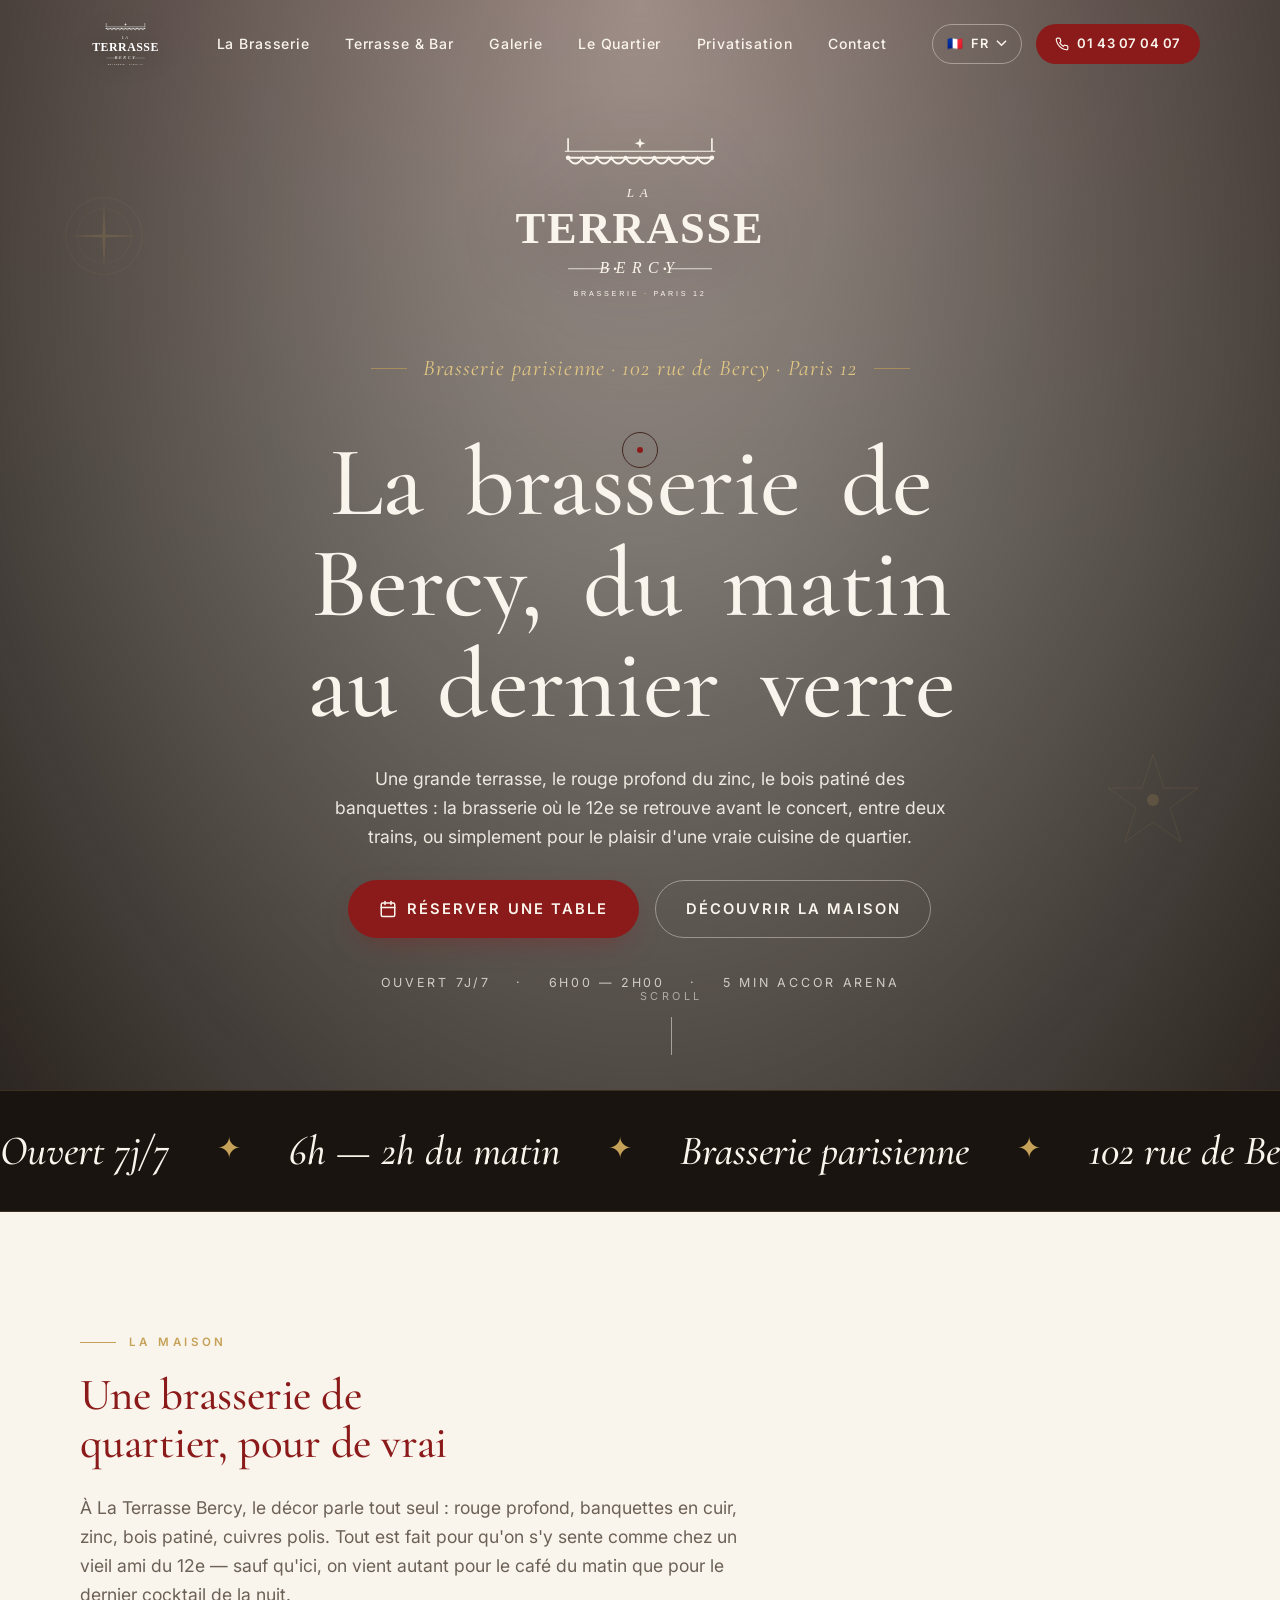
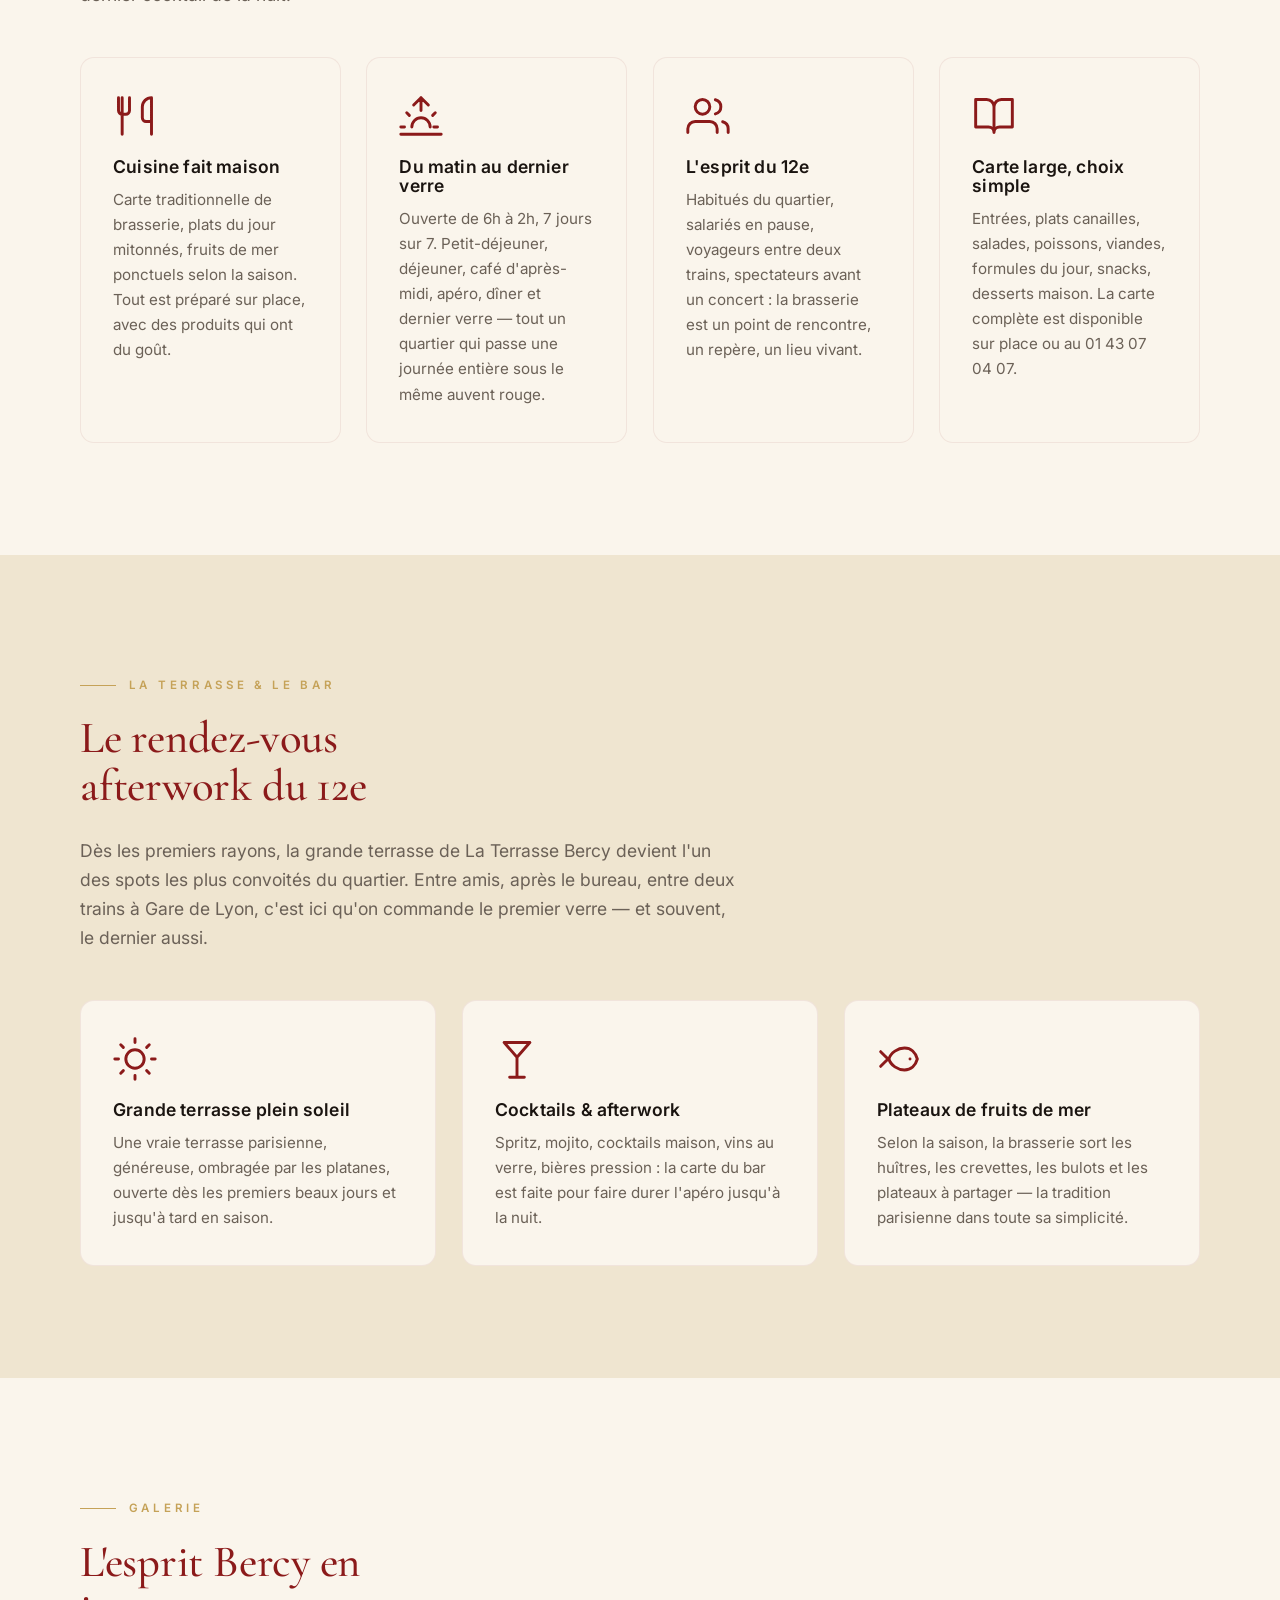
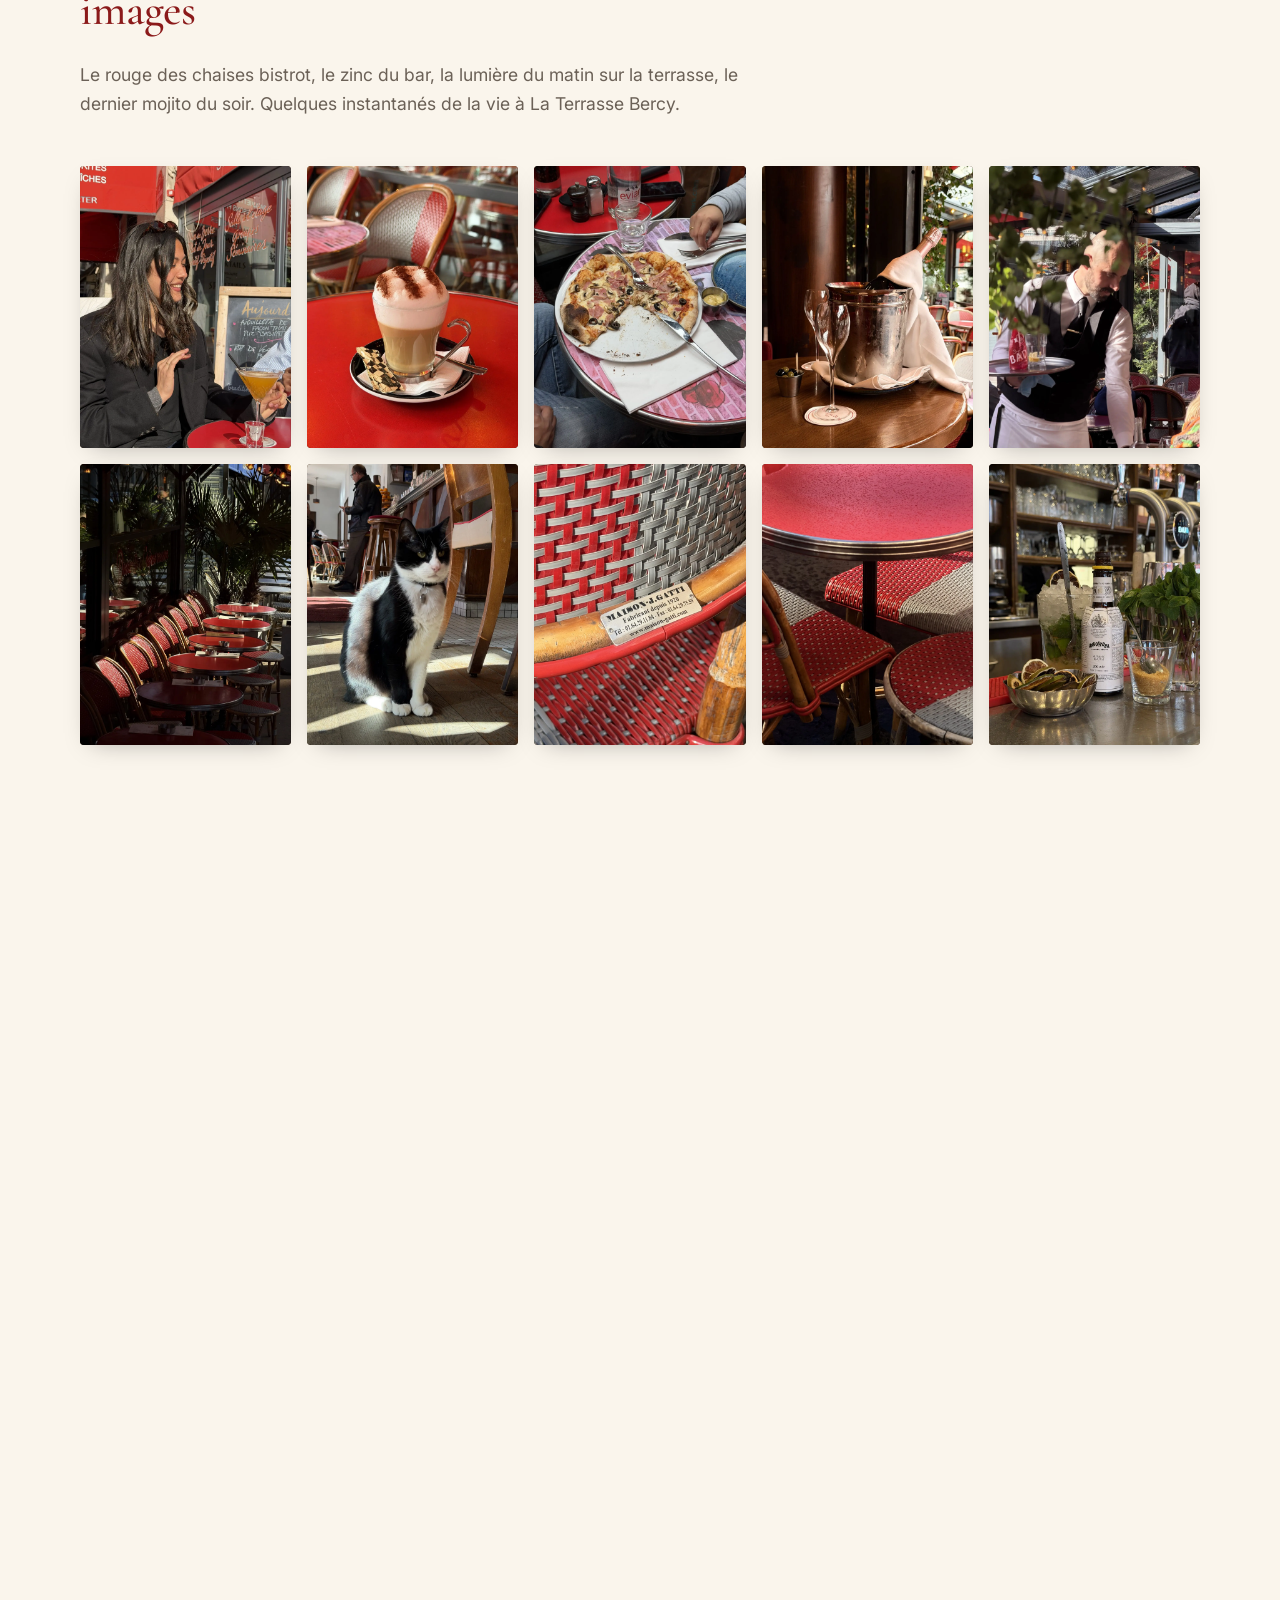
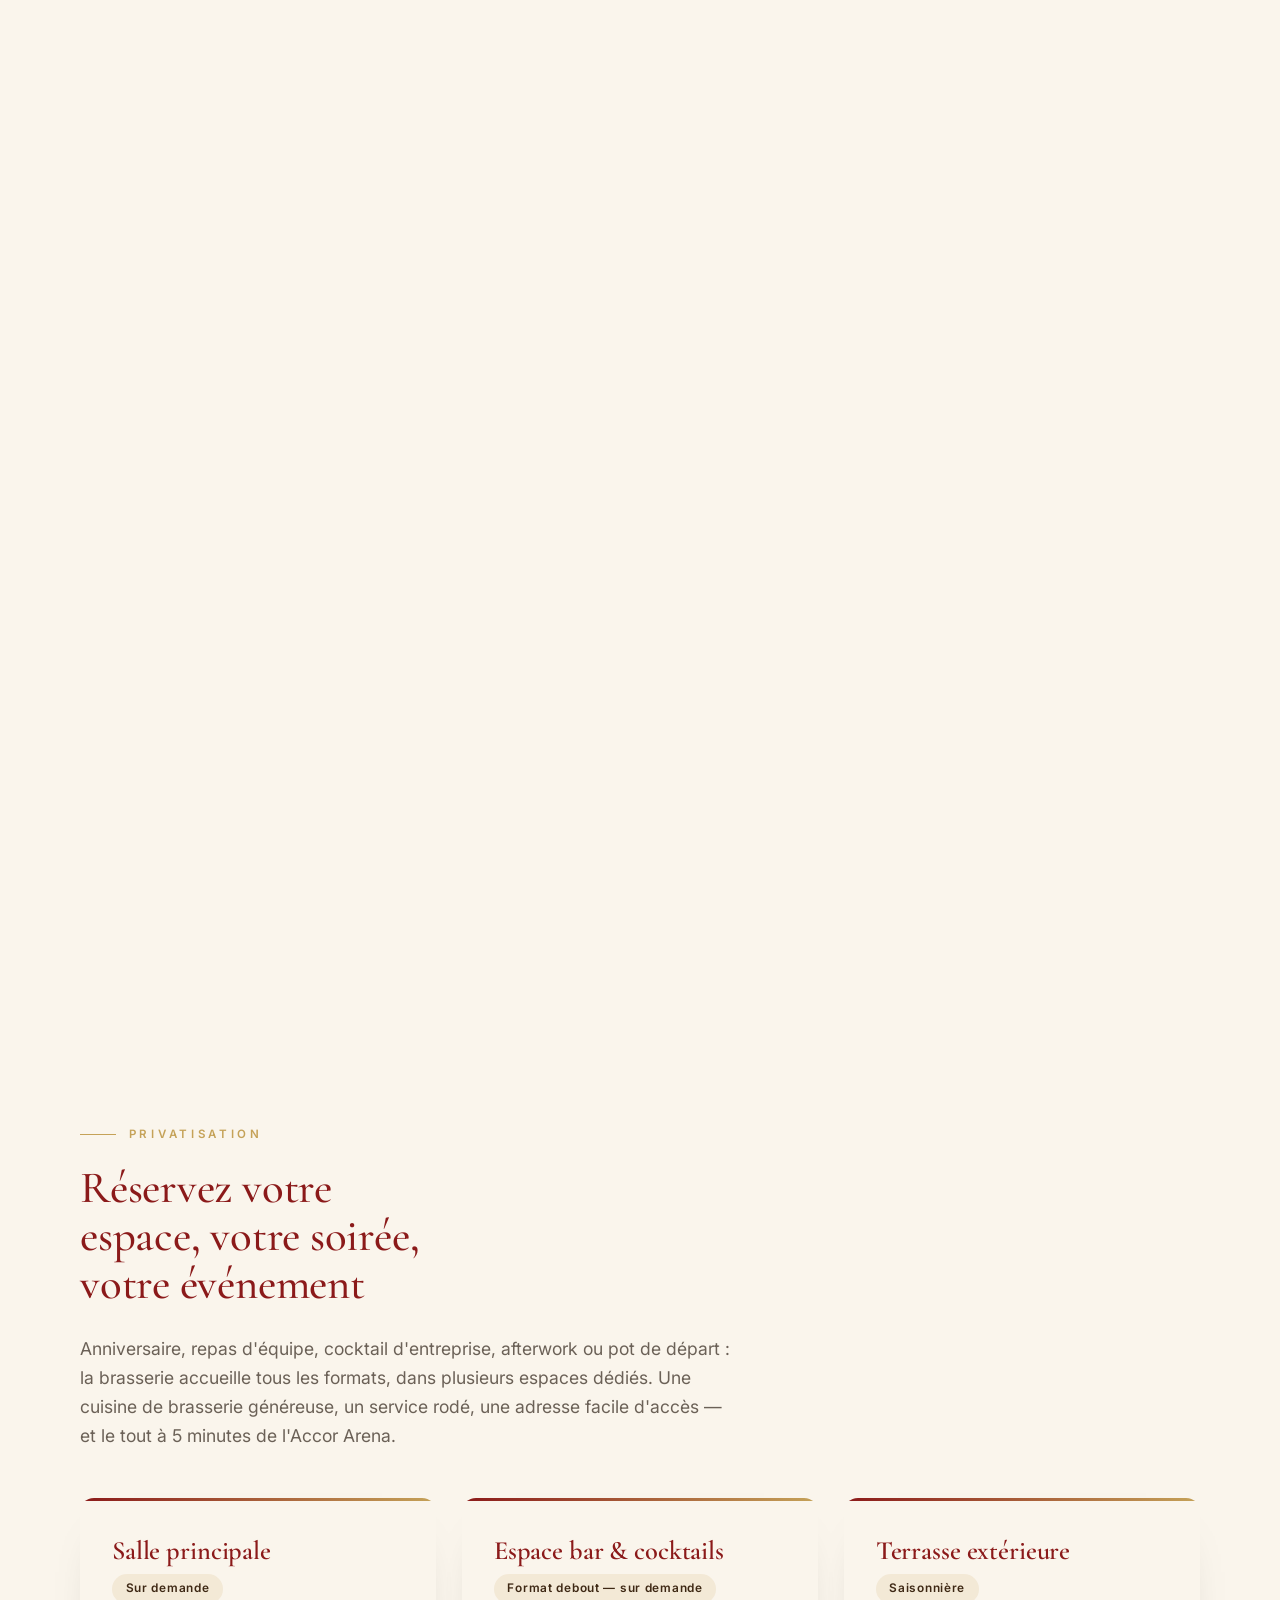
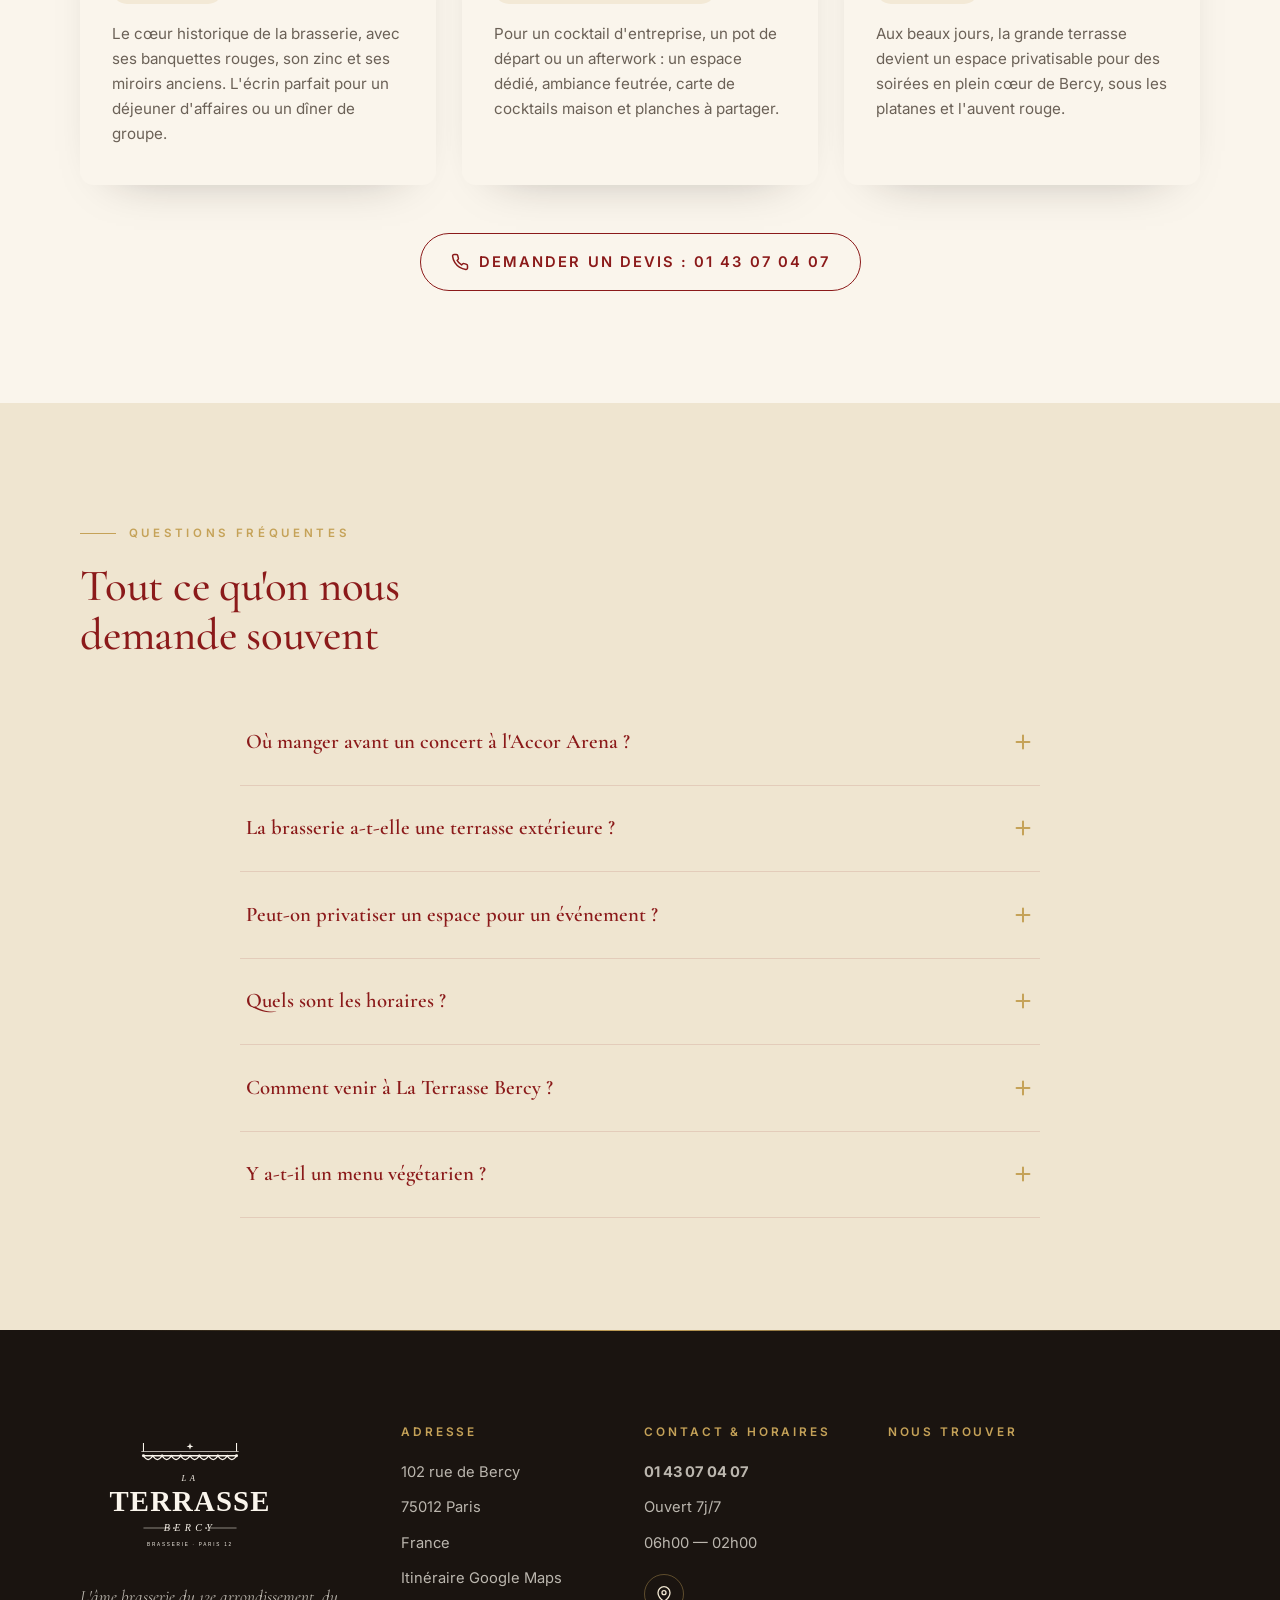
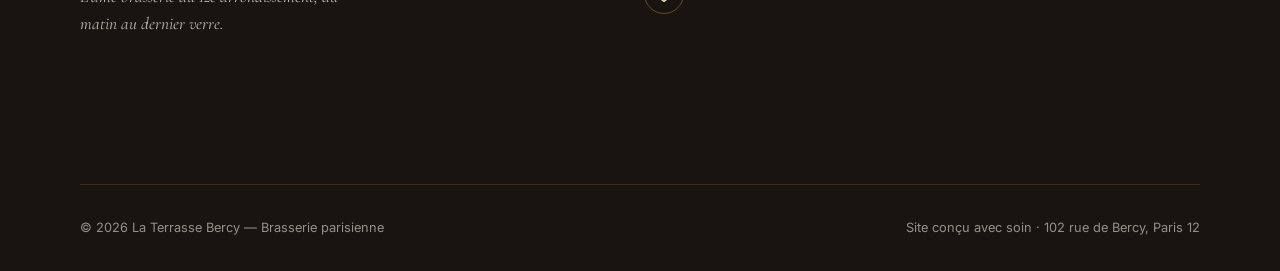
==== commit 0a8f36b6: "feat: SEO/GEO — sitemap, robots, OG image, H1 optimisé, Google Maps embed - robots.txt + sitemap.xml" ====
--- a/index.html
+++ b/index.html
@@ -38,13 +38,18 @@
   <meta property="og:description" content="Le rendez-vous brasserie du 12e arrondissement. Grande terrasse, cuisine fait maison, ouvert 7j/7 de 6h à 2h. À 5 minutes à pied de l'Accor Arena.">
   <meta property="og:url" content="https://www.terrassebercy.fr/">
   <meta property="og:site_name" content="La Terrasse Bercy">
-  <meta property="og:image" content="https://www.terrassebercy.fr/assets/logo.svg">
+  <meta property="og:image" content="https://www.terrassebercy.fr/assets/og-image.jpg">
+  <meta property="og:image:width" content="1200">
+  <meta property="og:image:height" content="630">
+  <meta property="og:image:type" content="image/jpeg">
+  <meta property="og:image:alt" content="La terrasse de La Terrasse Bercy — chaises bistrot rouges et tables rondes">
 
   <!-- Twitter -->
   <meta name="twitter:card" content="summary_large_image">
   <meta name="twitter:title" content="La Terrasse Bercy — Brasserie parisienne Paris 12">
   <meta name="twitter:description" content="Grande terrasse, cuisine fait maison, ouvert 7j/7 6h–2h. À 5 min de l'Accor Arena, de la Cinémathèque et de la Gare de Lyon.">
-  <meta name="twitter:image" content="https://www.terrassebercy.fr/assets/logo.svg">
+  <meta name="twitter:image" content="https://www.terrassebercy.fr/assets/og-image.jpg">
+  <meta name="twitter:image:alt" content="La terrasse de La Terrasse Bercy — chaises bistrot rouges et tables rondes">
 
   <!-- Police Google Fonts -->
   <link rel="preconnect" href="https://fonts.googleapis.com">
@@ -208,7 +213,7 @@
     <div class="hero-inner">
       <img src="assets/logo-white.svg" alt="Logo La Terrasse Bercy" class="hero-logo">
       <p class="hero-tagline">Brasserie parisienne · 102 rue de Bercy · Paris 12</p>
-      <h1>L'âme du quartier Bercy, du matin au dernier verre</h1>
+      <h1>La brasserie de Bercy, du matin au dernier verre</h1>
       <p class="lead">Une grande terrasse, le rouge profond du zinc, le bois patiné des banquettes : la brasserie où le 12e se retrouve avant le concert, entre deux trains, ou simplement pour le plaisir d'une vraie cuisine de quartier.</p>
       <div class="hero-cta">
         <button class="btn btn-primary" data-zenchef="https://bookings.zenchef.com/terrasse-bercy">
@@ -403,6 +408,18 @@
           <h4>Ministère des Finances</h4>
           <span class="distance">6 min à pied</span>
           <p>Le déjeuner d'affaires de Bercy.</p>
+        </div>
+      </div>
+
+      <!-- Google Maps embed -->
+      <div class="map-embed">
+        <h3 class="map-embed-title">102 rue de Bercy · Paris 12<sup>e</sup></h3>
+        <div class="map-embed-wrapper">
+          <iframe
+            src="https://maps.google.com/maps?q=102%20rue%20de%20Bercy%2075012%20Paris&t=&z=16&ie=UTF8&iwloc=&output=embed"
+            loading="lazy"
+            referrerpolicy="no-referrer-when-downgrade"
+            title="Carte — La Terrasse Bercy, 102 rue de Bercy, Paris 12"></iframe>
         </div>
       </div>
     </div>
--- a/style.css
+++ b/style.css
@@ -1462,3 +1462,40 @@
     grid-template-columns: 1fr 1fr;
   }
 }
+
+/* --- Google Maps embed --- */
+.map-embed {
+  margin-top: 3rem;
+  padding-top: 3rem;
+  border-top: 1px solid rgba(255,255,255,0.08);
+}
+.map-embed-title {
+  font-family: var(--serif);
+  color: #fff;
+  font-size: 1.4rem;
+  text-align: center;
+  margin-bottom: 1.2rem;
+  opacity: 0.9;
+}
+.map-embed-wrapper {
+  position: relative;
+  width: 100%;
+  padding-bottom: 45%;
+  border-radius: 14px;
+  overflow: hidden;
+  border: 1px solid rgba(255,255,255,0.12);
+  box-shadow: 0 16px 48px rgba(0,0,0,0.35);
+}
+.map-embed-wrapper iframe {
+  position: absolute;
+  inset: 0;
+  width: 100%;
+  height: 100%;
+  border: 0;
+  filter: grayscale(0.1) contrast(1.02);
+}
+@media (max-width: 768px) {
+  .map-embed-wrapper {
+    padding-bottom: 75%;
+  }
+}
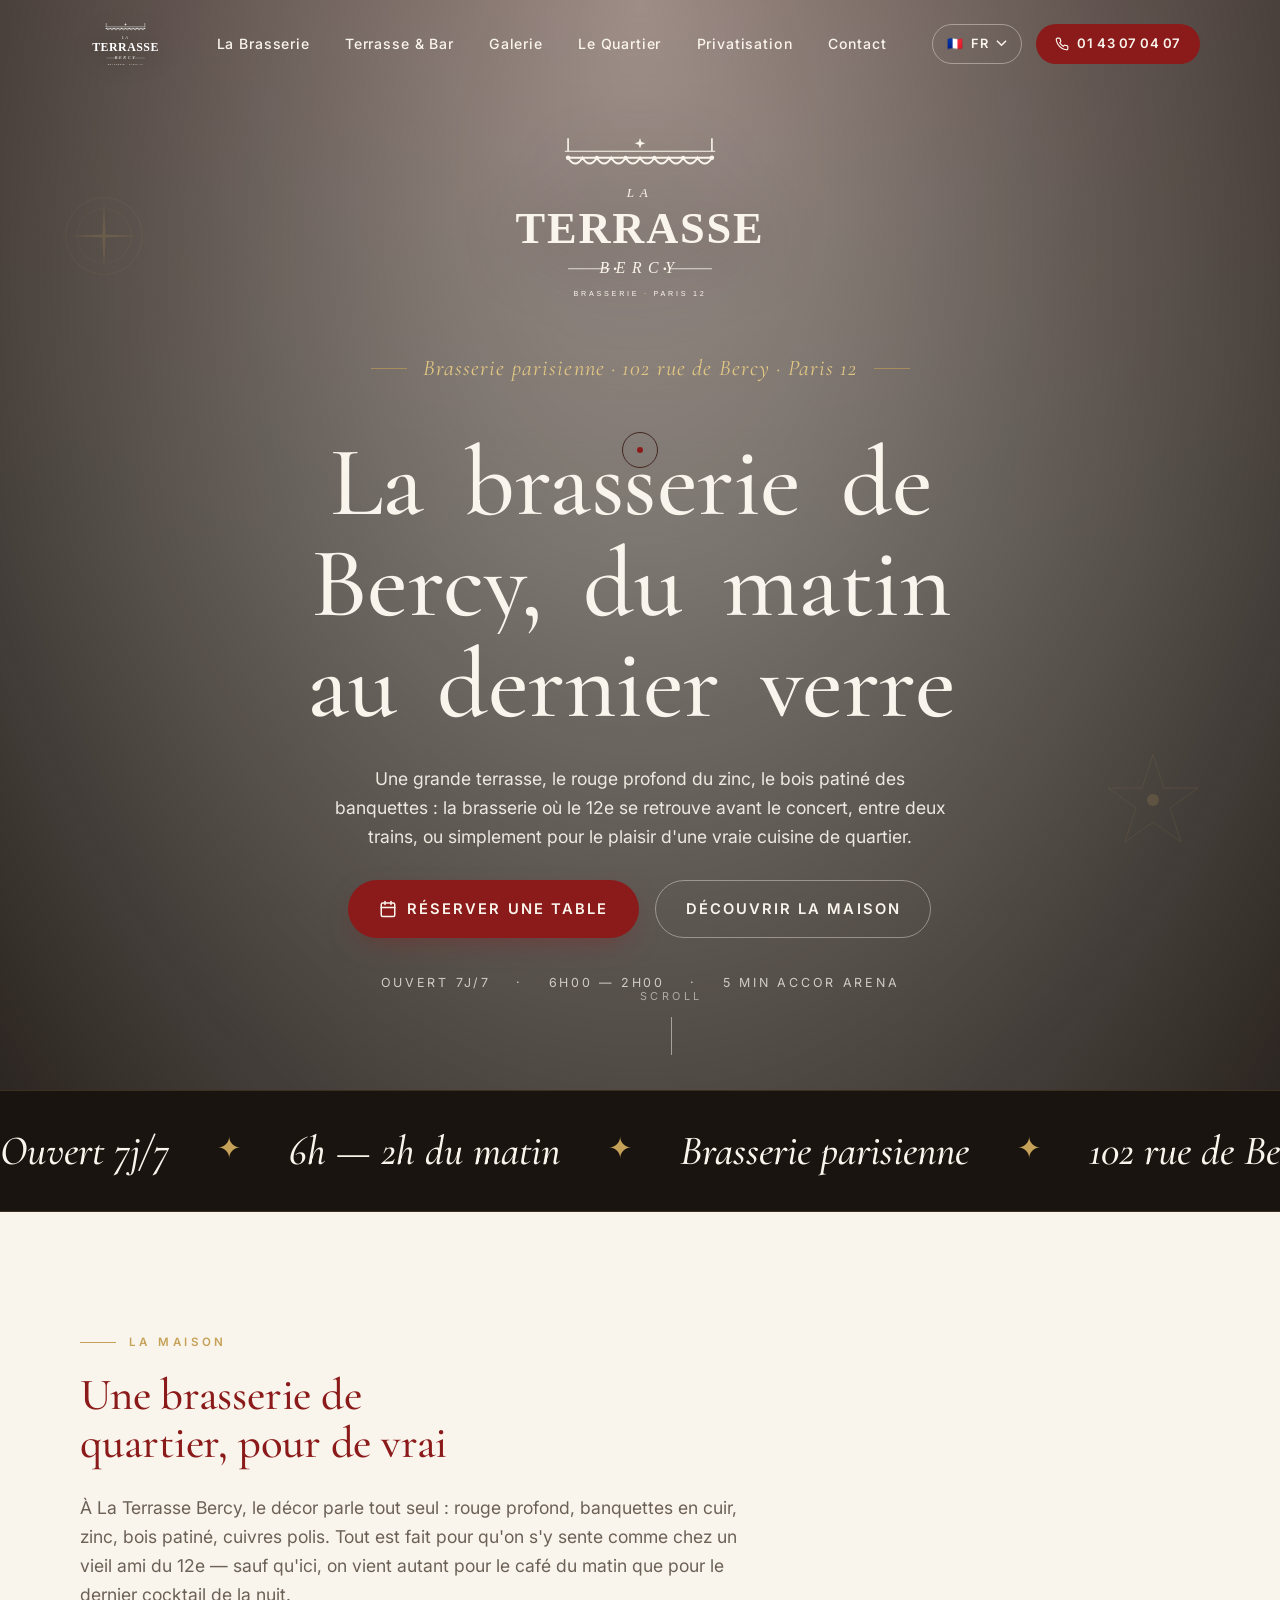
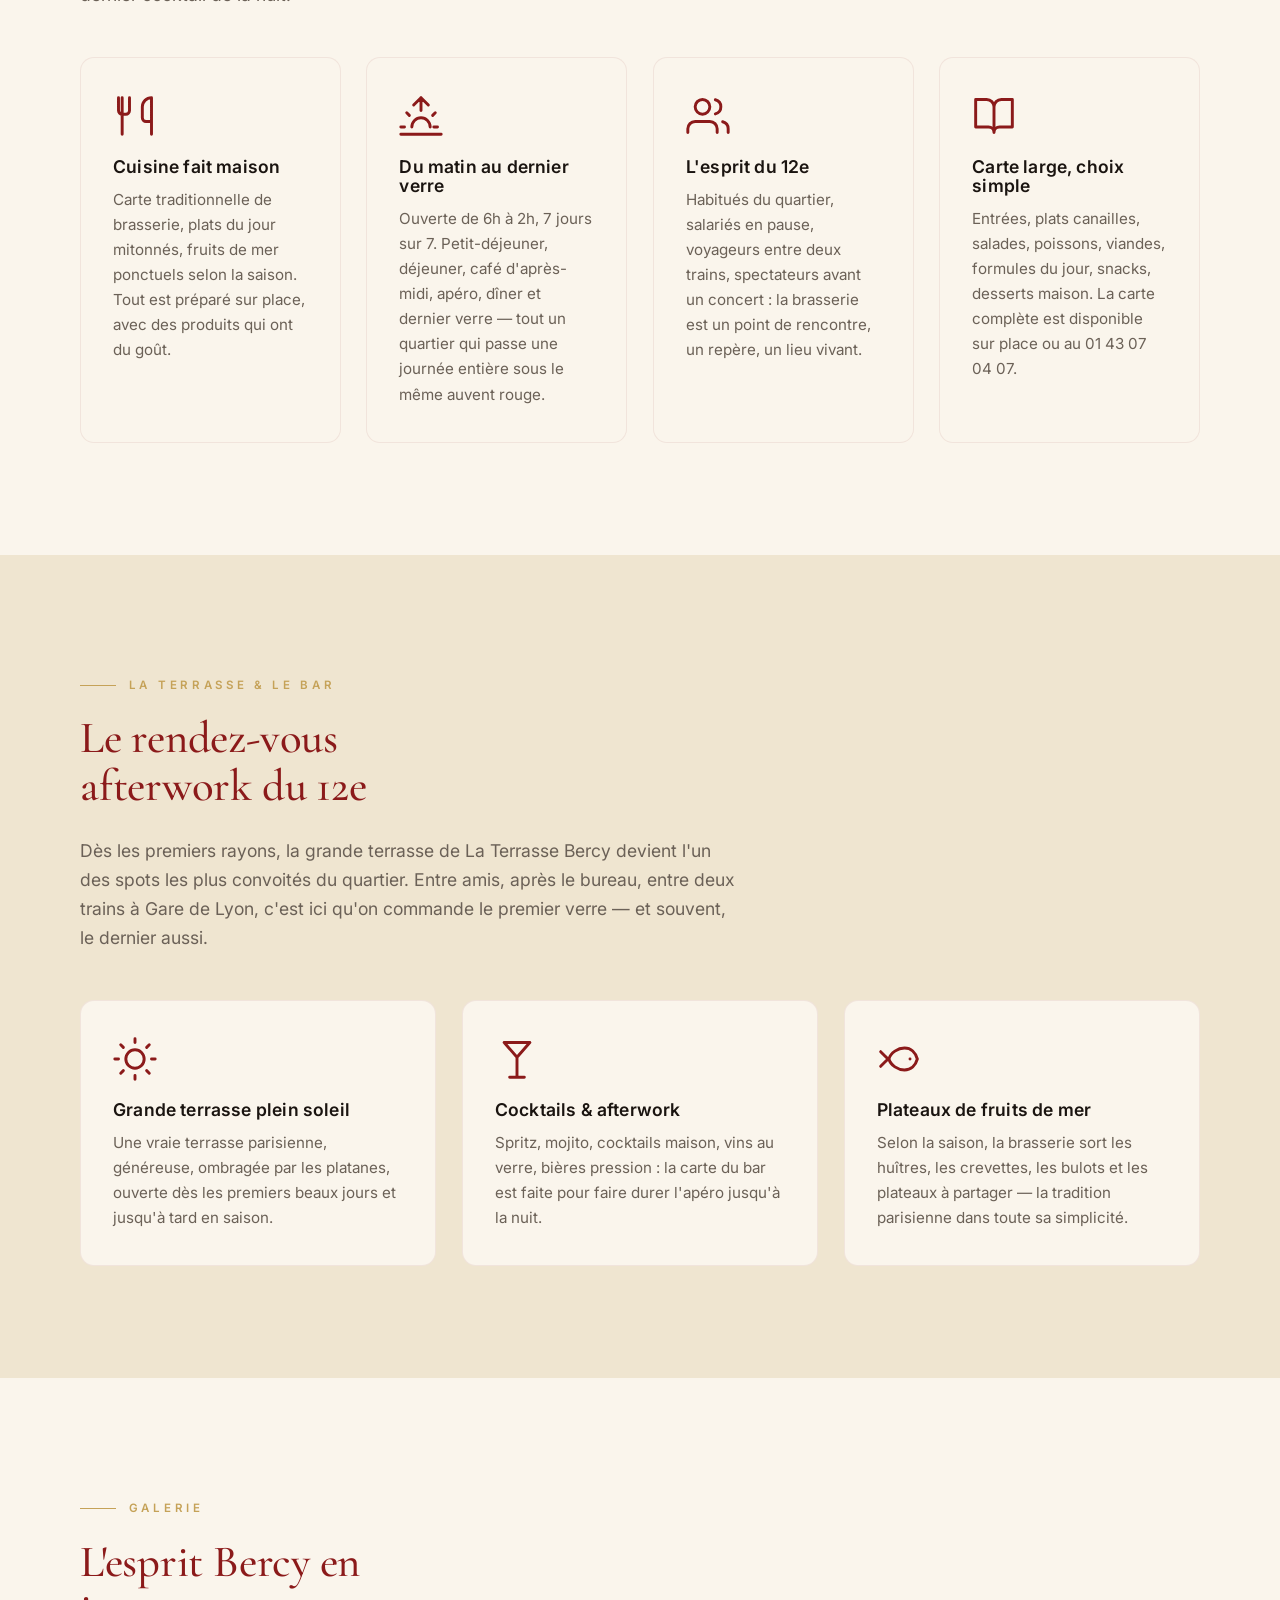
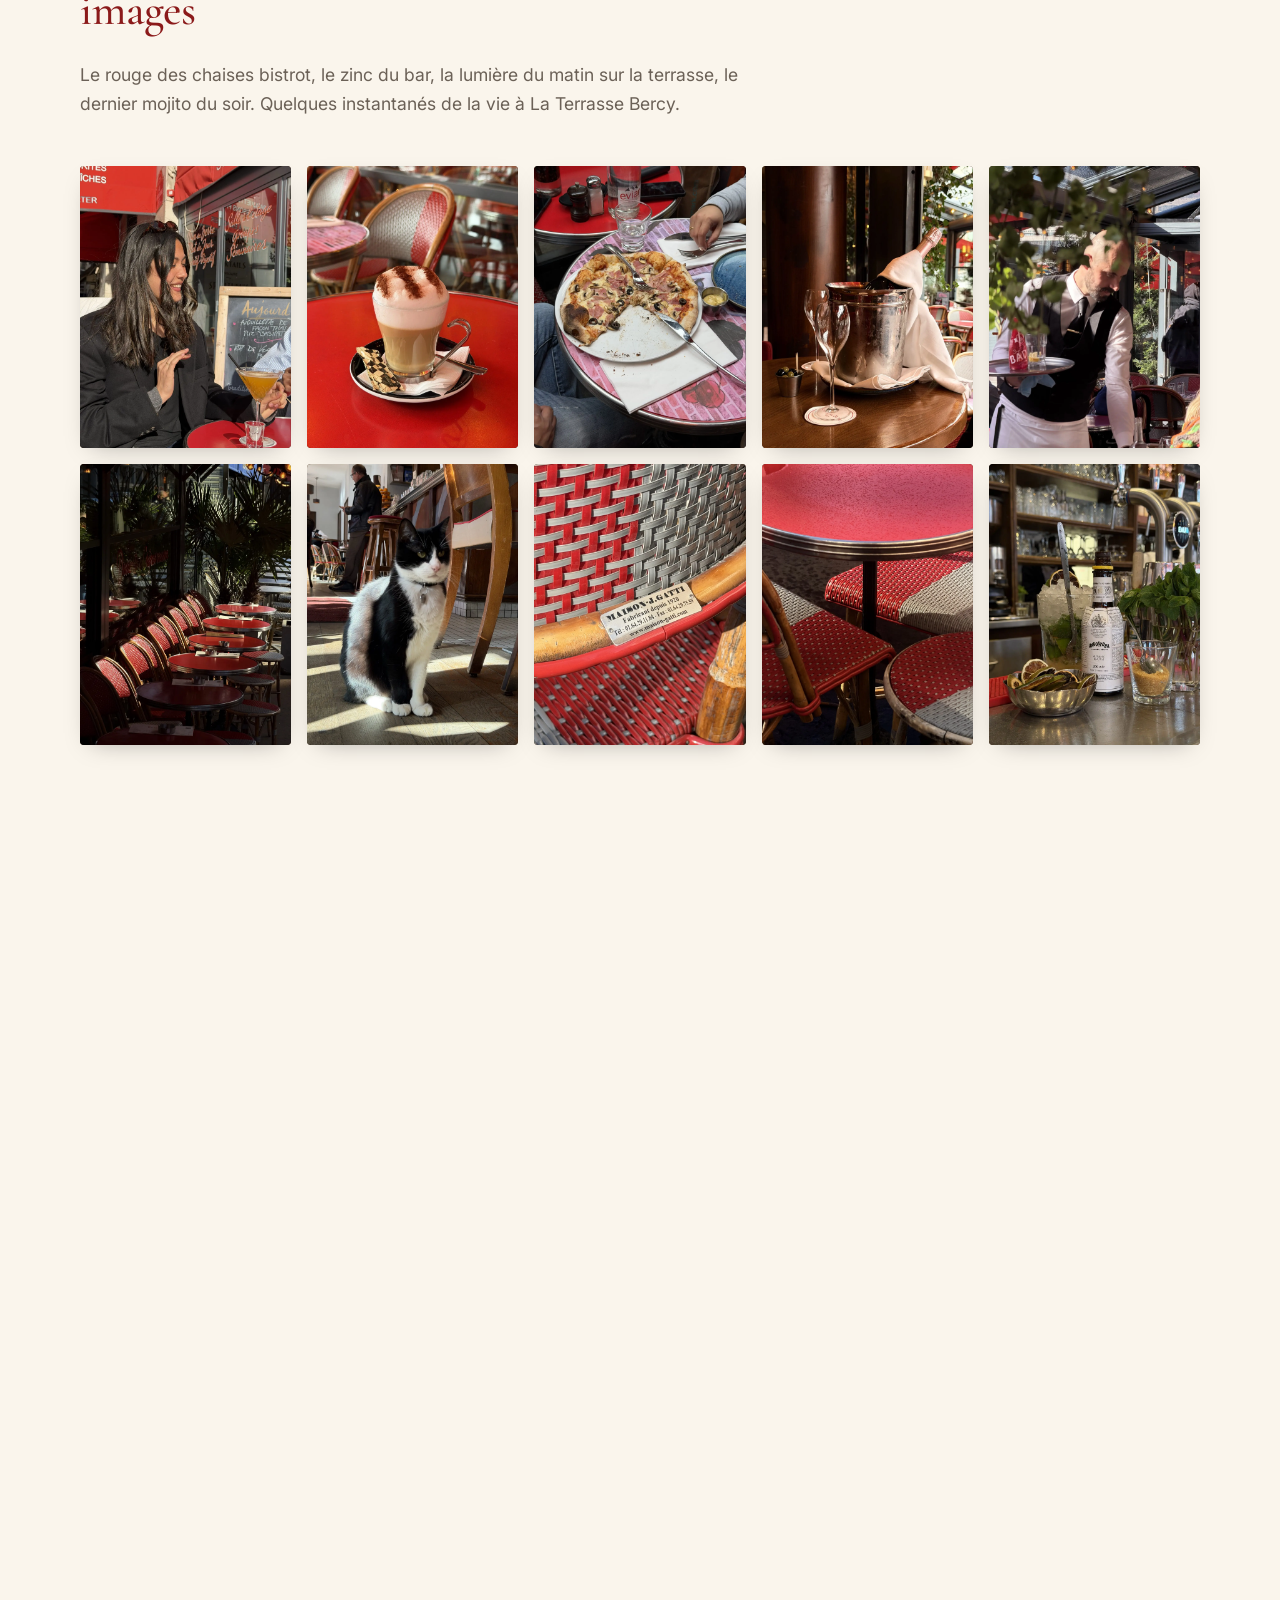
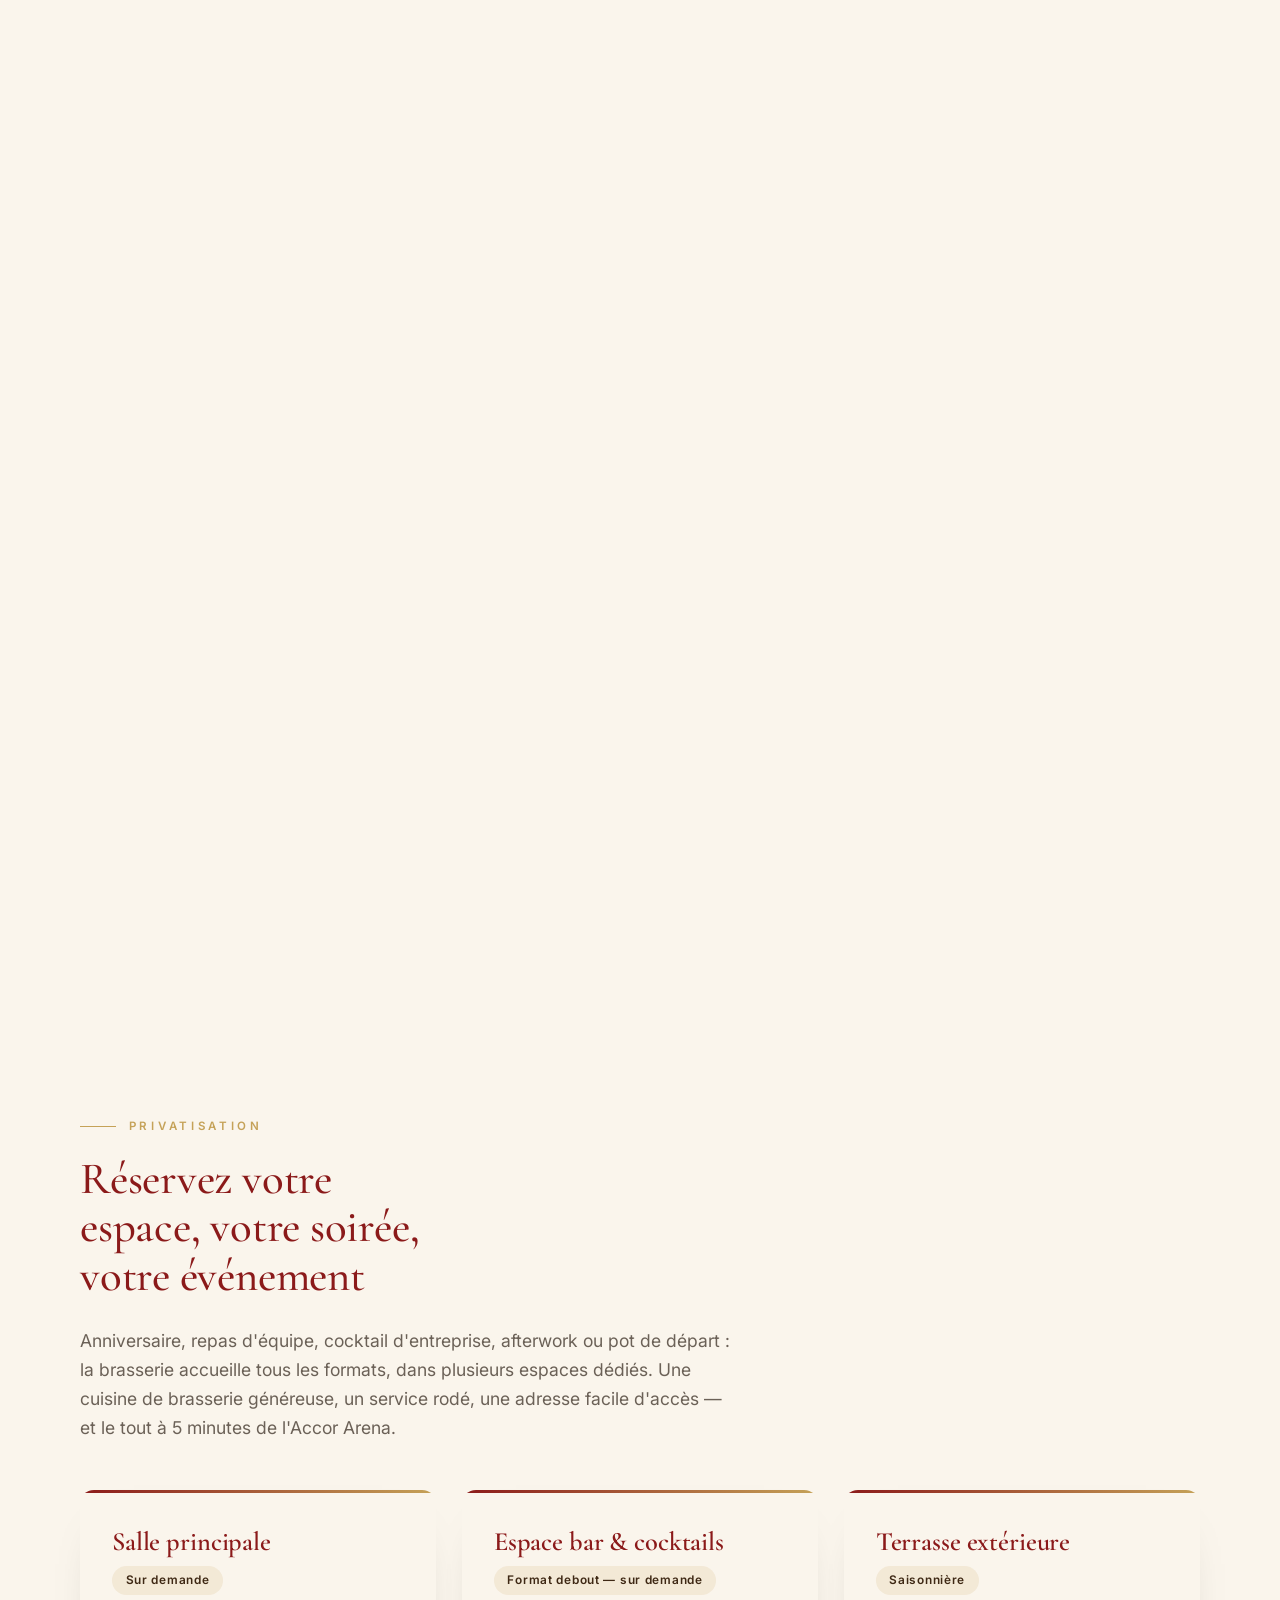
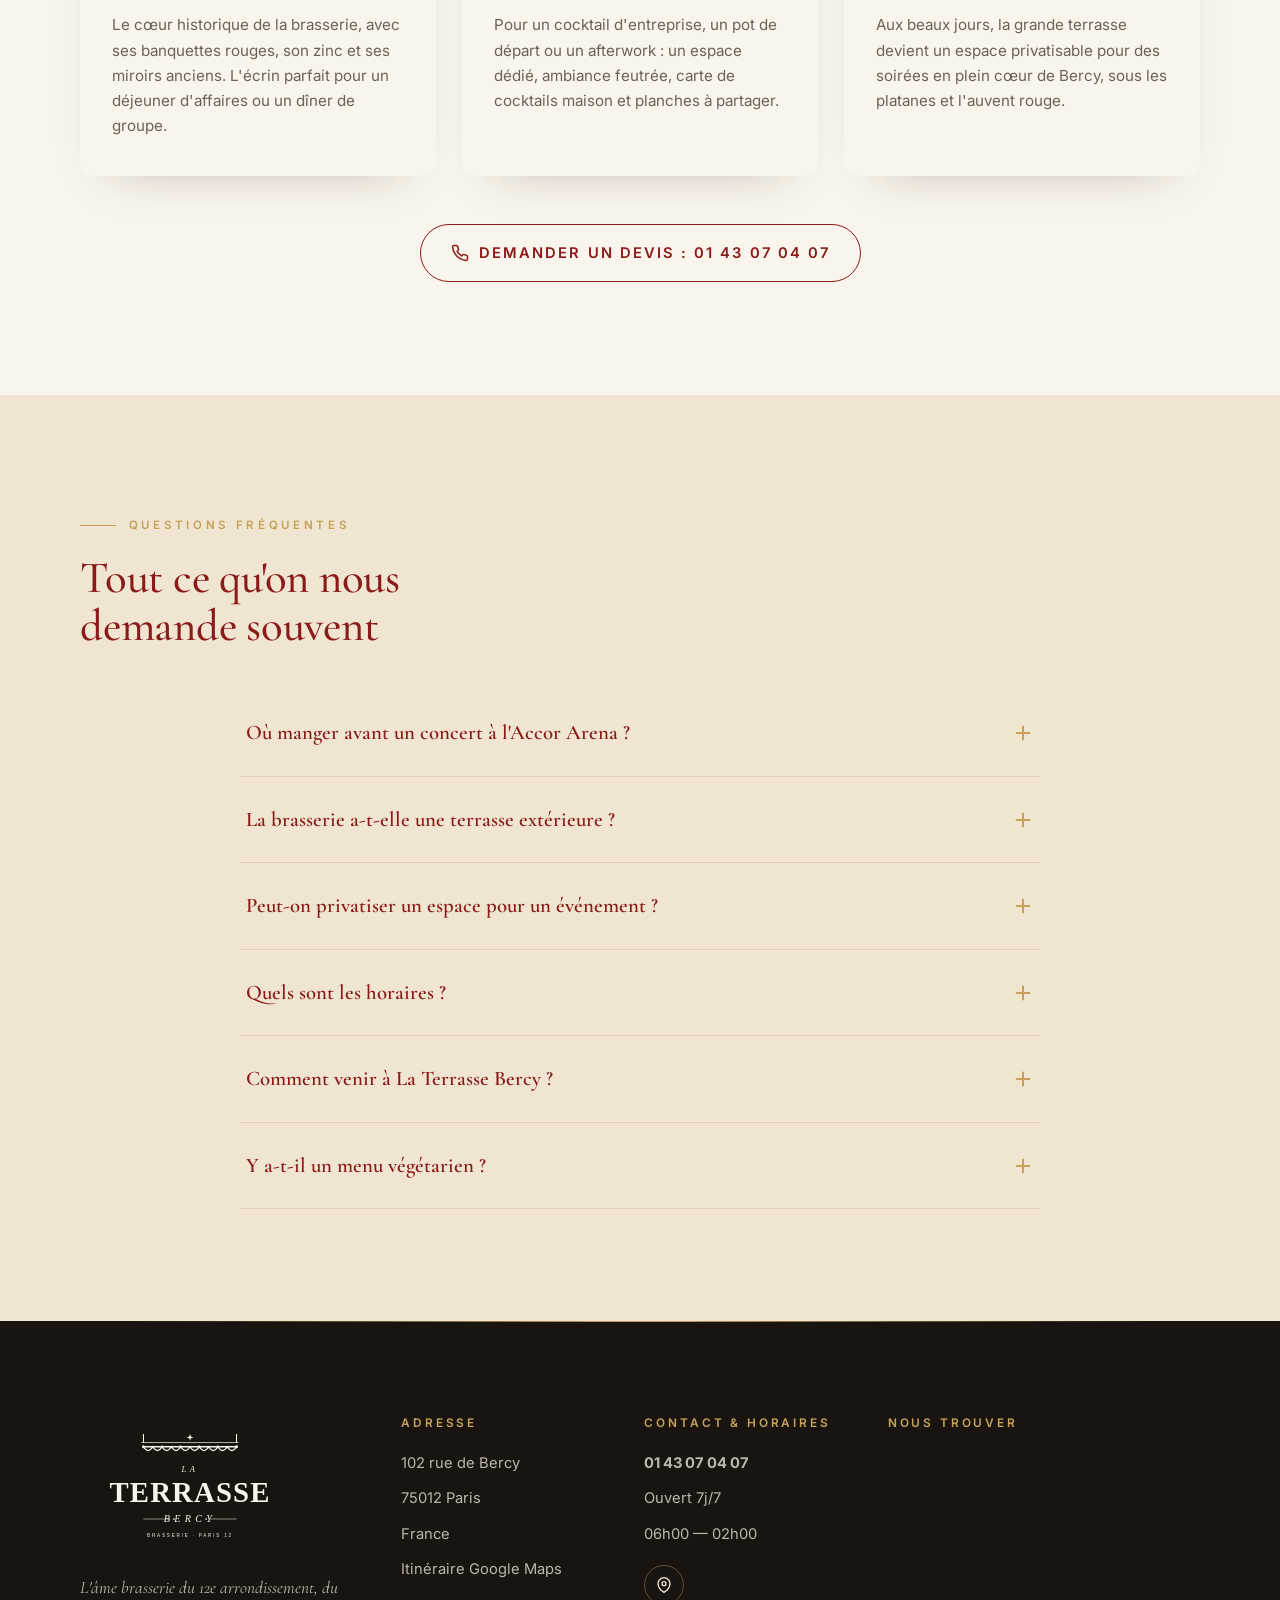
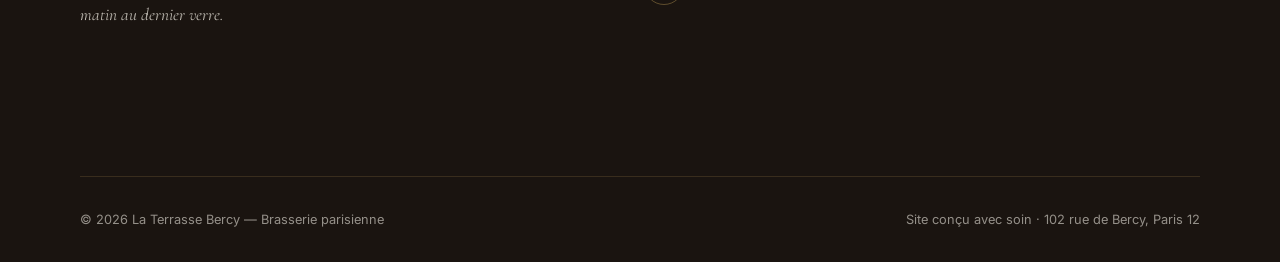
==== commit bc3b573f: "feat: SEO — landing page /accor-arena/, 404 custom, FAQ enrichie, Service schema - Nouvelle landing " ====
--- a/index.html
+++ b/index.html
@@ -111,15 +111,15 @@
         "name": "Où manger avant un concert à l'Accor Arena ?",
         "acceptedAnswer": {
           "@type": "Answer",
-          "text": "La Terrasse Bercy se trouvent à 5 minutes à pied de l'Accor Arena, au 102 rue de Bercy. La brasserie est ouverte de 6h à 2h, 7 jours sur 7, ce qui en fait l'adresse idéale avant ou après un concert ou un spectacle."
+          "text": "La Terrasse Bercy se trouve à 5 minutes à pied de l'Accor Arena, au 102 rue de Bercy. La brasserie est ouverte de 6h à 2h, 7 jours sur 7, ce qui en fait l'adresse idéale avant ou après un concert ou un spectacle."
         }
       },
       {
         "@type": "Question",
-        "name": "La Terrasse Bercy ont-elles une terrasse extérieure ?",
-        "acceptedAnswer": {
-          "@type": "Answer",
-          "text": "Oui, La Terrasse Bercy disposent d'une grande terrasse parisienne, ouverte dès les beaux jours, idéale pour un déjeuner au soleil, un afterwork entre amis ou un dîner en plein air dans le 12e arrondissement."
+        "name": "La Terrasse Bercy a-t-elle une terrasse extérieure ?",
+        "acceptedAnswer": {
+          "@type": "Answer",
+          "text": "Oui, La Terrasse Bercy dispose d'une grande terrasse parisienne, ouverte dès les beaux jours, idéale pour un déjeuner au soleil, un afterwork entre amis ou un dîner en plein air dans le 12e arrondissement."
         }
       },
       {
@@ -144,9 +144,61 @@
         "acceptedAnswer": {
           "@type": "Answer",
           "text": "L'adresse se situe au 102 rue de Bercy, Paris 12e. Les stations Bercy (lignes 6 et 14) et Gare de Lyon (lignes 1, 14, RER A et D) sont à quelques minutes à pied. La gare de Lyon et la gare de Bercy sont également très proches."
+        }
+      },
+      {
+        "@type": "Question",
+        "name": "À quelle heure réserver pour un concert à 20h à l'Accor Arena ?",
+        "acceptedAnswer": {
+          "@type": "Answer",
+          "text": "Pour un concert qui commence à 20h à l'Accor Arena, réservez une table à 18h ou 18h30. Vous avez 1h à 1h30 pour dîner tranquille, prendre le dessert, puis marcher 5 minutes jusqu'à l'Arena. Arrivée à 19h30/19h45 à l'entrée, largement dans les temps."
+        }
+      },
+      {
+        "@type": "Question",
+        "name": "Où boire un dernier verre après un match ou un spectacle à l'Accor Arena ?",
+        "acceptedAnswer": {
+          "@type": "Answer",
+          "text": "La Terrasse Bercy reste ouverte jusqu'à 2h du matin, 7j/7. Les soirs de spectacle à l'Arena, c'est l'adresse naturelle pour un dernier cocktail ou un plat chaud après la sortie, à 5 minutes à pied de la salle."
+        }
+      },
+      {
+        "@type": "Question",
+        "name": "Peut-on réserver pour un groupe venant à l'Accor Arena ?",
+        "acceptedAnswer": {
+          "@type": "Answer",
+          "text": "Oui, plusieurs espaces sont privatisables pour des groupes venant à un concert ou un match à l'Accor Arena : salle principale, espace bar & cocktails, terrasse en saison. Formats adaptés aux horaires serrés. Contactez-nous au 01 43 07 04 07 pour un devis groupe."
         }
       }
     ]
+  }
+  </script>
+
+  <!-- Schema.org : Service (privatisation) -->
+  <script type="application/ld+json">
+  {
+    "@context": "https://schema.org",
+    "@type": "Service",
+    "serviceType": "Privatisation d'espace événementiel",
+    "provider": {
+      "@type": "Restaurant",
+      "name": "La Terrasse Bercy",
+      "telephone": "+33143070407",
+      "address": {
+        "@type": "PostalAddress",
+        "streetAddress": "102 rue de Bercy",
+        "addressLocality": "Paris",
+        "postalCode": "75012",
+        "addressCountry": "FR"
+      }
+    },
+    "areaServed": "Paris 12, Bercy, Accor Arena, Gare de Lyon",
+    "description": "Privatisation d'espace pour anniversaire, repas d'équipe, cocktail d'entreprise, afterwork, soirée groupe concert Accor Arena. Salle principale, bar, terrasse en saison.",
+    "offers": {
+      "@type": "Offer",
+      "availability": "https://schema.org/InStock",
+      "url": "https://www.terrassebercy.fr/#privatisation"
+    }
   }
   </script>
 </head>
@@ -344,7 +396,7 @@
           Accor Arena · à deux pas
         </div>
         <h2 class="section-title">L'Accor Arena est à deux pas. Littéralement.</h2>
-        <p class="section-intro">La Terrasse Bercy est la brasserie la plus proche de l'Accor Arena — à peine 5 minutes à pied. Avant le concert, après le match, c'est ici que ça commence et que ça finit. Ouverts jusqu'à 2h du matin, 7j/7.</p>
+        <p class="section-intro">La Terrasse Bercy est la brasserie la plus proche de l'Accor Arena — à peine 5 minutes à pied. Avant le concert, après le match, c'est ici que ça commence et que ça finit. Ouverte jusqu'à 2h du matin, 7j/7.</p>
         <div class="arena-distance">
           <svg viewBox="0 0 24 24" stroke-width="2" stroke-linecap="round" stroke-linejoin="round"><path d="M21 10c0 7-9 13-9 13s-9-6-9-13a9 9 0 0118 0z"/><circle cx="12" cy="10" r="3"/></svg>
           À 5 minutes à pied de l'Accor Arena
@@ -376,9 +428,12 @@
         </div>
       </div>
 
-      <div class="text-center" style="margin-top:2rem">
+      <div class="text-center" style="margin-top:2rem; display:flex; gap:1rem; justify-content:center; flex-wrap:wrap">
+        <a href="/accor-arena/" class="btn btn-primary arena-cta" style="background:var(--or); color:var(--noir); border-color:var(--or);">
+          Guide complet Accor Arena →
+        </a>
         <a href="https://www.accorarena.com/fr/programmation" target="_blank" rel="noopener" class="btn btn-outline arena-cta">
-          Voir le programme Accor Arena →
+          Voir le programme →
         </a>
       </div>
 
@@ -468,11 +523,11 @@
       <div class="faq">
         <details>
           <summary>Où manger avant un concert à l'Accor Arena ?</summary>
-          <p>La Terrasse Bercy se trouvent à 5 minutes à pied de l'Accor Arena, au 102 rue de Bercy. La brasserie est ouverte de 6h à 2h, 7 jours sur 7 : c'est l'adresse idéale pour dîner avant un concert et y revenir pour le dernier verre après le show.</p>
+          <p>La Terrasse Bercy se trouve à 5 minutes à pied de l'Accor Arena, au 102 rue de Bercy. La brasserie est ouverte de 6h à 2h, 7 jours sur 7 : c'est l'adresse idéale pour dîner avant un concert et y revenir pour le dernier verre après le show.</p>
         </details>
         <details>
           <summary>La brasserie a-t-elle une terrasse extérieure ?</summary>
-          <p>Oui, La Terrasse Bercy disposent d'une grande terrasse parisienne, ouverte dès les premiers beaux jours, idéale pour un déjeuner au soleil, un afterwork entre amis ou un dîner en plein air dans le 12e arrondissement.</p>
+          <p>Oui, La Terrasse Bercy dispose d'une grande terrasse parisienne, ouverte dès les premiers beaux jours, idéale pour un déjeuner au soleil, un afterwork entre amis ou un dîner en plein air dans le 12e arrondissement.</p>
         </details>
         <details>
           <summary>Peut-on privatiser un espace pour un événement ?</summary>
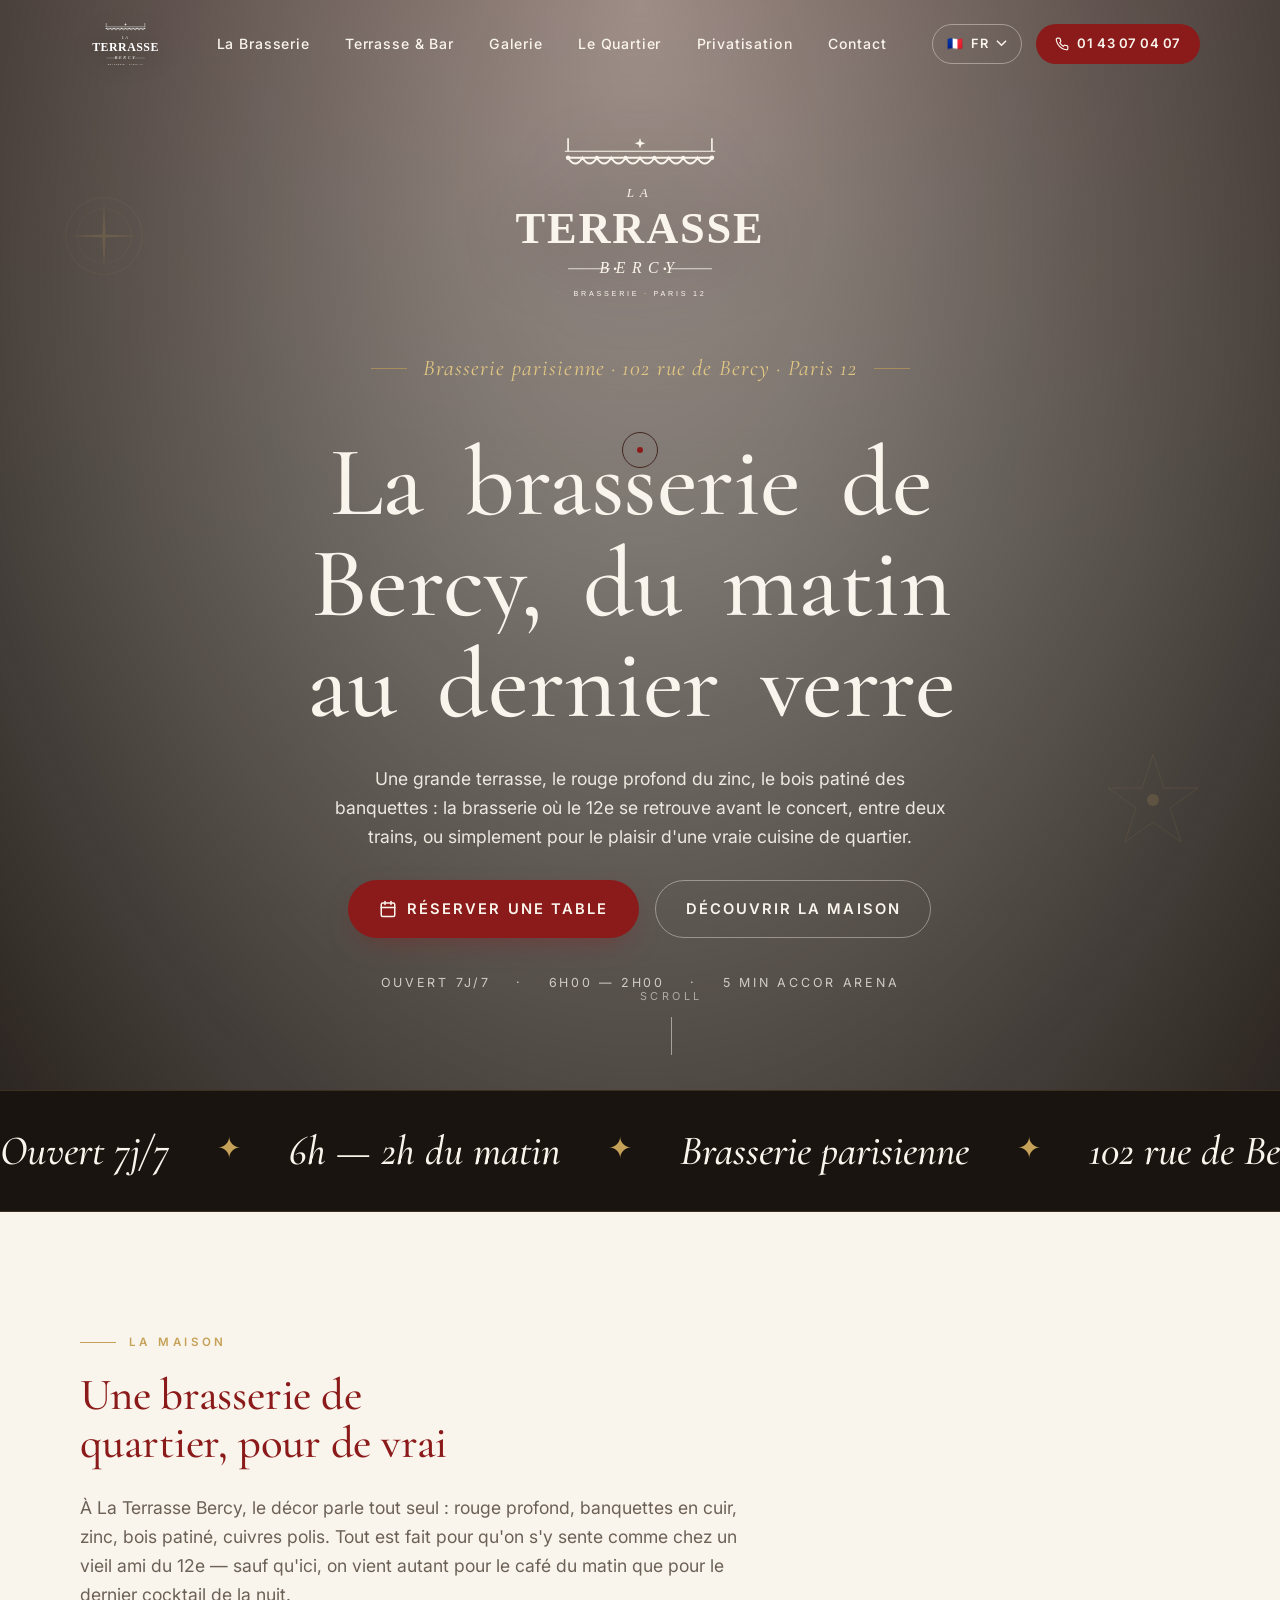
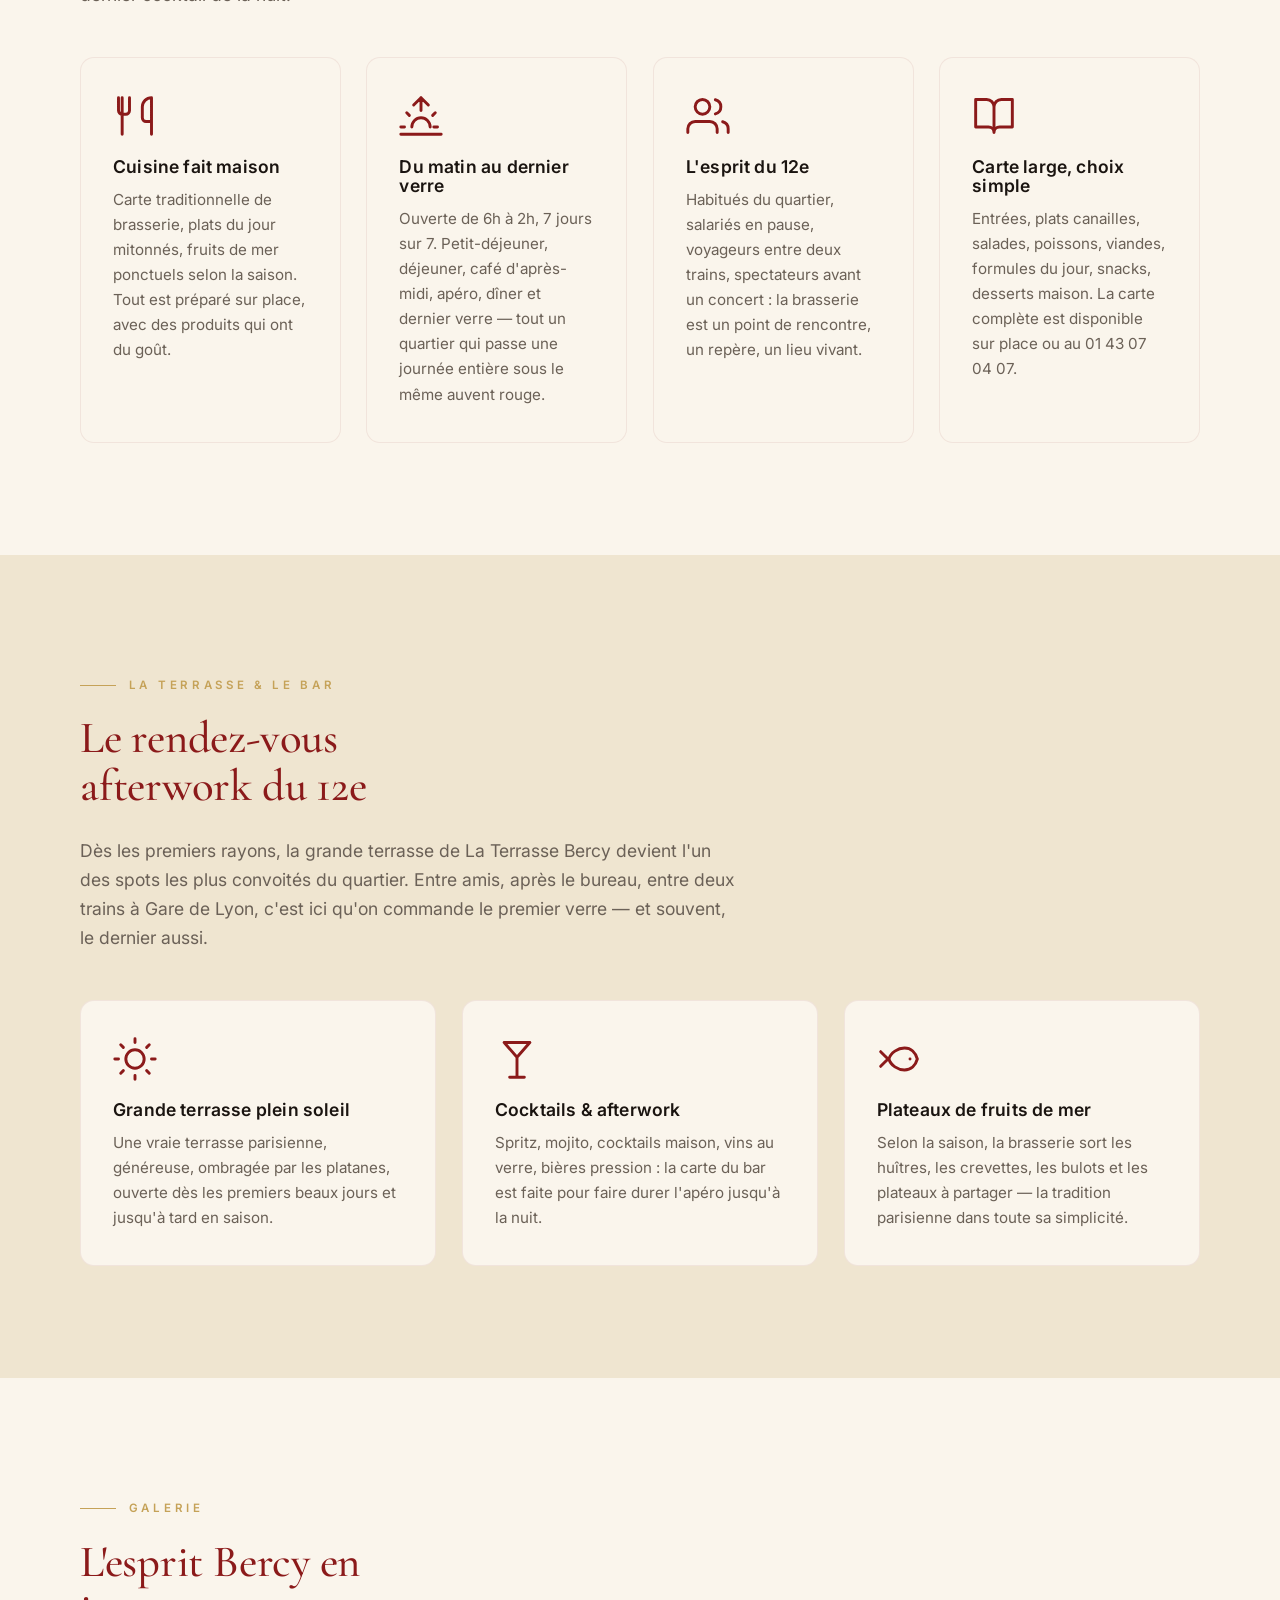
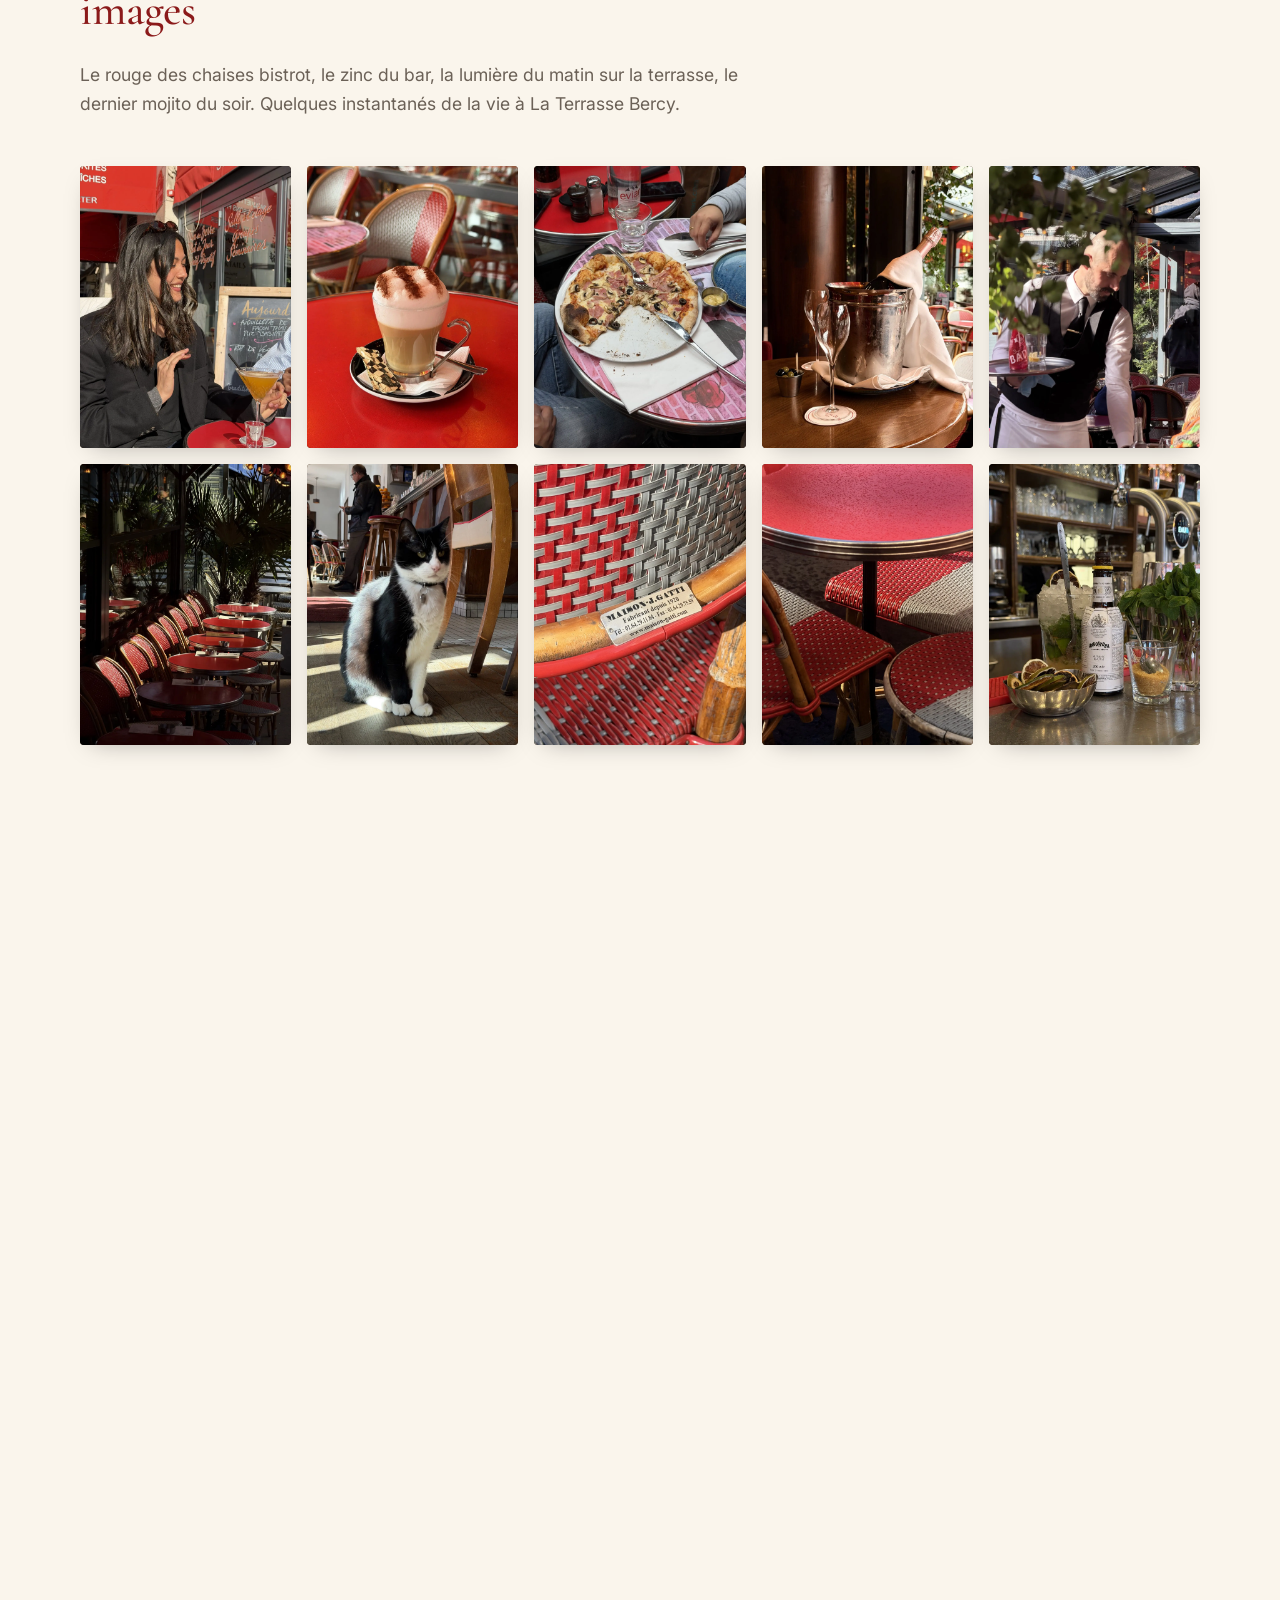
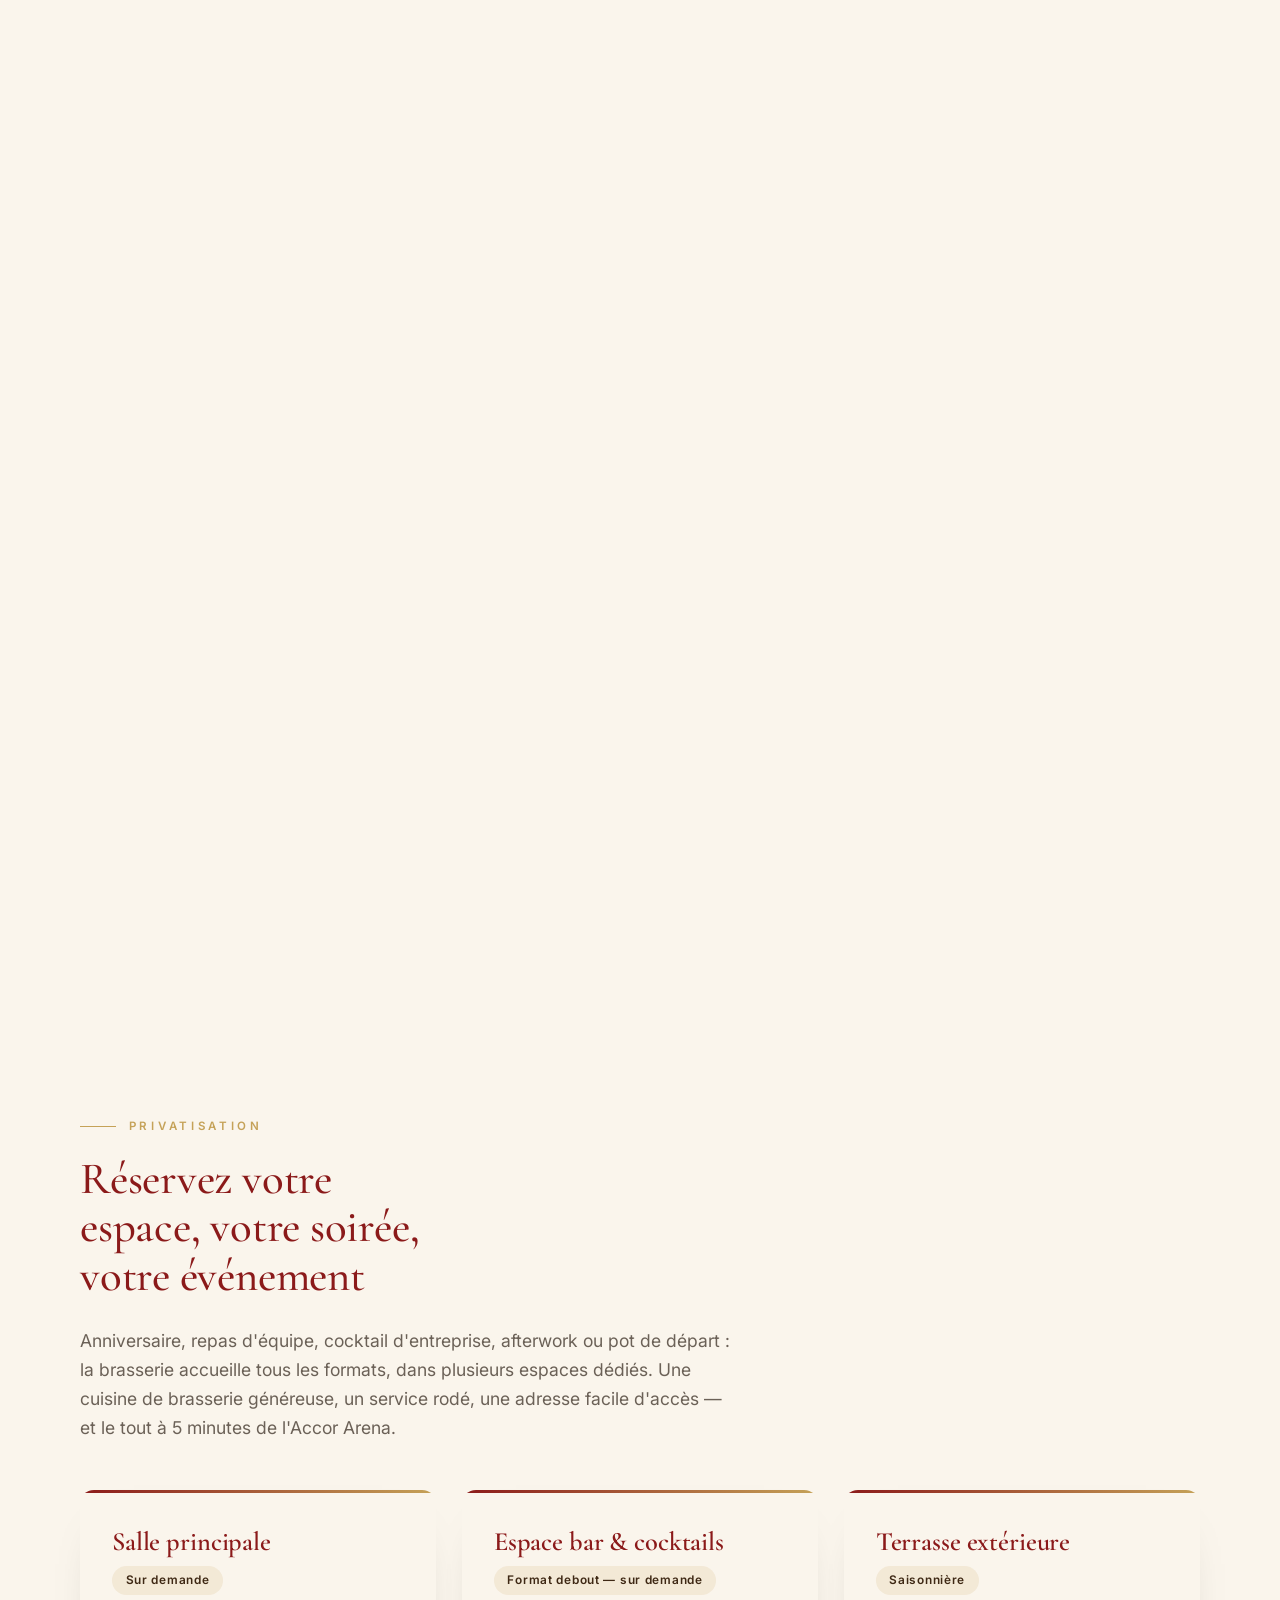
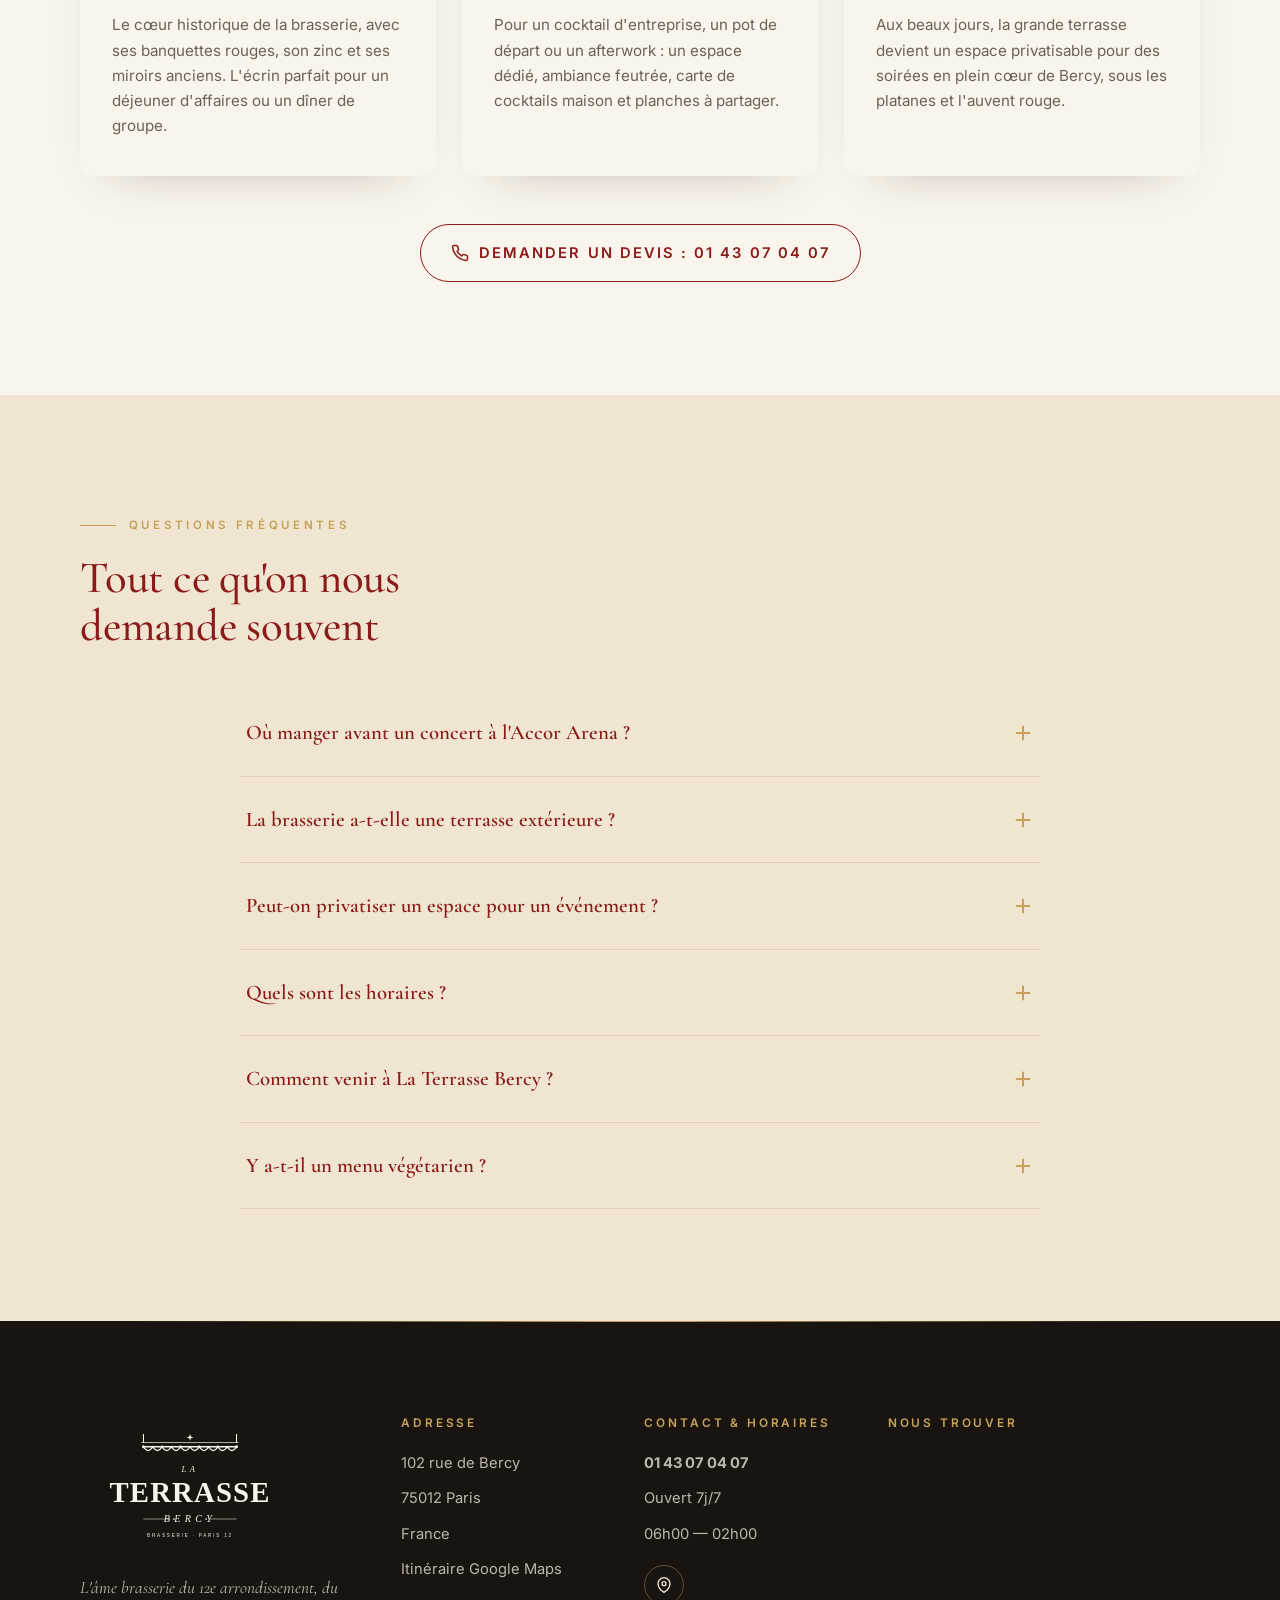
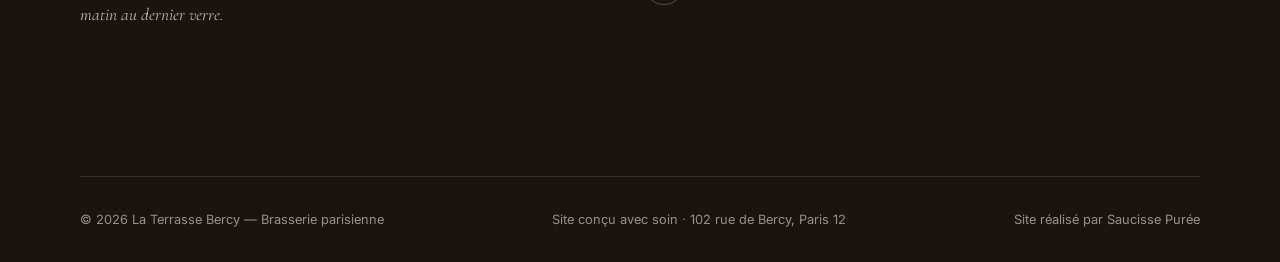
==== commit 216ff593: "feat(footer): crédit visible dofollow vers saucissepuree.fr Co-Authored-By: Claude Opus 4.8 <noreply" ====
--- a/index.html
+++ b/index.html
@@ -595,7 +595,8 @@
       <div class="footer-bottom">
         <span>&copy; <span class="year"></span> La Terrasse Bercy — Brasserie parisienne</span>
         <span>Site conçu avec soin · 102 rue de Bercy, Paris 12</span>
-      </div>
+        <span>Site réalisé par <a href="https://saucissepuree.fr" target="_blank" rel="noopener">Saucisse Purée</a></span>
+    </div>
     </div>
   </footer>
 
@@ -608,6 +609,20 @@
     <svg viewBox="0 0 24 24" fill="none" stroke="currentColor" stroke-width="2" stroke-linecap="round" stroke-linejoin="round"><path d="M22 16.92v3a2 2 0 01-2.18 2 19.79 19.79 0 01-8.63-3.07 19.5 19.5 0 01-6-6 19.79 19.79 0 01-3.07-8.67A2 2 0 014.11 2h3a2 2 0 012 1.72 12.84 12.84 0 00.7 2.81 2 2 0 01-.45 2.11L8.09 9.91a16 16 0 006 6l1.27-1.27a2 2 0 012.11-.45 12.84 12.84 0 002.81.7A2 2 0 0122 16.92z"/></svg>
   </a>
 
+  <!-- Zenchef Widget SDK -->
+  <script>
+  ;(function (d, s, id) {
+    const el = d.getElementsByTagName(s)[0];
+    if (d.getElementById(id) || el.parentNode == null) { return; }
+    var js = d.createElement(s);
+    js.id = id;
+    js.async = true;
+    js.src = 'https://sdk.zenchef.com/v1/sdk.min.js';
+    el.parentNode.insertBefore(js, el);
+  })(document, 'script', 'zenchef-sdk');
+  </script>
+  <div class="zc-widget-config" data-restaurant="353083" data-open="2000"></div>
+
   <script src="main.js" defer></script>
 </body>
 </html>
